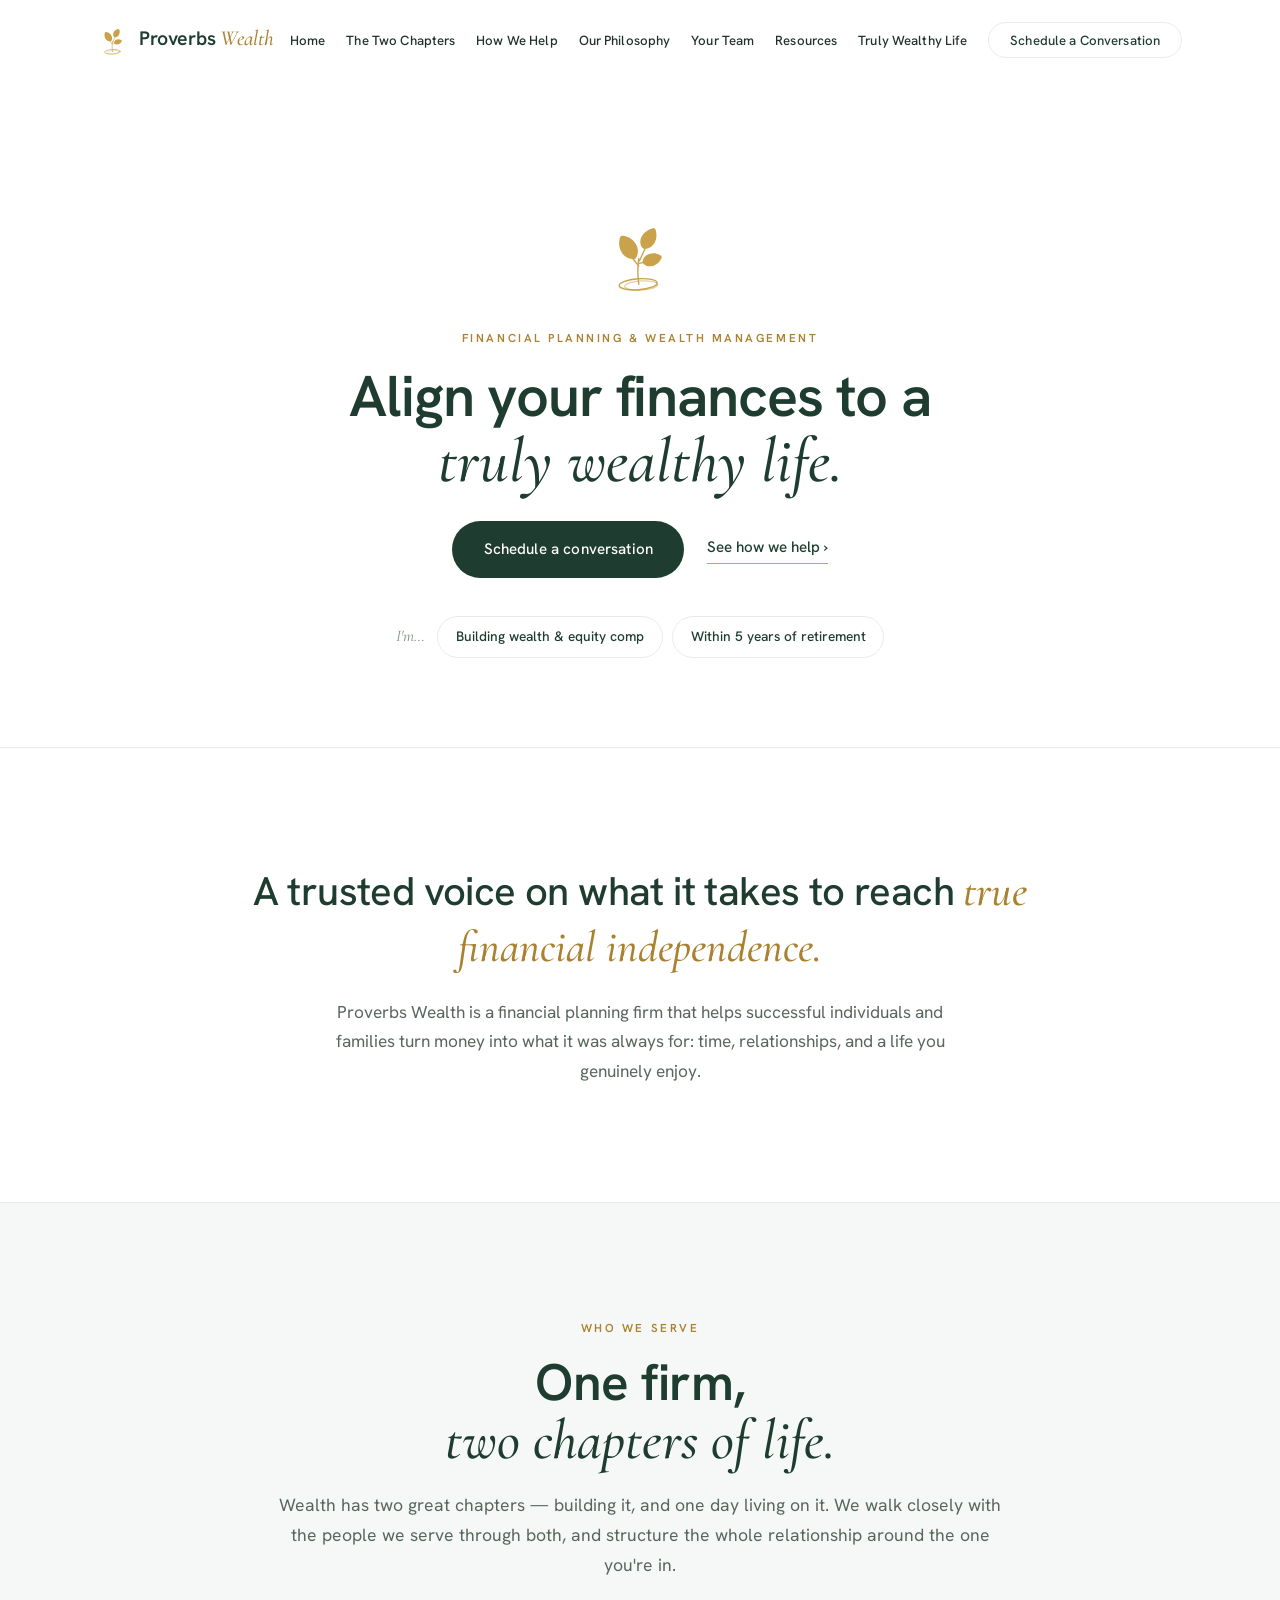
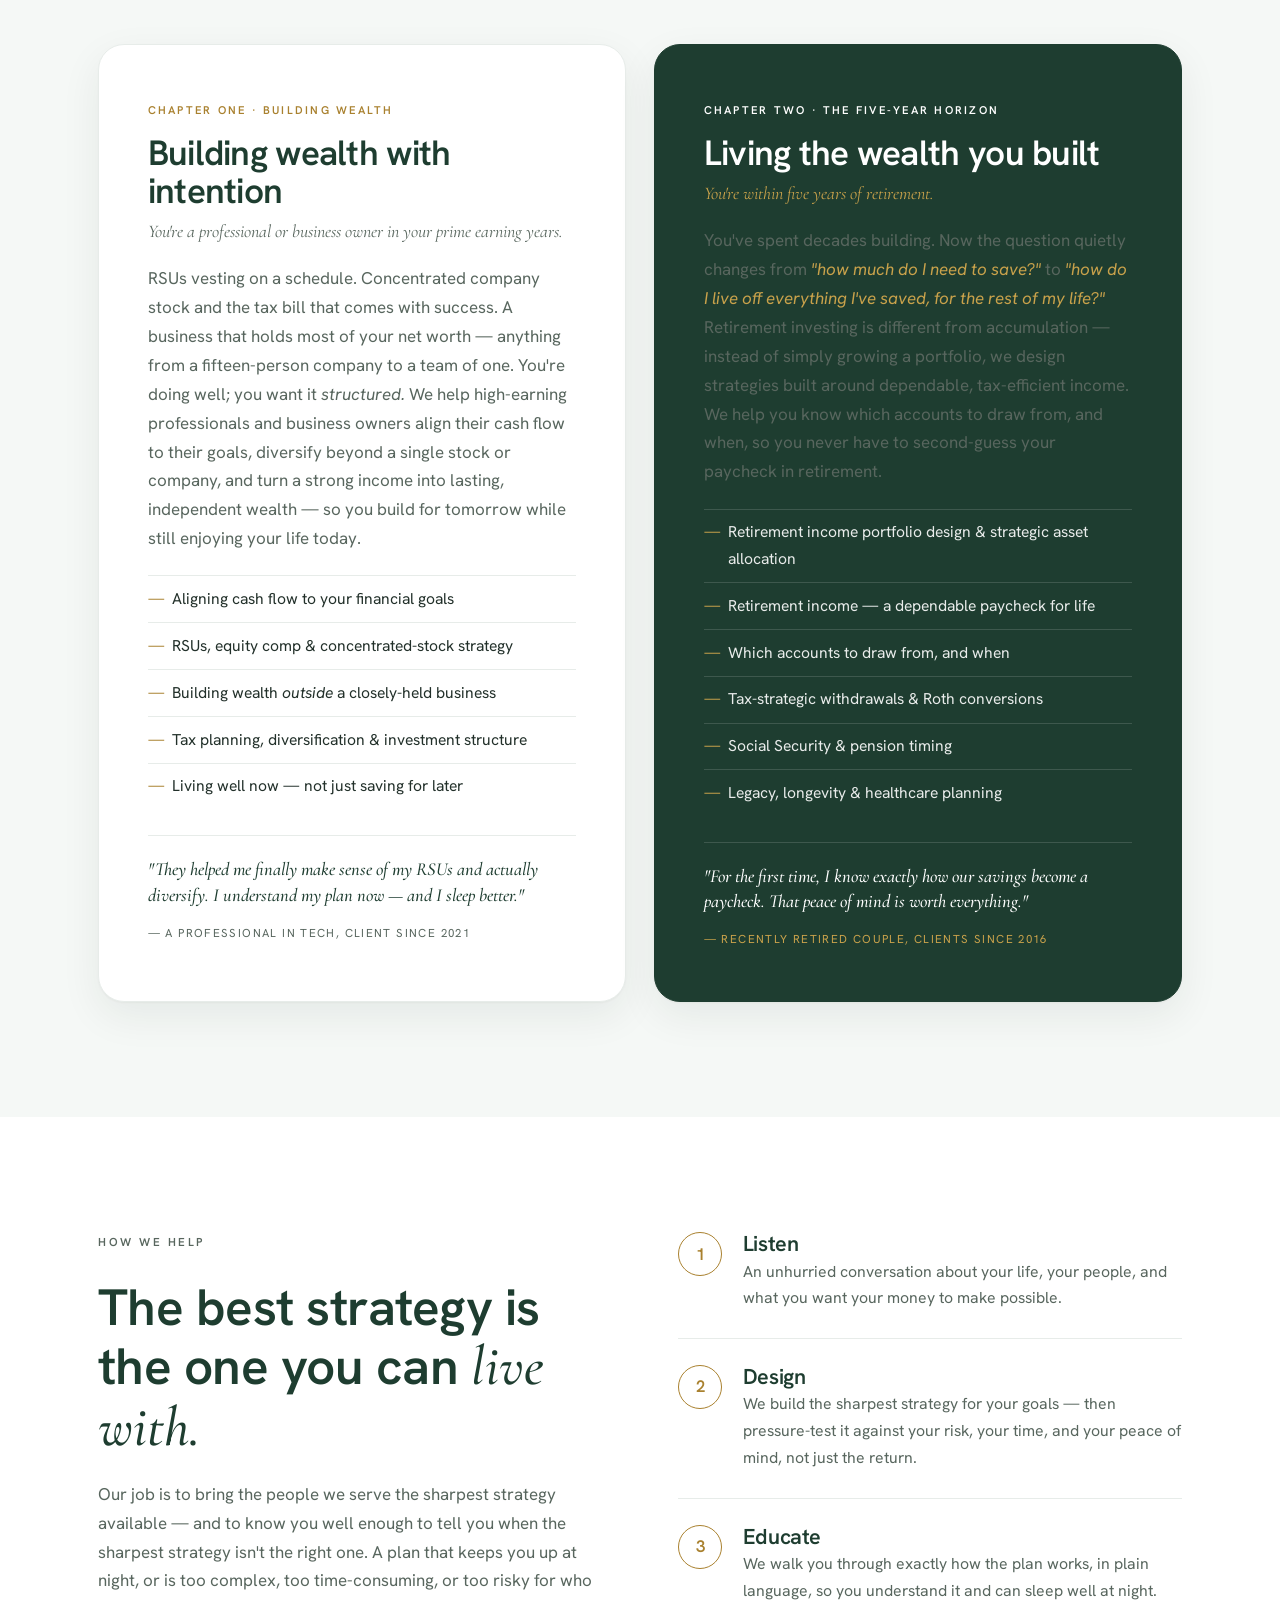
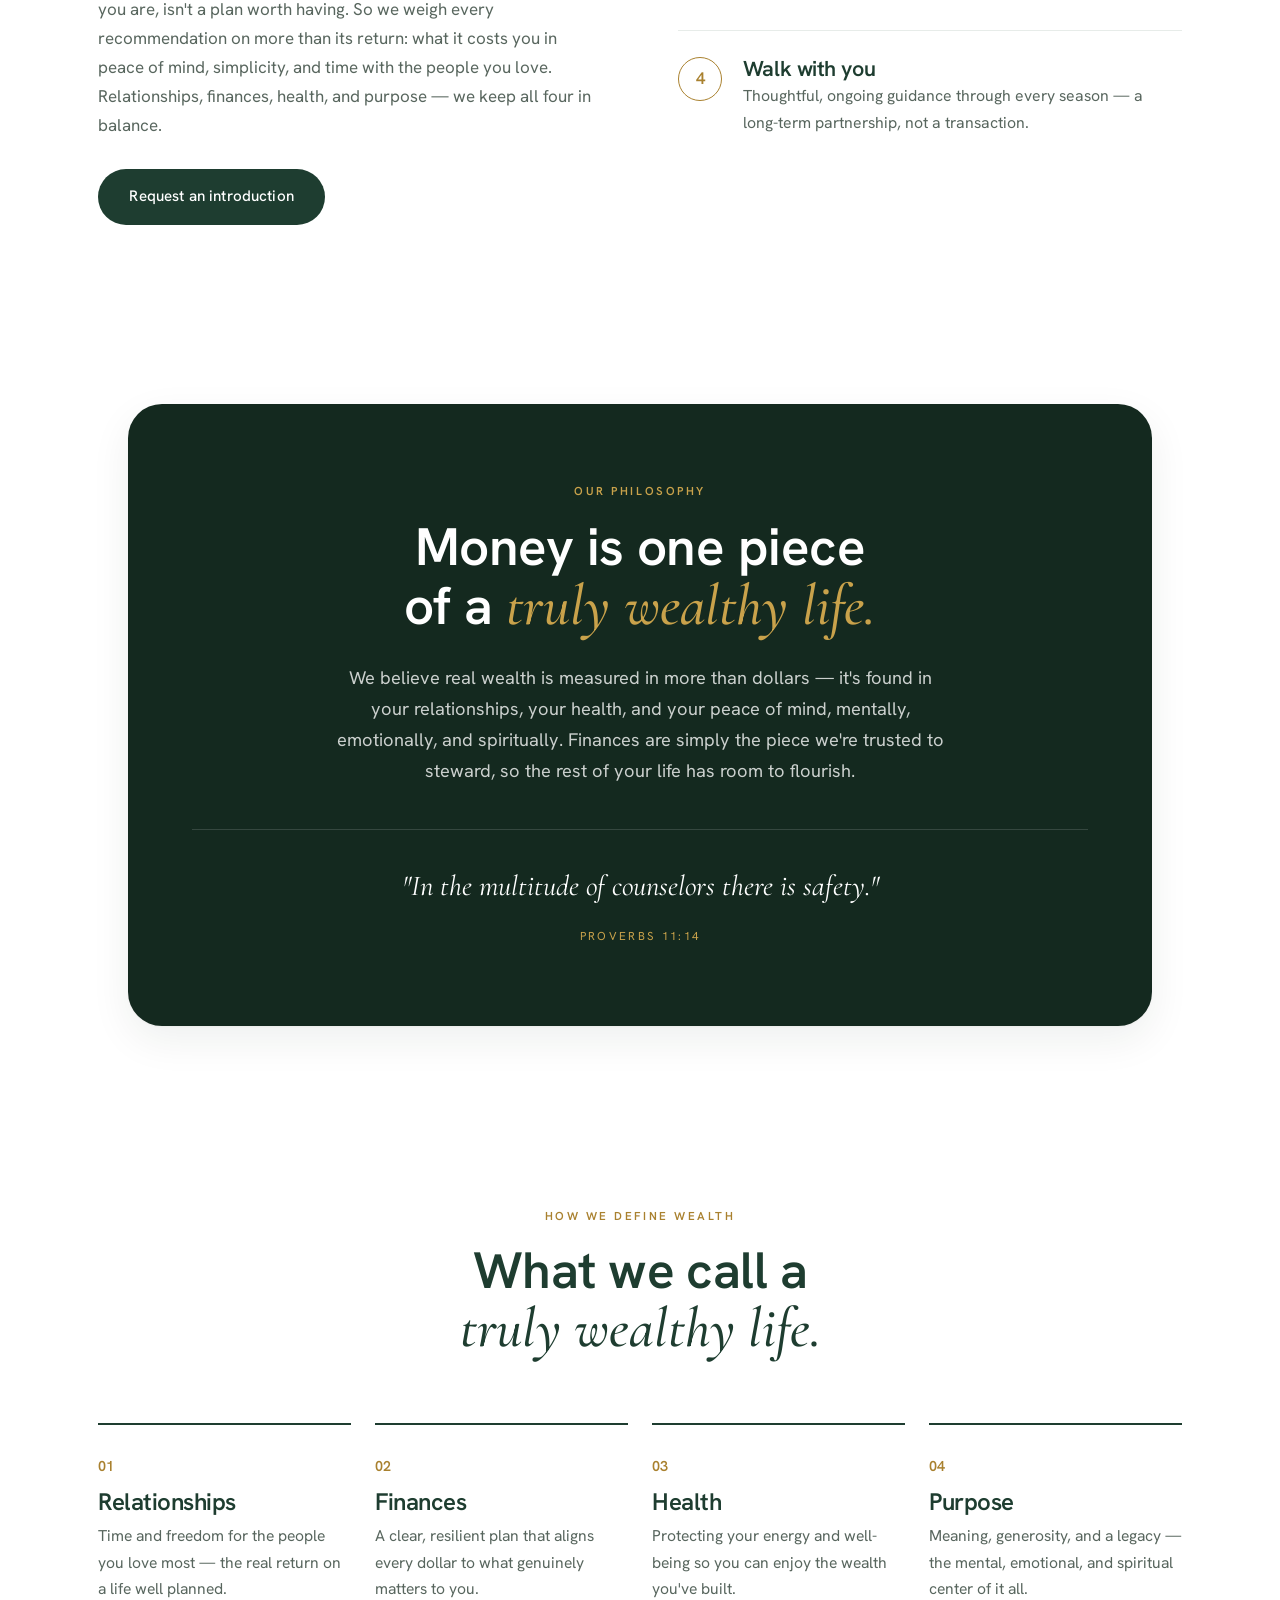
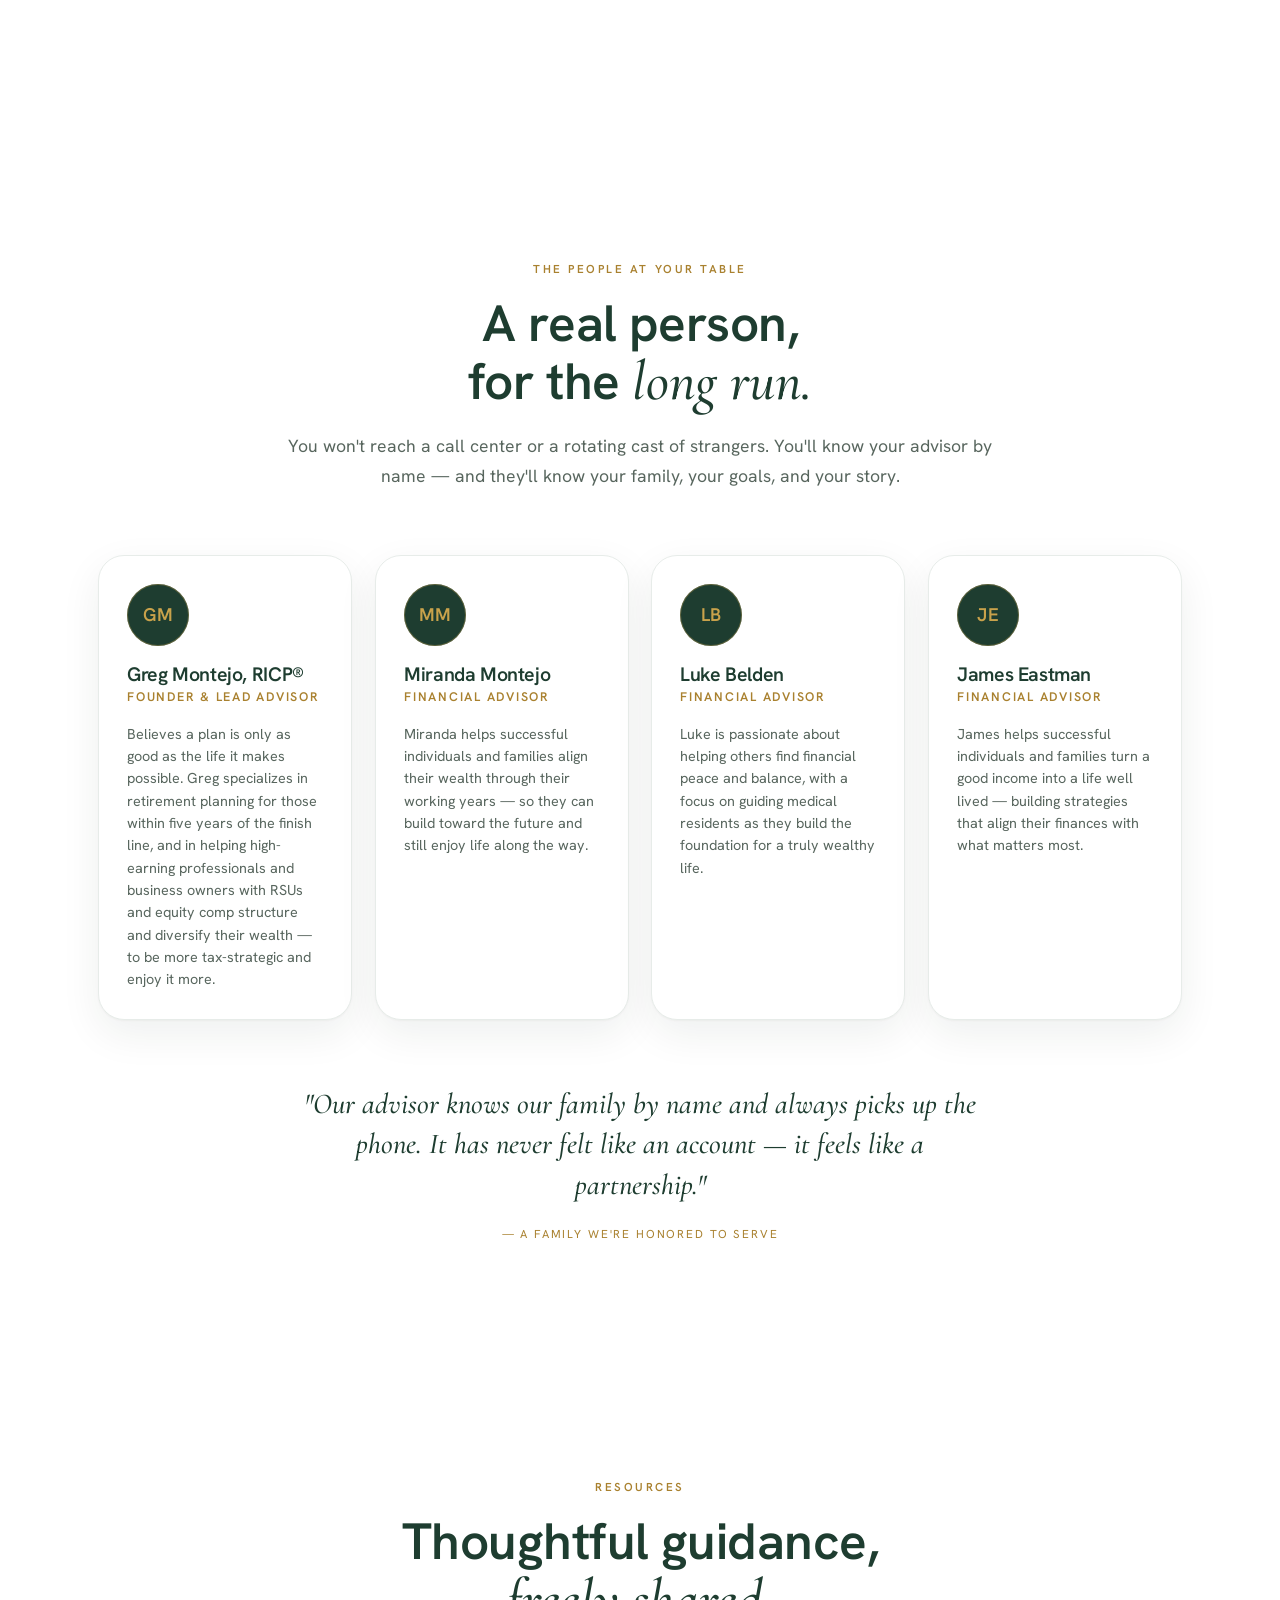
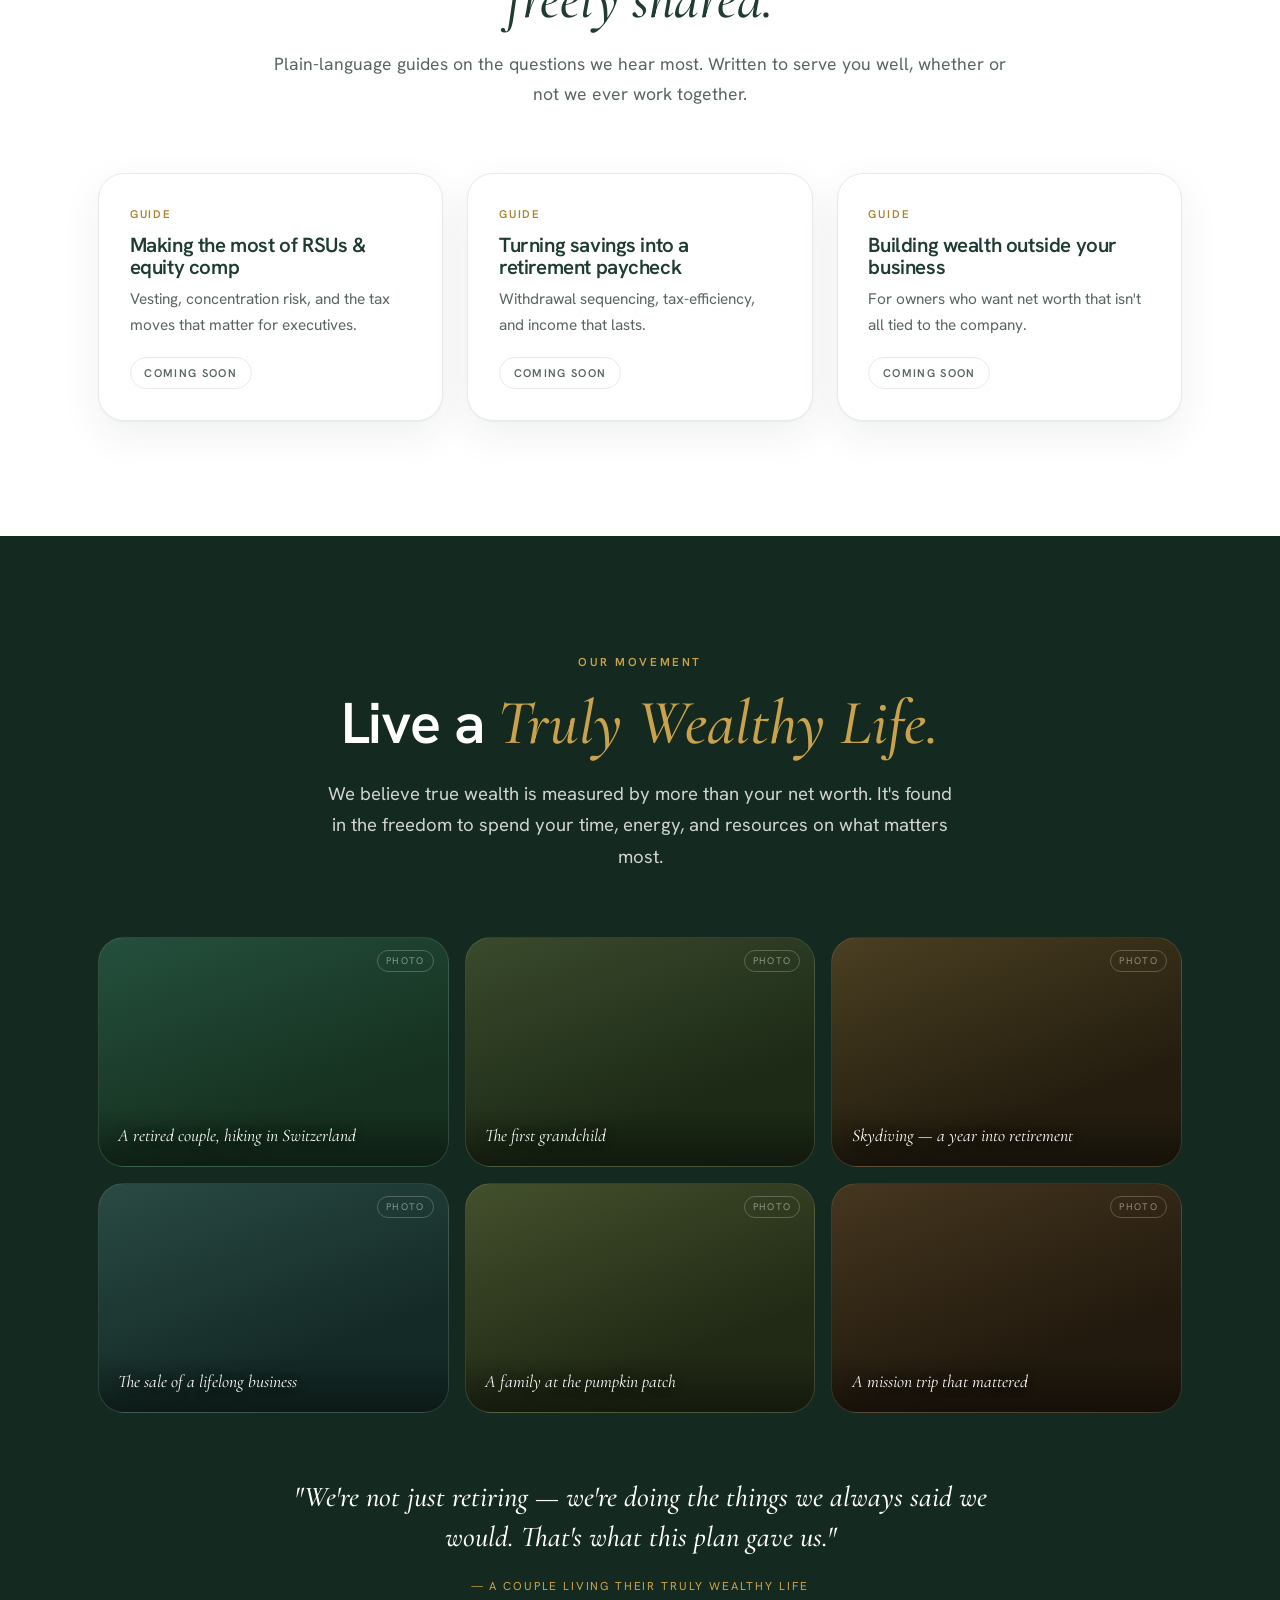
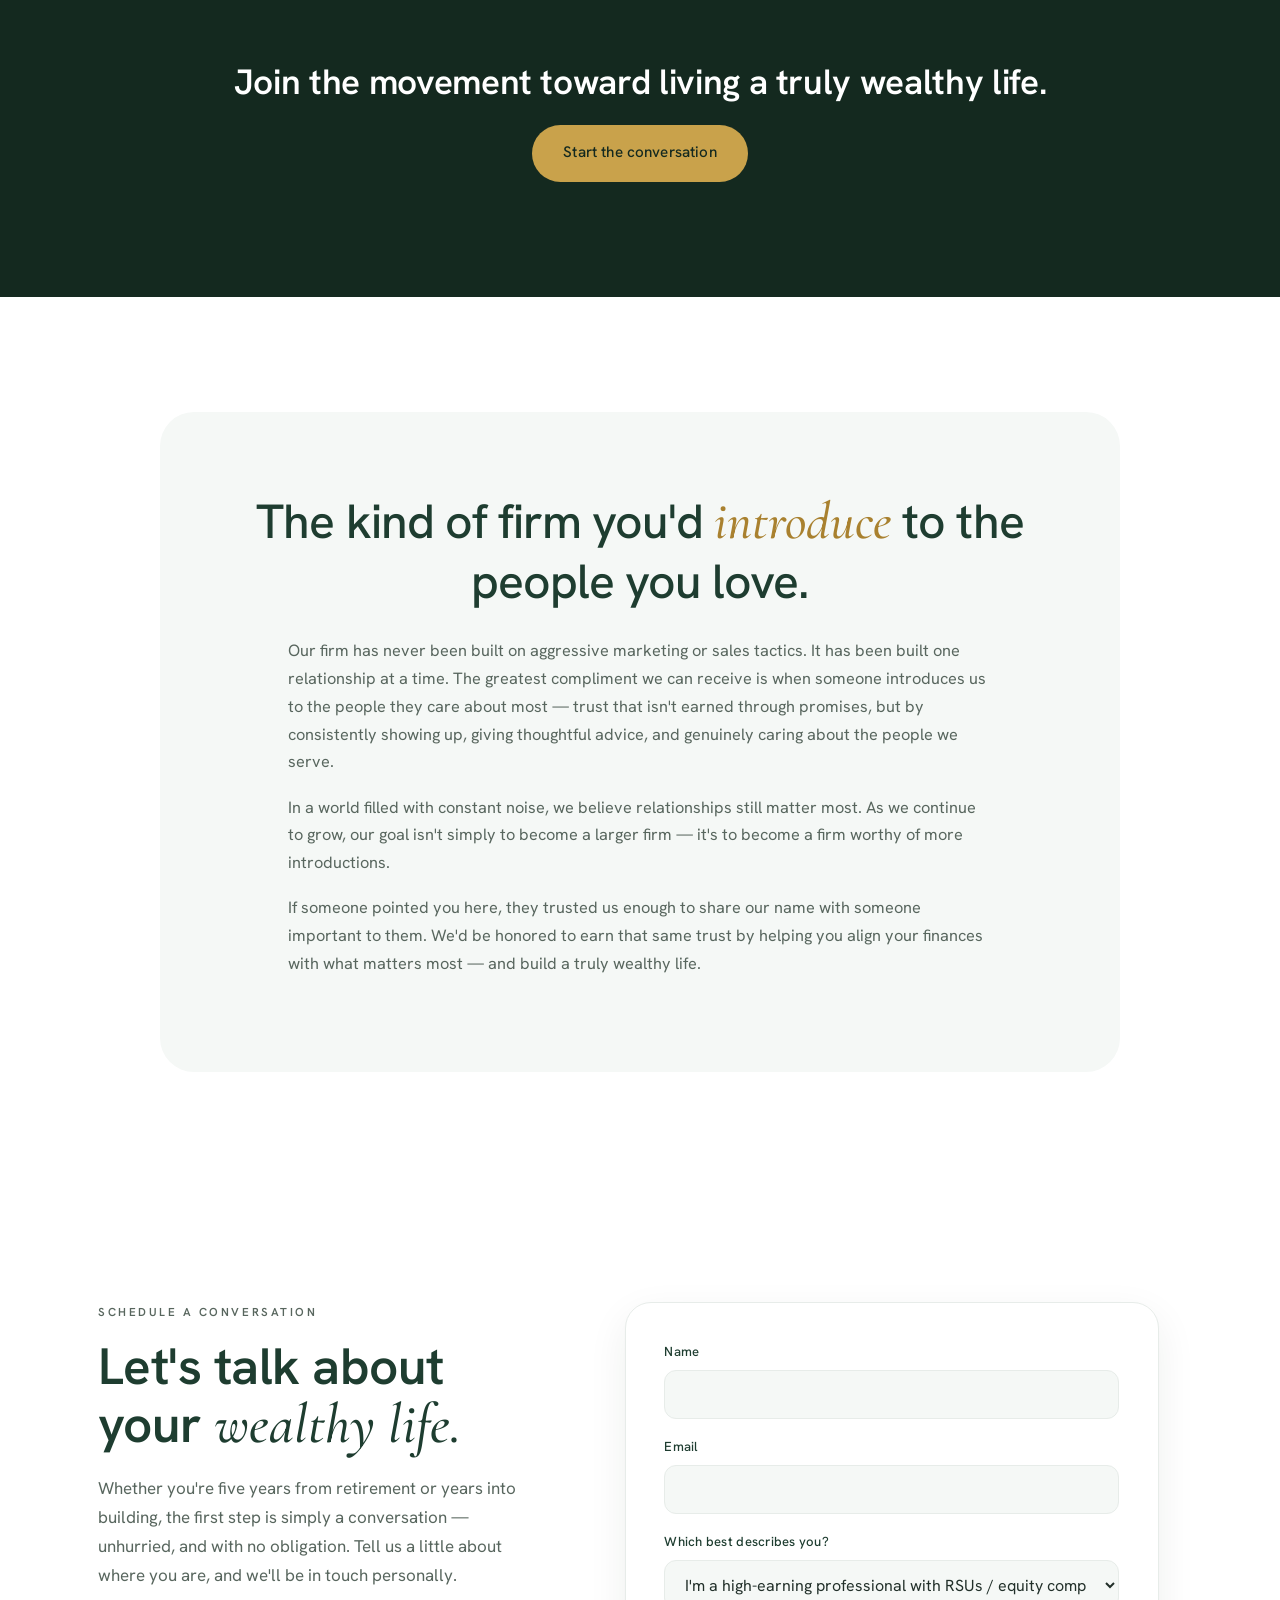
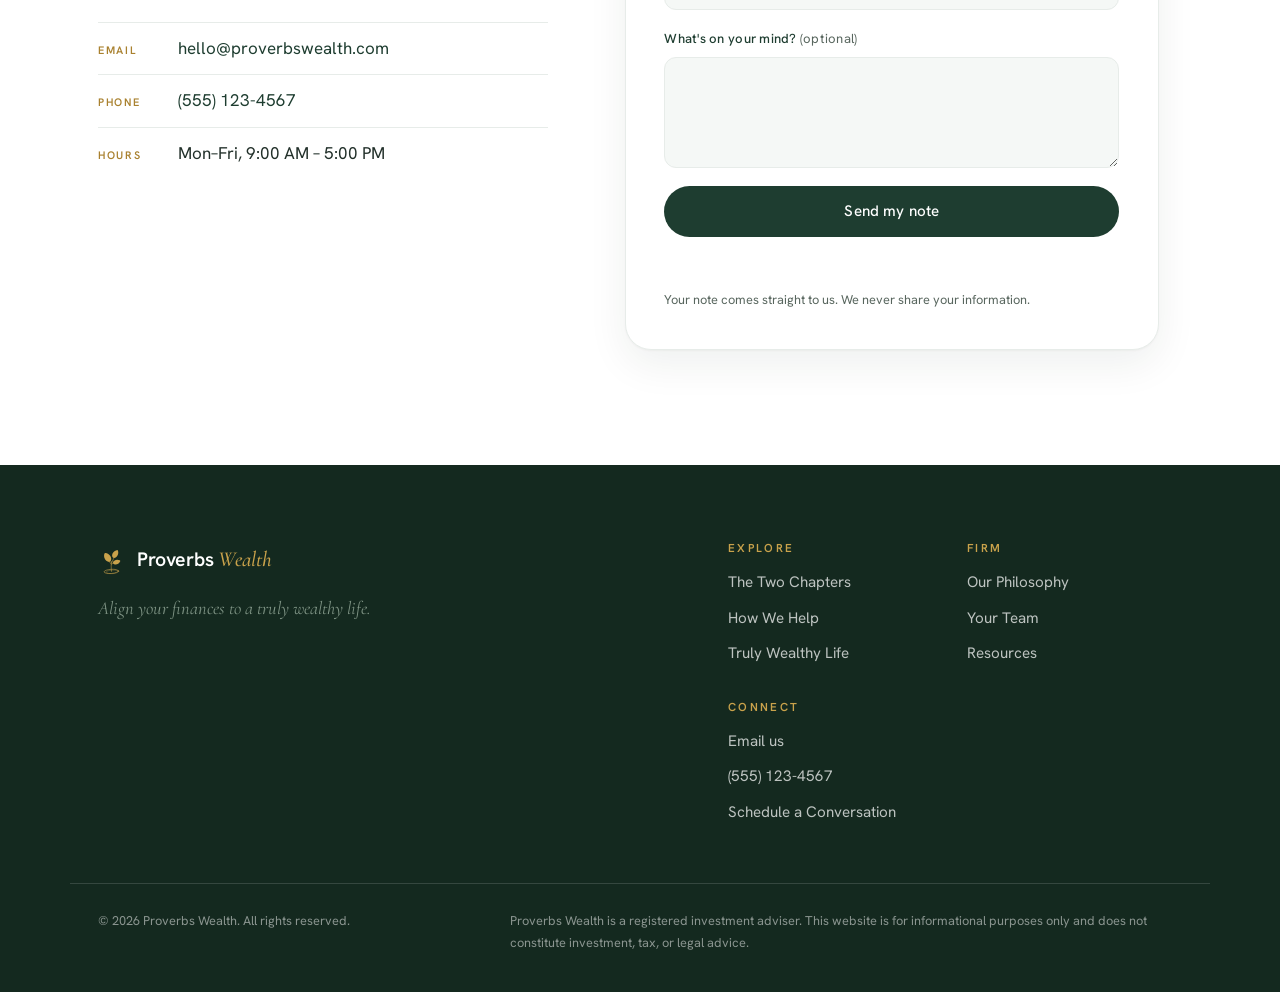
==== index.html @ 996855f3 "Broaden Chapter One audience; sharpen Chapter Two question - Chapter One: replace 'executives' with " ====
<!DOCTYPE html>
<html lang="en">
<head>
  <meta charset="UTF-8" />
  <meta name="viewport" content="width=device-width, initial-scale=1.0" />
  <title>Proverbs Wealth — Financial planning for a truly wealthy life</title>
  <meta name="description" content="Proverbs Wealth is a relationship-driven financial planning firm that helps successful individuals and families align their finances with a truly wealthy life." />

  <meta property="og:title" content="Proverbs Wealth" />
  <meta property="og:description" content="Align your finances to a truly wealthy life." />
  <meta property="og:type" content="website" />

  <link rel="preconnect" href="https://fonts.googleapis.com" />
  <link rel="preconnect" href="https://fonts.gstatic.com" crossorigin />
  <link href="https://fonts.googleapis.com/css2?family=Cormorant+Garamond:ital,wght@0,500;0,600;1,400;1,500;1,600&family=Hanken+Grotesk:wght@400;500;600;700&display=swap" rel="stylesheet" />
  <link rel="stylesheet" href="styles.css" />
  <link rel="icon" href="data:image/svg+xml,%3Csvg%20xmlns='http://www.w3.org/2000/svg'%20viewBox='0%200%2064%2064'%3E%3Crect%20width='64'%20height='64'%20rx='14'%20fill='%2314291F'/%3E%3Cg%20fill='%23C9A24B'%3E%3Cellipse%20cx='24'%20cy='28'%20rx='8'%20ry='6'%20transform='rotate(-30%2024%2028)'/%3E%3Cellipse%20cx='40'%20cy='24'%20rx='8'%20ry='6'%20transform='rotate(26%2040%2024)'/%3E%3Cellipse%20cx='42'%20cy='38'%20rx='7'%20ry='5.5'%20transform='rotate(60%2042%2038)'/%3E%3C/g%3E%3Cg%20fill='none'%20stroke='%23C9A24B'%20stroke-width='2.2'%20stroke-linecap='round'%3E%3Cpath%20d='M32%2052%20C31%2044%2031%2036%2033%2030'/%3E%3Cellipse%20cx='32'%20cy='52'%20rx='13'%20ry='4'/%3E%3C/g%3E%3C/svg%3E" />
</head>
<body>
  <!-- ============================ Header ============================ -->
  <header class="site-header" id="top">
    <div class="wrap header-inner">
      <a href="#top" class="brand" aria-label="Proverbs Wealth — home">
        <span class="brand-mark" aria-hidden="true">
          <svg viewBox="0 0 120 150" width="30" height="38" role="img" aria-hidden="true">
            <g fill="none" stroke="currentColor" stroke-width="2.4" stroke-linecap="round">
              <ellipse cx="57" cy="126" rx="31" ry="9" transform="rotate(-4 57 126)"/>
              <ellipse cx="62" cy="128" rx="27" ry="7.5" transform="rotate(-3 62 128)" opacity=".5"/>
              <path d="M58 126 C56 110 56 96 58 84"/>
              <path d="M58 96 C51 88 46 82 43 76"/>
              <path d="M59 88 C64 78 69 66 73 57"/>
              <path d="M59 92 C66 90 72 90 77 89"/>
            </g>
            <g fill="currentColor">
              <path d="M0 20 C -15 15 -17 -7 -3 -19 C -1 -21 1 -21 3 -19 C 17 -7 15 15 0 20 Z" transform="translate(41 66) rotate(-32) scale(1.08)"/>
              <path d="M0 18 C -14 14 -16 -6 -3 -18 C -1 -20 1 -20 3 -18 C 16 -6 14 14 0 18 Z" transform="translate(74 52) rotate(30)"/>
              <path d="M0 17 C -13 13 -15 -6 -3 -17 C -1 -19 1 -19 3 -17 C 15 -6 13 13 0 17 Z" transform="translate(79 86) rotate(72) scale(0.92)"/>
            </g>
          </svg>
        </span>
        <span class="brand-word">Proverbs <em>Wealth</em></span>
      </a>

      <nav class="nav" aria-label="Primary">
        <button class="nav-toggle" aria-expanded="false" aria-controls="nav-menu" aria-label="Open menu">
          <span></span><span></span><span></span>
        </button>
        <ul class="nav-menu" id="nav-menu">
          <li><a href="#top">Home</a></li>
          <li><a href="#chapters">The Two Chapters</a></li>
          <li><a href="#help">How We Help</a></li>
          <li><a href="#philosophy">Our Philosophy</a></li>
          <li><a href="#advisors">Your Team</a></li>
          <li><a href="#resources">Resources</a></li>
          <li><a href="#truly">Truly Wealthy Life</a></li>
          <li><a href="#contact" class="nav-cta">Schedule a Conversation</a></li>
        </ul>
      </nav>
    </div>
  </header>

  <main>
    <!-- ============================ Hero ============================ -->
    <section class="hero">
      <div class="wrap hero-inner">
        <span class="sapling-lg" aria-hidden="true">
          <svg viewBox="0 0 120 150" width="74" height="92">
            <g fill="none" stroke="var(--gold-soft)" stroke-width="2.2" stroke-linecap="round">
              <ellipse cx="57" cy="126" rx="31" ry="9" transform="rotate(-4 57 126)"/>
              <ellipse cx="62" cy="128" rx="27" ry="7.5" transform="rotate(-3 62 128)" opacity=".5"/>
              <path d="M58 126 C56 110 56 96 58 84"/>
              <path d="M58 96 C51 88 46 82 43 76"/>
              <path d="M59 88 C64 78 69 66 73 57"/>
              <path d="M59 92 C66 90 72 90 77 89"/>
            </g>
            <g fill="var(--gold-soft)">
              <path d="M0 20 C -15 15 -17 -7 -3 -19 C -1 -21 1 -21 3 -19 C 17 -7 15 15 0 20 Z" transform="translate(41 66) rotate(-32) scale(1.08)"/>
              <path d="M0 18 C -14 14 -16 -6 -3 -18 C -1 -20 1 -20 3 -18 C 16 -6 14 14 0 18 Z" transform="translate(74 52) rotate(30)"/>
              <path d="M0 17 C -13 13 -15 -6 -3 -17 C -1 -19 1 -19 3 -17 C 15 -6 13 13 0 17 Z" transform="translate(79 86) rotate(72) scale(0.92)"/>
            </g>
          </svg>
        </span>
        <p class="eyebrow">Financial Planning &amp; Wealth Management</p>
        <h1 class="hero-title">
          Align your finances to a<br /><em>truly wealthy life.</em>
        </h1>
        <div class="hero-actions">
          <a href="#contact" class="btn btn-solid">Schedule a conversation</a>
          <a href="#chapters" class="btn-link">See how we help &rsaquo;</a>
        </div>
        <div class="hero-paths" role="group" aria-label="Which describes you?">
          <span class="hero-paths-label">I'm&hellip;</span>
          <a href="#chapter-build" class="path-chip">Building wealth &amp; equity comp</a>
          <a href="#chapter-retire" class="path-chip">Within 5 years of retirement</a>
        </div>
      </div>
    </section>

    <!-- ======================= Trusted voice ======================= -->
    <section class="section trust">
      <div class="wrap trust-inner">
        <p class="trust-lead">
          A trusted voice on what it takes to reach
          <em>true financial independence.</em>
        </p>
        <p class="trust-sub">
          Proverbs Wealth is a financial planning firm that helps successful
          individuals and families turn money into what it was always for: time,
          relationships, and a life you genuinely enjoy.
        </p>
      </div>
    </section>

    <!-- ===================== Two life chapters ===================== -->
    <section class="section chapters" id="chapters">
      <div class="wrap">
        <div class="section-head">
          <p class="eyebrow">Who we serve</p>
          <h2 class="section-title">One firm,<br /><em>two chapters of life.</em></h2>
          <p class="section-sub">
            Wealth has two great chapters — building it, and one day living on
            it. We walk closely with the people we serve through both, and
            structure the whole relationship around the one you're in.
          </p>
        </div>

        <div class="chapter-grid">
          <article class="chapter" id="chapter-build">
            <span class="chapter-index">Chapter One · Building Wealth</span>
            <h3>Building wealth with intention</h3>
            <p class="chapter-role">You're a professional or business owner in your prime earning years.</p>
            <p>
              RSUs vesting on a schedule. Concentrated company stock and the tax
              bill that comes with success. A business that holds most of your net
              worth — anything from a fifteen-person company to a team of one.
              You're doing well; you want it <em>structured.</em> We help
              high-earning professionals and business owners align their cash flow
              to their goals, diversify beyond a single stock or company, and turn
              a strong income into lasting, independent wealth — so you build for
              tomorrow while still enjoying your life today.
            </p>
            <ul class="chapter-list">
              <li>Aligning cash flow to your financial goals</li>
              <li>RSUs, equity comp &amp; concentrated-stock strategy</li>
              <li>Building wealth <em>outside</em> a closely-held business</li>
              <li>Tax planning, diversification &amp; investment structure</li>
              <li>Living well now — not just saving for later</li>
            </ul>
            <!-- PLACEHOLDER TESTIMONIAL -->
            <blockquote class="mini-quote">
              <p>"They helped me finally make sense of my RSUs and actually
              diversify. I understand my plan now — and I sleep better."</p>
              <cite>— A professional in tech, client since 2021</cite>
            </blockquote>
          </article>

          <article class="chapter chapter-alt" id="chapter-retire">
            <span class="chapter-index">Chapter Two · The Five-Year Horizon</span>
            <h3>Living the wealth you built</h3>
            <p class="chapter-role">You're within five years of retirement.</p>
            <p>
              You've spent decades building. Now the question quietly changes
              from <em>"how much do I need to save?"</em> to <em>"how do I live
              off everything I've saved, for the rest of my life?"</em>
              Retirement investing is different from accumulation — instead of
              simply growing a portfolio, we design strategies built around
              dependable, tax-efficient income. We help you know which accounts
              to draw from, and when, so you never have to second-guess your
              paycheck in retirement.
            </p>
            <ul class="chapter-list">
              <li>Retirement income portfolio design &amp; strategic asset allocation</li>
              <li>Retirement income — a dependable paycheck for life</li>
              <li>Which accounts to draw from, and when</li>
              <li>Tax-strategic withdrawals &amp; Roth conversions</li>
              <li>Social Security &amp; pension timing</li>
              <li>Legacy, longevity &amp; healthcare planning</li>
            </ul>
            <!-- PLACEHOLDER TESTIMONIAL -->
            <blockquote class="mini-quote on-dark">
              <p>"For the first time, I know exactly how our savings become a
              paycheck. That peace of mind is worth everything."</p>
              <cite>— Recently retired couple, clients since 2016</cite>
            </blockquote>
          </article>
        </div>
      </div>
    </section>

    <!-- ======================== How we help ======================== -->
    <section class="section approach" id="help">
      <div class="wrap approach-inner">
        <div class="approach-copy">
          <p class="eyebrow">How we help</p>
          <h2 class="section-title">The best strategy is<br />the one you can <em>live with.</em></h2>
          <p>
            Our job is to bring the people we serve the sharpest strategy
            available — and to know you well enough to tell you when the sharpest
            strategy isn't the right one. A plan that keeps you up at night, or is
            too complex, too time-consuming, or too risky for who you are, isn't a
            plan worth having. So we weigh every recommendation on more than its
            return: what it costs you in peace of mind, simplicity, and time with
            the people you love. Relationships, finances, health, and purpose —
            we keep all four in balance.
          </p>
          <a href="#contact" class="btn btn-solid">Request an introduction</a>
        </div>
        <ol class="steps">
          <li class="step">
            <span class="step-num">1</span>
            <div>
              <h3>Listen</h3>
              <p>An unhurried conversation about your life, your people, and what you want your money to make possible.</p>
            </div>
          </li>
          <li class="step">
            <span class="step-num">2</span>
            <div>
              <h3>Design</h3>
              <p>We build the sharpest strategy for your goals — then pressure-test it against your risk, your time, and your peace of mind, not just the return.</p>
            </div>
          </li>
          <li class="step">
            <span class="step-num">3</span>
            <div>
              <h3>Educate</h3>
              <p>We walk you through exactly how the plan works, in plain language, so you understand it and can sleep well at night.</p>
            </div>
          </li>
          <li class="step">
            <span class="step-num">4</span>
            <div>
              <h3>Walk with you</h3>
              <p>Thoughtful, ongoing guidance through every season — a long-term partnership, not a transaction.</p>
            </div>
          </li>
        </ol>
      </div>
    </section>

    <!-- ======================== Philosophy ========================= -->
    <section class="section philosophy" id="philosophy">
      <div class="wrap philosophy-inner">
        <p class="eyebrow light">Our philosophy</p>
        <h2 class="philosophy-title">
          Money is one piece<br />of a <em>truly wealthy life.</em>
        </h2>
        <p class="philosophy-body">
          We believe real wealth is measured in more than dollars — it's found
          in your relationships, your health, and your peace of mind, mentally,
          emotionally, and spiritually. Finances are simply the piece we're
          trusted to steward, so the rest of your life has room to flourish.
        </p>
        <blockquote class="scripture">
          <p>"In the multitude of counselors there is safety."</p>
          <cite>Proverbs 11:14</cite>
        </blockquote>
      </div>
    </section>

    <!-- ===================== Definition of wealth ===================== -->
    <section class="section pillars">
      <div class="wrap">
        <div class="section-head">
          <p class="eyebrow">How we define wealth</p>
          <h2 class="section-title">What we call a<br /><em>truly wealthy life.</em></h2>
        </div>
        <div class="pillar-grid">
          <div class="pillar">
            <span class="pillar-num">01</span>
            <h3>Relationships</h3>
            <p>Time and freedom for the people you love most — the real return on a life well planned.</p>
          </div>
          <div class="pillar">
            <span class="pillar-num">02</span>
            <h3>Finances</h3>
            <p>A clear, resilient plan that aligns every dollar to what genuinely matters to you.</p>
          </div>
          <div class="pillar">
            <span class="pillar-num">03</span>
            <h3>Health</h3>
            <p>Protecting your energy and well-being so you can enjoy the wealth you've built.</p>
          </div>
          <div class="pillar">
            <span class="pillar-num">04</span>
            <h3>Purpose</h3>
            <p>Meaning, generosity, and a legacy — the mental, emotional, and spiritual center of it all.</p>
          </div>
        </div>
      </div>
    </section>

    <!-- ========================== Advisors ========================= -->
    <!--
      PLACEHOLDER TEAM PHOTOS — swap the .advisor-avatar span for an <img>
      when headshots are available. Names/bios are real.
    -->
    <section class="section advisors" id="advisors">
      <div class="wrap">
        <div class="section-head">
          <p class="eyebrow">The people at your table</p>
          <h2 class="section-title">A real person,<br />for the <em>long run.</em></h2>
          <p class="section-sub">
            You won't reach a call center or a rotating cast of strangers. You'll
            know your advisor by name — and they'll know your family, your goals,
            and your story.
          </p>
        </div>

        <div class="advisor-grid">
          <article class="advisor">
            <span class="advisor-avatar" data-initials="GM" aria-hidden="true">GM</span>
            <h3>Greg Montejo, RICP&reg;</h3>
            <p class="advisor-role">Founder &amp; Lead Advisor</p>
            <p class="advisor-bio">
              Believes a plan is only as good as the life it makes possible. Greg
              specializes in retirement planning for those within five years of
              the finish line, and in helping high-earning professionals and
              business owners with RSUs and equity comp structure and diversify
              their wealth — to be more tax-strategic and enjoy it more.
            </p>
          </article>

          <article class="advisor">
            <span class="advisor-avatar" data-initials="MM" aria-hidden="true">MM</span>
            <h3>Miranda Montejo</h3>
            <p class="advisor-role">Financial Advisor</p>
            <p class="advisor-bio">
              Miranda helps successful individuals and families align their
              wealth through their working years — so they can build toward the
              future and still enjoy life along the way.
            </p>
          </article>

          <article class="advisor">
            <span class="advisor-avatar" data-initials="LB" aria-hidden="true">LB</span>
            <h3>Luke Belden</h3>
            <p class="advisor-role">Financial Advisor</p>
            <p class="advisor-bio">
              Luke is passionate about helping others find financial peace and
              balance, with a focus on guiding medical residents as they build
              the foundation for a truly wealthy life.
            </p>
          </article>

          <article class="advisor">
            <span class="advisor-avatar" data-initials="JE" aria-hidden="true">JE</span>
            <h3>James Eastman</h3>
            <p class="advisor-role">Financial Advisor</p>
            <p class="advisor-bio">
              James helps successful individuals and families turn a good income
              into a life well lived — building strategies that align their
              finances with what matters most.
            </p>
          </article>
        </div>

        <!-- PLACEHOLDER TESTIMONIAL -->
        <blockquote class="testimonial">
          <p>"Our advisor knows our family by name and always picks up the phone.
          It has never felt like an account — it feels like a partnership."</p>
          <cite>— A family we're honored to serve</cite>
        </blockquote>
      </div>
    </section>

    <!-- ========================= Resources ========================= -->
    <section class="section resources" id="resources">
      <div class="wrap">
        <div class="section-head">
          <p class="eyebrow">Resources</p>
          <h2 class="section-title">Thoughtful guidance,<br /><em>freely shared.</em></h2>
          <p class="section-sub">
            Plain-language guides on the questions we hear most. Written to serve
            you well, whether or not we ever work together.
          </p>
        </div>
        <div class="resource-grid">
          <article class="resource">
            <span class="resource-kind">Guide</span>
            <h3>Making the most of RSUs &amp; equity comp</h3>
            <p>Vesting, concentration risk, and the tax moves that matter for executives.</p>
            <span class="resource-soon">Coming soon</span>
          </article>
          <article class="resource">
            <span class="resource-kind">Guide</span>
            <h3>Turning savings into a retirement paycheck</h3>
            <p>Withdrawal sequencing, tax-efficiency, and income that lasts.</p>
            <span class="resource-soon">Coming soon</span>
          </article>
          <article class="resource">
            <span class="resource-kind">Guide</span>
            <h3>Building wealth outside your business</h3>
            <p>For owners who want net worth that isn't all tied to the company.</p>
            <span class="resource-soon">Coming soon</span>
          </article>
        </div>
      </div>
    </section>

    <!-- ===================== Truly Wealthy Life ===================== -->
    <section class="section truly" id="truly">
      <div class="wrap">
        <div class="truly-head">
          <p class="eyebrow light">Our movement</p>
          <h2 class="truly-title">Live a <em>Truly Wealthy Life.</em></h2>
          <p class="truly-lead">
            We believe true wealth is measured by more than your net worth. It's
            found in the freedom to spend your time, energy, and resources on
            what matters most.
          </p>
        </div>

        <!--
          PLACEHOLDER STORY TILES — replace each .story with real lifestyle
          photography (client & advisor stories, family moments, travel,
          milestones, giving back). The caption becomes the image alt/overlay.
        -->
        <div class="story-grid">
          <figure class="story"><span>A retired couple, hiking in Switzerland</span></figure>
          <figure class="story"><span>The first grandchild</span></figure>
          <figure class="story"><span>Skydiving — a year into retirement</span></figure>
          <figure class="story tall"><span>The sale of a lifelong business</span></figure>
          <figure class="story"><span>A family at the pumpkin patch</span></figure>
          <figure class="story"><span>A mission trip that mattered</span></figure>
        </div>

        <blockquote class="testimonial on-dark">
          <p>"We're not just retiring — we're doing the things we always said we
          would. That's what this plan gave us."</p>
          <cite>— A couple living their truly wealthy life</cite>
        </blockquote>

        <div class="truly-invite">
          <h3>Join the movement toward living a truly wealthy life.</h3>
          <a href="#contact" class="btn btn-gold">Start the conversation</a>
        </div>
      </div>
    </section>

    <!-- ================== Relationship / referral ================== -->
    <section class="section referral">
      <div class="wrap referral-inner">
        <p class="referral-quote">
          The kind of firm you'd <em>introduce</em> to the people you love.
        </p>
        <div class="referral-body">
          <p>
            Our firm has never been built on aggressive marketing or sales
            tactics. It has been built one relationship at a time. The greatest
            compliment we can receive is when someone introduces us to the people
            they care about most — trust that isn't earned through promises, but
            by consistently showing up, giving thoughtful advice, and genuinely
            caring about the people we serve.
          </p>
          <p>
            In a world filled with constant noise, we believe relationships still
            matter most. As we continue to grow, our goal isn't simply to become a
            larger firm — it's to become a firm worthy of more introductions.
          </p>
          <p>
            If someone pointed you here, they trusted us enough to share our name
            with someone important to them. We'd be honored to earn that same
            trust by helping you align your finances with what matters most — and
            build a truly wealthy life.
          </p>
        </div>
      </div>
    </section>

    <!-- ========================= Contact ========================== -->
    <section class="section contact" id="contact">
      <div class="wrap contact-inner">
        <div class="contact-copy">
          <p class="eyebrow">Schedule a conversation</p>
          <h2 class="section-title">Let's talk about<br />your <em>wealthy life.</em></h2>
          <p>
            Whether you're five years from retirement or years into building, the
            first step is simply a conversation — unhurried, and with no
            obligation. Tell us a little about where you are, and we'll be in
            touch personally.
          </p>
          <ul class="contact-details">
            <li><span class="cd-label">Email</span> <a href="mailto:hello@proverbswealth.com">hello@proverbswealth.com</a></li>
            <li><span class="cd-label">Phone</span> <a href="tel:+15551234567">(555) 123-4567</a></li>
            <li><span class="cd-label">Hours</span> Mon–Fri, 9:00 AM – 5:00 PM</li>
          </ul>
        </div>

        <form class="contact-form" id="contact-form" novalidate>
          <div class="field">
            <label for="name">Name</label>
            <input type="text" id="name" name="name" autocomplete="name" required />
          </div>
          <div class="field">
            <label for="email">Email</label>
            <input type="email" id="email" name="email" autocomplete="email" required />
          </div>
          <div class="field">
            <label for="chapter">Which best describes you?</label>
            <select id="chapter" name="chapter">
              <option>I'm a high-earning professional with RSUs / equity comp</option>
              <option>I'm a business owner building wealth</option>
              <option>I'm within five years of retirement</option>
              <option>I'm accumulating wealth and want structure</option>
              <option>Something else — I'll explain below</option>
            </select>
          </div>
          <div class="field">
            <label for="message">What's on your mind? <span class="optional">(optional)</span></label>
            <textarea id="message" name="message" rows="4"></textarea>
          </div>
          <button type="submit" class="btn btn-solid btn-block">Send my note</button>
          <p class="form-note" id="form-note" role="status" aria-live="polite"></p>
          <p class="form-fine">Your note comes straight to us. We never share your information.</p>
        </form>
      </div>
    </section>
  </main>

  <!-- ============================ Footer =========================== -->
  <footer class="site-footer">
    <div class="wrap footer-top">
      <div class="footer-brand">
        <a href="#top" class="brand brand-light">
          <span class="brand-mark" aria-hidden="true">
            <svg viewBox="0 0 120 150" width="28" height="35" aria-hidden="true">
              <g fill="none" stroke="currentColor" stroke-width="2.4" stroke-linecap="round">
                <ellipse cx="57" cy="126" rx="31" ry="9" transform="rotate(-4 57 126)"/>
                <ellipse cx="62" cy="128" rx="27" ry="7.5" transform="rotate(-3 62 128)" opacity=".5"/>
                <path d="M58 126 C56 110 56 96 58 84"/>
                <path d="M58 96 C51 88 46 82 43 76"/>
                <path d="M59 88 C64 78 69 66 73 57"/>
                <path d="M59 92 C66 90 72 90 77 89"/>
              </g>
              <g fill="currentColor">
                <path d="M0 20 C -15 15 -17 -7 -3 -19 C -1 -21 1 -21 3 -19 C 17 -7 15 15 0 20 Z" transform="translate(41 66) rotate(-32) scale(1.08)"/>
                <path d="M0 18 C -14 14 -16 -6 -3 -18 C -1 -20 1 -20 3 -18 C 16 -6 14 14 0 18 Z" transform="translate(74 52) rotate(30)"/>
                <path d="M0 17 C -13 13 -15 -6 -3 -17 C -1 -19 1 -19 3 -17 C 15 -6 13 13 0 17 Z" transform="translate(79 86) rotate(72) scale(0.92)"/>
              </g>
            </svg>
          </span>
          <span class="brand-word">Proverbs <em>Wealth</em></span>
        </a>
        <p class="footer-tag">Align your finances to a truly wealthy life.</p>
      </div>
      <nav class="footer-nav" aria-label="Footer">
        <div>
          <h4>Explore</h4>
          <a href="#chapters">The Two Chapters</a>
          <a href="#help">How We Help</a>
          <a href="#truly">Truly Wealthy Life</a>
        </div>
        <div>
          <h4>Firm</h4>
          <a href="#philosophy">Our Philosophy</a>
          <a href="#advisors">Your Team</a>
          <a href="#resources">Resources</a>
        </div>
        <div>
          <h4>Connect</h4>
          <a href="mailto:hello@proverbswealth.com">Email us</a>
          <a href="tel:+15551234567">(555) 123-4567</a>
          <a href="#contact">Schedule a Conversation</a>
        </div>
      </nav>
    </div>
    <div class="wrap footer-bottom">
      <p>&copy; <span id="year">2026</span> Proverbs Wealth. All rights reserved.</p>
      <p class="footer-legal">
        Proverbs Wealth is a registered investment adviser. This website is for
        informational purposes only and does not constitute investment, tax, or
        legal advice.
      </p>
    </div>
  </footer>

  <script src="script.js"></script>
</body>
</html>
---- styles.css ----
/* ==========================================================================
   Proverbs Financial
   Editorial, mostly-white. Palette: forest green · antique gold · warm cream.
   Type: Fraunces (display + italics) · Inter (body / labels) — "two voices".
   ========================================================================== */

:root {
  /* Neutrals (the canvas) — pure white with a whisper of cool green-grey */
  --paper:      #FFFFFF;   /* main background — pure white */
  --paper-2:    #F5F8F6;   /* barely-there cool neutral for alternate blocks */
  --paper-3:    #EDF2EF;   /* slightly deeper neutral */

  /* Greens */
  --forest:     #1E3D30;   /* primary deep green */
  --forest-900: #14291F;   /* darkest — feature/footer bands */
  --forest-600: #315845;   /* mid green — hover / accents */
  --sage:       #7E9384;   /* muted green — quiet text on dark */

  /* Gold */
  --gold:       #A9812F;   /* antique gold accent */
  --gold-soft:  #C9A24B;   /* softer gold — the leaf, ornaments */

  /* Ink */
  --ink:        #22302A;   /* body text on light */
  --ink-soft:   #58665E;   /* muted body text */
  --line:       #E7ECE9;   /* cool hairline */
  --line-dark:  rgba(255,255,255,0.14);

  --maxw: 1140px;
  /* Two voices: a modern grotesque for everything roman, Cormorant Garamond for italics */
  --sans:    "Hanken Grotesk", -apple-system, BlinkMacSystemFont, "Segoe UI", Roboto, Helvetica, Arial, sans-serif;
  --display: "Hanken Grotesk", -apple-system, BlinkMacSystemFont, "Segoe UI", Roboto, Helvetica, Arial, sans-serif;
  --serif:   "Cormorant Garamond", Georgia, "Times New Roman", serif;

  /* Modern shape + depth */
  --radius:      16px;
  --radius-lg:   26px;
  --radius-xl:   34px;
  --radius-pill: 999px;
  --shadow-soft:  0 1px 2px rgba(20,41,31,0.04), 0 14px 40px rgba(20,41,31,0.07);
  --shadow-hover: 0 4px 10px rgba(20,41,31,0.06), 0 22px 50px rgba(20,41,31,0.12);
  --ease: cubic-bezier(0.22, 0.61, 0.36, 1);
}

*, *::before, *::after { box-sizing: border-box; }
html { scroll-behavior: smooth; -webkit-text-size-adjust: 100%; }

body {
  margin: 0;
  font-family: var(--sans);
  color: var(--ink);
  background: var(--paper);
  line-height: 1.7;
  font-size: 17px;
  -webkit-font-smoothing: antialiased;
  text-rendering: optimizeLegibility;
}

svg { display: block; }

/* ------- Type primitives -------
   Roman text is set in the modern grotesque; only emphasized words fall to
   Fraunces italic — the "two voices" that carry the brand. */
h1, h2, h3, h4 { font-family: var(--display); color: var(--forest); font-weight: 600; margin: 0; line-height: 1.08; letter-spacing: -0.02em; }
h1 em, h2 em, h3 em, h4 em,
.hero-title em, .trust-lead em, .referral-quote em, .brand-word em {
  font-family: var(--serif);
  font-style: italic;
  font-weight: 500;
  /* Cormorant Garamond runs small/delicate — nudge up to sit with the sans */
  font-size: 1.1em;
  letter-spacing: 0;
}

p { margin: 0 0 1.1rem; }
a { color: var(--forest); text-decoration: none; transition: color .18s ease; }
a:hover { color: var(--gold); }
em { font-style: italic; }

.wrap { width: 100%; max-width: var(--maxw); margin: 0 auto; padding: 0 1.75rem; }

.eyebrow {
  font-family: var(--sans);
  text-transform: uppercase;
  letter-spacing: 0.22em;
  font-size: 0.72rem;
  font-weight: 600;
  color: var(--gold);
  margin: 0 0 1.1rem;
}
.eyebrow.light { color: var(--gold-soft); }

.leaf-gold { fill: var(--gold-soft); }

/* ------- Buttons ------- */
.btn {
  display: inline-block;
  font-family: var(--sans);
  font-weight: 500;
  font-size: 0.95rem;
  letter-spacing: 0.01em;
  padding: 0.9rem 1.9rem;
  border-radius: var(--radius-pill);
  border: 1px solid transparent;
  cursor: pointer;
  transition: background .25s var(--ease), color .25s var(--ease), border-color .25s var(--ease), transform .25s var(--ease), box-shadow .25s var(--ease);
}
.btn-solid { background: var(--forest); color: var(--paper); }
.btn-solid:hover { background: var(--forest-600); color: var(--paper); transform: translateY(-2px); box-shadow: 0 12px 26px rgba(20,41,31,0.18); }
.btn-block { width: 100%; text-align: center; }
.btn-link {
  font-family: var(--sans);
  font-weight: 500;
  font-size: 0.95rem;
  color: var(--forest);
  border-bottom: 1px solid var(--gold-soft);
  padding-bottom: 2px;
}
.btn-link:hover { color: var(--gold); }

/* ============================ Header ============================ */
.site-header {
  position: sticky; top: 0; z-index: 60;
  background: rgba(255, 255, 255, 0.80);
  backdrop-filter: saturate(180%) blur(14px);
  border-bottom: 1px solid transparent;
  transition: border-color .3s var(--ease), box-shadow .3s var(--ease), background .3s var(--ease);
}
.site-header.scrolled {
  border-bottom-color: var(--line);
  box-shadow: 0 10px 30px rgba(20,41,31,0.05);
  background: rgba(255, 255, 255, 0.94);
}
.header-inner { display: flex; align-items: center; justify-content: space-between; height: 78px; }

.brand { display: flex; align-items: center; gap: 0.7rem; color: var(--forest); }
.brand-mark { color: var(--gold-soft); display: inline-flex; }
.brand-word {
  font-family: var(--display);
  font-size: 1.22rem;
  font-weight: 600;
  letter-spacing: -0.01em;
  color: var(--forest);
  line-height: 1;
}
.brand-word em { color: var(--gold); font-style: italic; }
.brand-light, .brand-light .brand-word { color: var(--paper); }
.brand-light .brand-mark { color: var(--gold-soft); }
.brand-light .brand-word em { color: var(--gold-soft); }

.nav { display: flex; align-items: center; }
.nav-menu { display: flex; align-items: center; gap: 1.3rem; list-style: none; margin: 0; padding: 0; }
.nav-menu a {
  font-family: var(--sans);
  font-size: 0.83rem;
  font-weight: 500;
  letter-spacing: 0.01em;
  color: var(--ink);
  white-space: nowrap;
}
.nav-menu a:hover { color: var(--gold); }
.nav-cta {
  color: var(--forest) !important;
  border: 1px solid var(--line);
  padding: 0.55rem 1.3rem;
  border-radius: var(--radius-pill);
  transition: border-color .25s var(--ease), background .25s var(--ease), color .25s var(--ease);
}
.nav-cta:hover { border-color: var(--forest); background: var(--forest); color: var(--paper) !important; }

.nav-toggle { display: none; flex-direction: column; gap: 5px; background: none; border: 0; cursor: pointer; padding: 8px; }
.nav-toggle span { width: 24px; height: 1.6px; background: var(--forest); transition: transform .25s, opacity .2s; }

/* ============================ Hero ============================ */
.hero { padding: clamp(4rem, 10vw, 8rem) 0 clamp(3.5rem, 7vw, 6rem); text-align: center; }
.hero-inner { max-width: 860px; margin: 0 auto; }
.sapling-lg { display: inline-flex; margin-bottom: 1.8rem; }
.hero-title {
  font-size: clamp(2.2rem, 5vw, 3.6rem);
  letter-spacing: -0.02em;
  margin-bottom: 1.6rem;
  text-wrap: balance;
}
.hero-title em { color: var(--forest); }
.hero-lead {
  font-size: clamp(1.08rem, 1.6vw, 1.28rem);
  color: var(--ink-soft);
  max-width: 40rem;
  margin: 0 auto 2rem;
}
.hero-actions { display: flex; flex-wrap: wrap; align-items: center; justify-content: center; gap: 1.4rem; }
.hero-note {
  margin: 2.6rem 0 0;
  font-family: var(--serif);
  font-style: italic;
  font-size: 1.05rem;
  color: var(--sage);
}
.hero-paths {
  display: flex; flex-wrap: wrap; align-items: center; justify-content: center;
  gap: 0.6rem;
  margin-top: 2.4rem;
}
.hero-paths-label {
  font-family: var(--serif); font-style: italic;
  color: var(--sage); font-size: 1.02rem; margin-right: 0.2rem;
}
.path-chip {
  font-family: var(--sans); font-size: 0.86rem; font-weight: 500;
  color: var(--forest);
  padding: 0.5rem 1.1rem;
  border: 1px solid var(--line);
  border-radius: var(--radius-pill);
  background: var(--paper);
  transition: border-color .25s var(--ease), background .25s var(--ease), color .25s var(--ease), transform .25s var(--ease);
}
.path-chip:hover { border-color: var(--gold-soft); background: var(--paper-2); color: var(--forest); transform: translateY(-1px); }

/* ============================ Sections ============================ */
.section { padding: clamp(4.5rem, 9vw, 8.5rem) 0; }
:where(section[id], article[id]) { scroll-margin-top: 96px; }
.section-head { max-width: 46rem; margin: 0 auto clamp(2.8rem, 5vw, 4.5rem); text-align: center; }
.section-title { font-size: clamp(2rem, 4.4vw, 3.2rem); letter-spacing: -0.01em; }
.section-title em { color: var(--forest); }
.section-sub { margin-top: 1.2rem; color: var(--ink-soft); font-size: 1.1rem; }

/* ------- Trusted voice ------- */
.trust { border-top: 1px solid var(--line); border-bottom: 1px solid var(--line); }
.trust-inner { max-width: 52rem; margin: 0 auto; text-align: center; }
.trust-lead {
  font-family: var(--display);
  font-weight: 500;
  letter-spacing: -0.015em;
  font-size: clamp(1.6rem, 3.4vw, 2.5rem);
  line-height: 1.28;
  color: var(--forest);
  margin-bottom: 1.4rem;
}
.trust-lead em { color: var(--gold); }
.trust-sub { color: var(--ink-soft); font-size: 1.08rem; max-width: 40rem; margin: 0 auto; }

/* ------- Two chapters ------- */
.chapters { background: var(--paper-2); }
.chapter-grid { display: grid; grid-template-columns: 1fr 1fr; gap: 1.8rem; }
.chapter {
  background: var(--paper);
  border: 1px solid var(--line);
  border-radius: var(--radius-lg);
  padding: clamp(2.2rem, 3.8vw, 3.4rem);
  position: relative;
  box-shadow: var(--shadow-soft);
  transition: transform .35s var(--ease), box-shadow .35s var(--ease);
}
.chapter:hover { transform: translateY(-4px); box-shadow: var(--shadow-hover); }
.chapter-alt { background: var(--forest); border-color: var(--forest); }
.chapter-alt h3, .chapter-alt .chapter-index { color: var(--paper); }
.chapter-alt .chapter-role { color: var(--gold-soft); }
.chapter-alt p { color: rgba(255,255,255,0.82); }
.chapter-alt .chapter-list li { color: rgba(255,255,255,0.9); border-color: var(--line-dark); }
.chapter-alt .chapter-list li::before { color: var(--gold-soft); }
.chapter-alt em { color: var(--gold-soft); }

.chapter-index {
  font-family: var(--sans);
  text-transform: uppercase;
  letter-spacing: 0.2em;
  font-size: 0.7rem;
  font-weight: 600;
  color: var(--gold);
}
.chapter h3 { font-size: clamp(1.7rem, 2.8vw, 2.2rem); margin: 0.7rem 0 0.4rem; }
.chapter-role { font-family: var(--serif); font-style: italic; font-size: 1.12rem; color: var(--forest-600); margin-bottom: 1.1rem; }
.chapter p { color: var(--ink-soft); }
.chapter-list { list-style: none; margin: 1.4rem 0 0; padding: 0; }
.chapter-list li { position: relative; padding: 0.6rem 0 0.6rem 1.5rem; border-top: 1px solid var(--line); font-size: 0.98rem; }
.chapter-list li::before { content: "\2014"; position: absolute; left: 0; color: var(--gold); }

/* ------- Philosophy (rounded dark card) ------- */
.philosophy { padding: clamp(2rem, 5vw, 4rem) 0; }
.philosophy-inner {
  max-width: 64rem;
  margin: 0 auto;
  background: var(--forest-900);
  color: var(--paper);
  text-align: center;
  border-radius: var(--radius-xl);
  padding: clamp(3rem, 6vw, 5.5rem) clamp(1.6rem, 5vw, 5rem);
  box-shadow: var(--shadow-soft);
}
.philosophy-title { color: var(--paper); font-size: clamp(2rem, 4.6vw, 3.3rem); letter-spacing: -0.01em; }
.philosophy-title em { color: var(--gold-soft); }
.philosophy-body { color: rgba(255,255,255,0.78); font-size: 1.14rem; margin: 1.6rem auto 2.6rem; max-width: 38rem; }
.scripture { margin: 0; padding-top: 2rem; border-top: 1px solid var(--line-dark); }
.scripture p { font-family: var(--serif); font-style: italic; font-size: clamp(1.3rem, 2.6vw, 1.8rem); color: var(--paper); margin: 0 0 0.6rem; }
.scripture cite { font-family: var(--sans); font-style: normal; text-transform: uppercase; letter-spacing: 0.2em; font-size: 0.72rem; color: var(--gold-soft); }

/* ------- Pillars ------- */
.pillar-grid { display: grid; grid-template-columns: repeat(4, 1fr); gap: 1.5rem; }
.pillar { padding: 1.6rem 0; border-top: 2px solid var(--forest); }
.pillar-num { font-family: var(--display); font-weight: 600; font-size: 0.9rem; color: var(--gold); letter-spacing: 0.02em; }
.pillar h3 { font-size: 1.5rem; margin: 0.6rem 0 0.5rem; }
.pillar p { color: var(--ink-soft); font-size: 0.98rem; margin: 0; }

/* ------- Approach ------- */
.approach-inner { display: grid; grid-template-columns: 1fr 1fr; gap: clamp(2.5rem, 6vw, 5rem); align-items: start; }
.approach-copy { position: sticky; top: 110px; }
.approach-copy p { color: var(--ink-soft); margin-bottom: 1.8rem; }
.approach-copy .section-title { margin-bottom: 1.4rem; }
.steps { list-style: none; margin: 0; padding: 0; }
.step { display: flex; gap: 1.3rem; padding: 1.6rem 0; border-top: 1px solid var(--line); }
.step:first-child { border-top: 0; padding-top: 0; }
.step-num {
  flex: none;
  width: 44px; height: 44px;
  display: grid; place-items: center;
  border: 1px solid var(--gold);
  color: var(--gold);
  border-radius: 50%;
  font-family: var(--display);
  font-weight: 600;
  font-size: 1.05rem;
}
.step h3 { font-size: 1.35rem; margin-bottom: 0.2rem; }
.step p { color: var(--ink-soft); margin: 0; font-size: 0.99rem; }

/* ------- Advisors ------- */
.advisor-grid { display: grid; grid-template-columns: repeat(4, 1fr); gap: 1.4rem; }
.advisor {
  background: var(--paper);
  border: 1px solid var(--line);
  border-radius: var(--radius-lg);
  padding: clamp(1.5rem, 2.2vw, 2rem);
  box-shadow: var(--shadow-soft);
  transition: transform .35s var(--ease), box-shadow .35s var(--ease);
}
.advisor:hover { transform: translateY(-4px); box-shadow: var(--shadow-hover); }
.advisor-avatar {
  display: grid; place-items: center;
  width: 62px; height: 62px;
  border-radius: 50%;
  background: var(--forest);
  color: var(--gold-soft);
  font-family: var(--display);
  font-weight: 600;
  font-size: 1.15rem;
  letter-spacing: 0.02em;
  margin-bottom: 1.1rem;
  box-shadow: inset 0 0 0 1px rgba(201,162,75,0.35);
}
.advisor h3 { font-size: 1.22rem; margin-bottom: 0.15rem; }
.advisor-role {
  font-family: var(--sans); font-size: 0.78rem; font-weight: 600;
  text-transform: uppercase; letter-spacing: 0.14em;
  color: var(--gold); margin-bottom: 0.9rem;
}
.advisor-bio { color: var(--ink-soft); font-size: 0.9rem; line-height: 1.55; margin: 0; }

/* ------- Referral ------- */
.referral { text-align: center; }
.referral-inner {
  max-width: 60rem;
  margin: 0 auto;
  background: var(--paper-2);
  border-radius: var(--radius-xl);
  padding: clamp(3rem, 6vw, 5rem) clamp(1.6rem, 5vw, 4rem);
}
.referral-quote {
  font-family: var(--display);
  font-weight: 500;
  letter-spacing: -0.02em;
  font-size: clamp(1.8rem, 4vw, 3rem);
  line-height: 1.22;
  color: var(--forest);
  margin-bottom: 1.2rem;
}
.referral-quote em { color: var(--gold); }
.referral-sub { color: var(--ink-soft); font-size: 1.08rem; max-width: 34rem; margin: 0 auto; }

/* ------- Contact ------- */
.contact-inner { display: grid; grid-template-columns: 0.95fr 1.05fr; gap: clamp(2.5rem, 6vw, 5rem); align-items: start; }
.contact-copy p { color: var(--ink-soft); }
.contact-copy .section-title { margin-bottom: 1.2rem; }
.contact-details { list-style: none; margin: 2rem 0 0; padding: 0; }
.contact-details li { display: flex; gap: 1rem; align-items: baseline; padding: 0.7rem 0; border-top: 1px solid var(--line); }
.cd-label { font-family: var(--sans); text-transform: uppercase; letter-spacing: 0.16em; font-size: 0.68rem; font-weight: 600; color: var(--gold); width: 4rem; flex: none; }

.contact-form {
  background: var(--paper);
  border: 1px solid var(--line);
  border-radius: var(--radius-lg);
  padding: clamp(1.9rem, 3vw, 2.8rem);
  display: grid;
  gap: 1.1rem;
  box-shadow: var(--shadow-soft);
}
.field { display: grid; gap: 0.4rem; }
.field label { font-family: var(--sans); font-weight: 500; font-size: 0.82rem; letter-spacing: 0.02em; color: var(--forest); }
.optional { color: var(--ink-soft); font-weight: 400; }
.field input, .field select, .field textarea {
  font-family: var(--sans);
  font-size: 1rem;
  padding: 0.8rem 1rem;
  border: 1px solid var(--line);
  border-radius: 12px;
  background: var(--paper-2);
  color: var(--ink);
  transition: border-color .18s ease, box-shadow .18s ease, background .18s ease;
}
.field input:hover, .field select:hover, .field textarea:hover { background: var(--paper); }
.field input:focus, .field select:focus, .field textarea:focus {
  outline: none;
  border-color: var(--gold);
  box-shadow: 0 0 0 3px rgba(169, 129, 47, 0.15);
}
.field textarea { resize: vertical; }
.form-note { margin: 0; font-weight: 500; font-size: 0.95rem; min-height: 1.1em; }
.form-note.ok { color: var(--forest-600); }
.form-note.err { color: #b23b3b; }
.form-fine { margin: 0; font-size: 0.8rem; color: var(--ink-soft); }

/* ============================ Footer ============================ */
.site-footer { background: var(--forest-900); color: rgba(255,255,255,0.72); padding-top: clamp(3rem, 6vw, 5rem); }
.footer-top { display: grid; grid-template-columns: 1.3fr 1fr; gap: 2.5rem; padding-bottom: 3rem; }
.footer-tag { font-family: var(--serif); font-style: italic; font-size: 1.15rem; color: var(--sage); margin: 1rem 0 0; }
.footer-nav { display: grid; grid-template-columns: 1fr 1fr; gap: 1.5rem; }
.footer-nav h4 { font-family: var(--sans); font-size: 0.72rem; text-transform: uppercase; letter-spacing: 0.2em; color: var(--gold-soft); margin-bottom: 1rem; font-weight: 600; }
.footer-nav a { display: block; color: rgba(255,255,255,0.72); font-size: 0.95rem; margin-bottom: 0.6rem; }
.footer-nav a:hover { color: var(--gold-soft); }
.footer-bottom {
  border-top: 1px solid var(--line-dark);
  padding-top: 1.6rem; padding-bottom: 2.4rem;
  display: flex; flex-wrap: wrap; justify-content: space-between; gap: 0.6rem;
}
.footer-bottom p { margin: 0; font-size: 0.8rem; color: rgba(255,255,255,0.5); }
.footer-legal { max-width: 42rem; }

/* ------- Gold button (on dark grounds) ------- */
.btn-gold { background: var(--gold-soft); color: var(--forest-900); }
.btn-gold:hover { background: #d8b25e; color: var(--forest-900); transform: translateY(-2px); box-shadow: 0 12px 26px rgba(0,0,0,0.25); }

/* ------- Testimonials (woven in) ------- */
.mini-quote {
  margin: 1.6rem 0 0; padding-top: 1.3rem;
  border-top: 1px solid var(--line);
}
.mini-quote p {
  font-family: var(--serif); font-style: italic; font-weight: 500;
  font-size: 1.15rem; line-height: 1.4; color: var(--forest); margin: 0 0 0.5rem;
}
.mini-quote cite {
  font-family: var(--sans); font-style: normal; font-size: 0.72rem;
  letter-spacing: 0.12em; text-transform: uppercase; color: var(--ink-soft);
}
.mini-quote.on-dark { border-top-color: var(--line-dark); }
.mini-quote.on-dark p { color: #fff; }
.mini-quote.on-dark cite { color: var(--gold-soft); }

.testimonial {
  max-width: 44rem; margin: clamp(2.5rem, 5vw, 4rem) auto 0; text-align: center;
}
.testimonial p {
  font-family: var(--serif); font-style: italic; font-weight: 500;
  font-size: clamp(1.3rem, 2.6vw, 1.8rem); line-height: 1.4;
  color: var(--forest); margin: 0 0 0.8rem;
}
.testimonial cite {
  font-family: var(--sans); font-style: normal; text-transform: uppercase;
  letter-spacing: 0.16em; font-size: 0.72rem; color: var(--gold);
}
.testimonial.on-dark p { color: #fff; }
.testimonial.on-dark cite { color: var(--gold-soft); }

/* ------- Resources ------- */
.resource-grid { display: grid; grid-template-columns: repeat(3, 1fr); gap: 1.5rem; }
.resource {
  display: flex; flex-direction: column;
  background: var(--paper); border: 1px solid var(--line);
  border-radius: var(--radius-lg); padding: clamp(1.6rem, 2.4vw, 2.2rem);
  box-shadow: var(--shadow-soft);
  transition: transform .35s var(--ease), box-shadow .35s var(--ease);
}
.resource:hover { transform: translateY(-4px); box-shadow: var(--shadow-hover); }
.resource-kind {
  font-family: var(--sans); text-transform: uppercase; letter-spacing: 0.16em;
  font-size: 0.7rem; font-weight: 600; color: var(--gold);
}
.resource h3 { font-size: 1.28rem; margin: 0.6rem 0 0.5rem; }
.resource p { color: var(--ink-soft); font-size: 0.96rem; flex: 1; margin: 0 0 1.2rem; }
.resource-soon {
  align-self: flex-start;
  font-family: var(--sans); font-size: 0.7rem; font-weight: 600;
  text-transform: uppercase; letter-spacing: 0.12em; color: var(--ink-soft);
  border: 1px solid var(--line); border-radius: var(--radius-pill);
  padding: 0.35rem 0.85rem;
}

/* ------- Truly Wealthy Life (editorial band) ------- */
.truly { background: var(--forest-900); color: var(--paper); }
.truly-head { max-width: 46rem; margin: 0 auto clamp(2.5rem, 5vw, 4rem); text-align: center; }
.truly-title { color: var(--paper); font-size: clamp(2.2rem, 5vw, 3.6rem); letter-spacing: -0.02em; }
.truly-title em { color: var(--gold-soft); }
.truly-lead { color: rgba(255,255,255,0.8); font-size: 1.16rem; max-width: 40rem; margin: 1.3rem auto 0; }
.story-grid { display: grid; grid-template-columns: repeat(3, 1fr); gap: 1rem; }
.story {
  position: relative; margin: 0; min-height: 230px;
  border-radius: var(--radius-lg); overflow: hidden;
  border: 1px solid rgba(255,255,255,0.10);
  display: flex; align-items: flex-end;
  background: linear-gradient(160deg, #24503d, #16311f 70%);
}
.story::after {
  content: "Photo"; position: absolute; top: 12px; right: 14px;
  font-family: var(--sans); font-size: 0.6rem; letter-spacing: 0.14em;
  text-transform: uppercase; color: rgba(255,255,255,0.45);
  border: 1px solid rgba(255,255,255,0.22); border-radius: 999px; padding: 2px 8px;
}
.story:nth-child(2) { background: linear-gradient(160deg, #3a4a2c, #1c2a16 70%); }
.story:nth-child(3) { background: linear-gradient(160deg, #4a3f22, #241d0f 70%); }
.story:nth-child(4) { background: linear-gradient(160deg, #2a4a44, #142a26 70%); }
.story:nth-child(5) { background: linear-gradient(160deg, #43502c, #212a15 70%); }
.story:nth-child(6) { background: linear-gradient(160deg, #45361f, #221a0e 70%); }
.story span {
  position: relative; z-index: 1; padding: 1.1rem 1.2rem;
  font-family: var(--serif); font-style: italic; font-size: 1.1rem; line-height: 1.3;
  color: #fff; text-shadow: 0 1px 10px rgba(0,0,0,0.5);
  background: linear-gradient(to top, rgba(0,0,0,0.4), transparent);
  width: 100%;
}
.truly-invite { text-align: center; margin-top: clamp(2.5rem, 5vw, 4rem); }
.truly-invite h3 {
  color: var(--paper); font-size: clamp(1.5rem, 3vw, 2.2rem);
  margin-bottom: 1.5rem; letter-spacing: -0.01em;
}

/* ------- Relationship / referral body ------- */
.referral-body { max-width: 44rem; margin: 1.6rem auto 0; text-align: left; }
.referral-body p { color: var(--ink-soft); font-size: 1.02rem; }

/* ============================ Responsive ============================ */
/* Switch to the mobile menu early so the 8-item nav never overflows */
@media (max-width: 1040px) {
  .nav-toggle { display: flex; }
  .nav-menu {
    position: absolute; top: 78px; left: 0; right: 0;
    flex-direction: column; align-items: stretch; gap: 0;
    background: var(--paper);
    border-bottom: 1px solid var(--line);
    padding: 0.5rem 1.75rem 1.4rem;
    box-shadow: 0 20px 40px rgba(20,41,31,0.12);
    display: none;
  }
  .nav-menu.open { display: flex; }
  .nav-menu li { padding: 0.55rem 0; border-bottom: 1px solid var(--line); }
  .nav-menu li:last-child { border-bottom: 0; }
  .nav-cta { text-align: center; margin-top: 0.6rem; }
}

@media (max-width: 880px) {
  .chapter-grid, .approach-inner, .contact-inner, .footer-top { grid-template-columns: 1fr; }
  .approach-copy { position: static; }
  .pillar-grid, .advisor-grid, .resource-grid, .story-grid { grid-template-columns: 1fr 1fr; }
  .footer-nav { grid-template-columns: 1fr 1fr; }
}

@media (max-width: 640px) {
  body { font-size: 16px; }
  .nav-toggle { display: flex; }
  .nav-menu {
    position: absolute; top: 78px; left: 0; right: 0;
    flex-direction: column; align-items: stretch; gap: 0;
    background: var(--paper);
    border-bottom: 1px solid var(--line);
    padding: 0.5rem 1.75rem 1.4rem;
    box-shadow: 0 20px 40px rgba(20,41,31,0.12);
    display: none;
  }
  .nav-menu.open { display: flex; }
  .nav-menu li { padding: 0.55rem 0; border-bottom: 1px solid var(--line); }
  .nav-menu li:last-child { border-bottom: 0; }
  .nav-cta { text-align: center; margin-top: 0.6rem; }
  .pillar-grid, .advisor-grid, .resource-grid, .story-grid { grid-template-columns: 1fr; }
  .hero-actions { flex-direction: column; }
}

/* ============================ Scroll reveal ============================ */
.reveal { opacity: 0; transform: translateY(22px); transition: opacity .7s var(--ease), transform .7s var(--ease); will-change: opacity, transform; }
.reveal.is-visible { opacity: 1; transform: none; }

@media (prefers-reduced-motion: reduce) {
  html { scroll-behavior: auto; }
  * { transition: none !important; }
  .reveal { opacity: 1 !important; transform: none !important; }
}
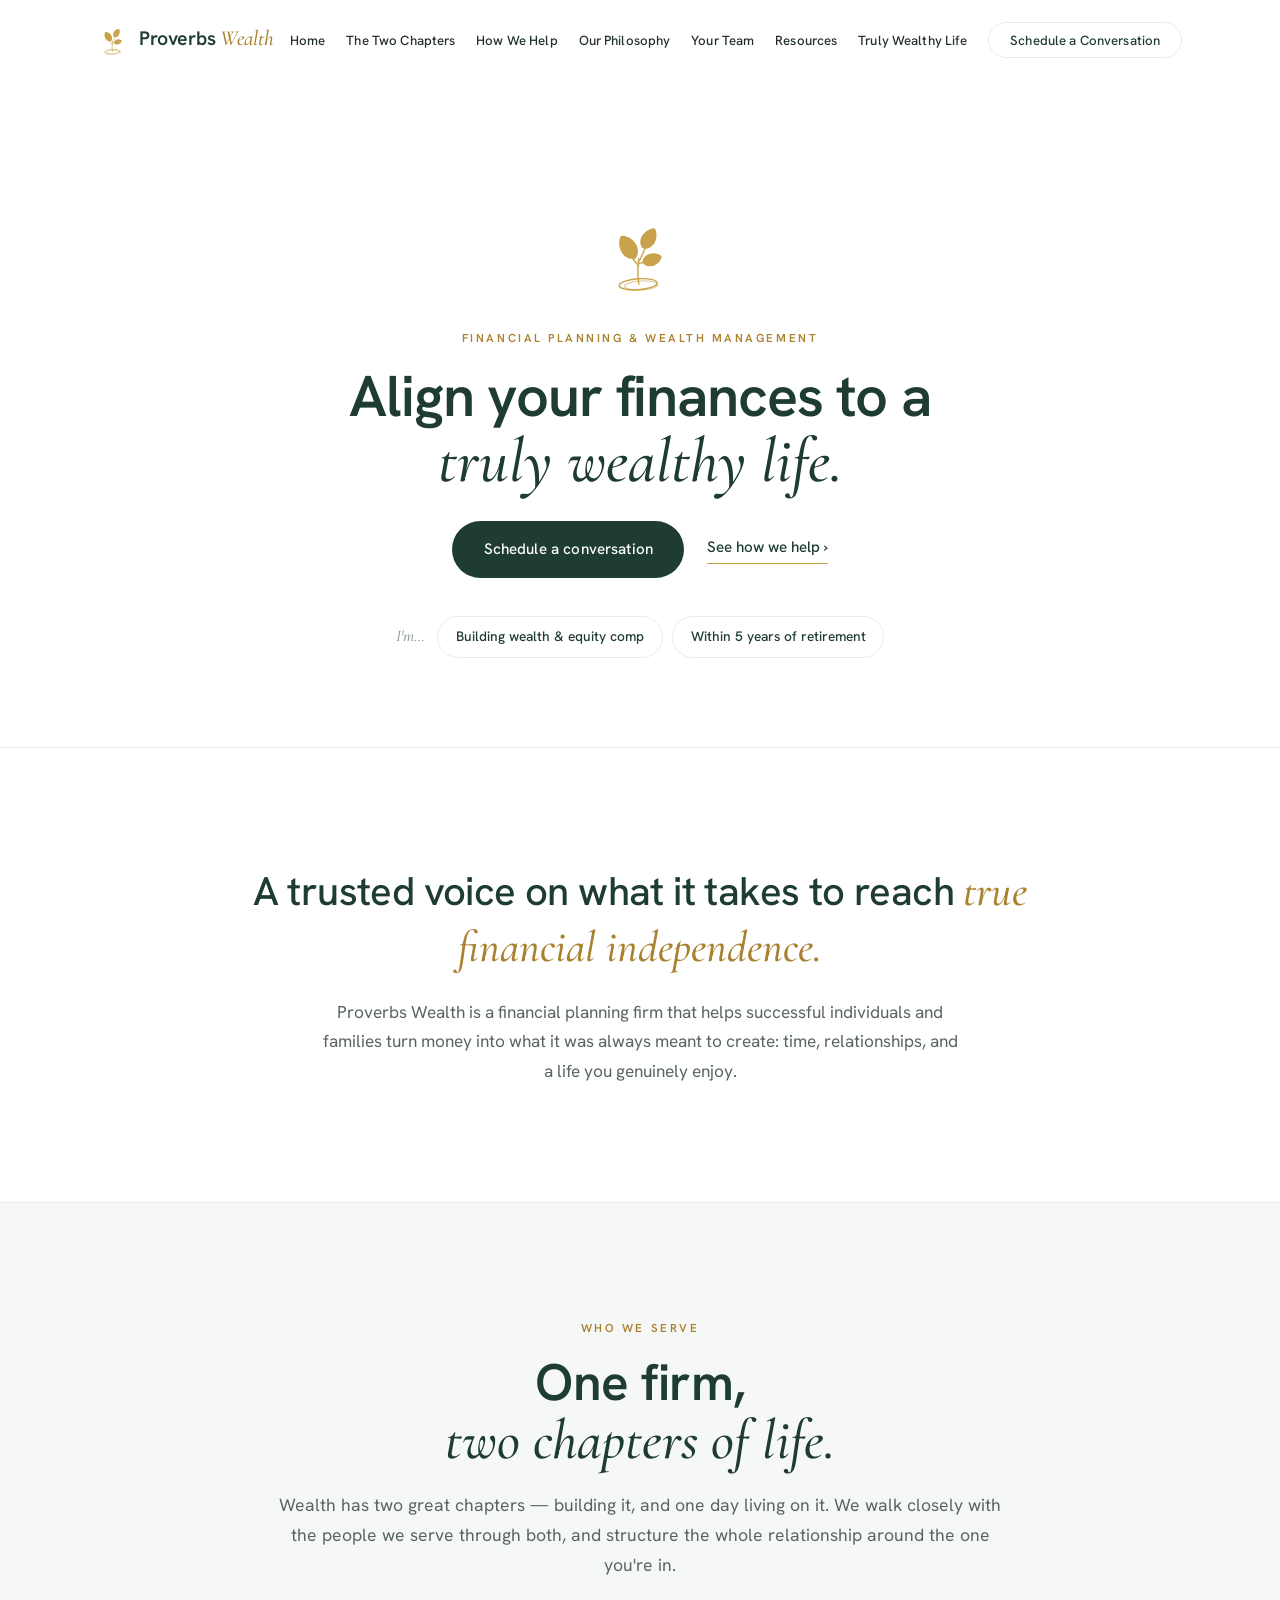
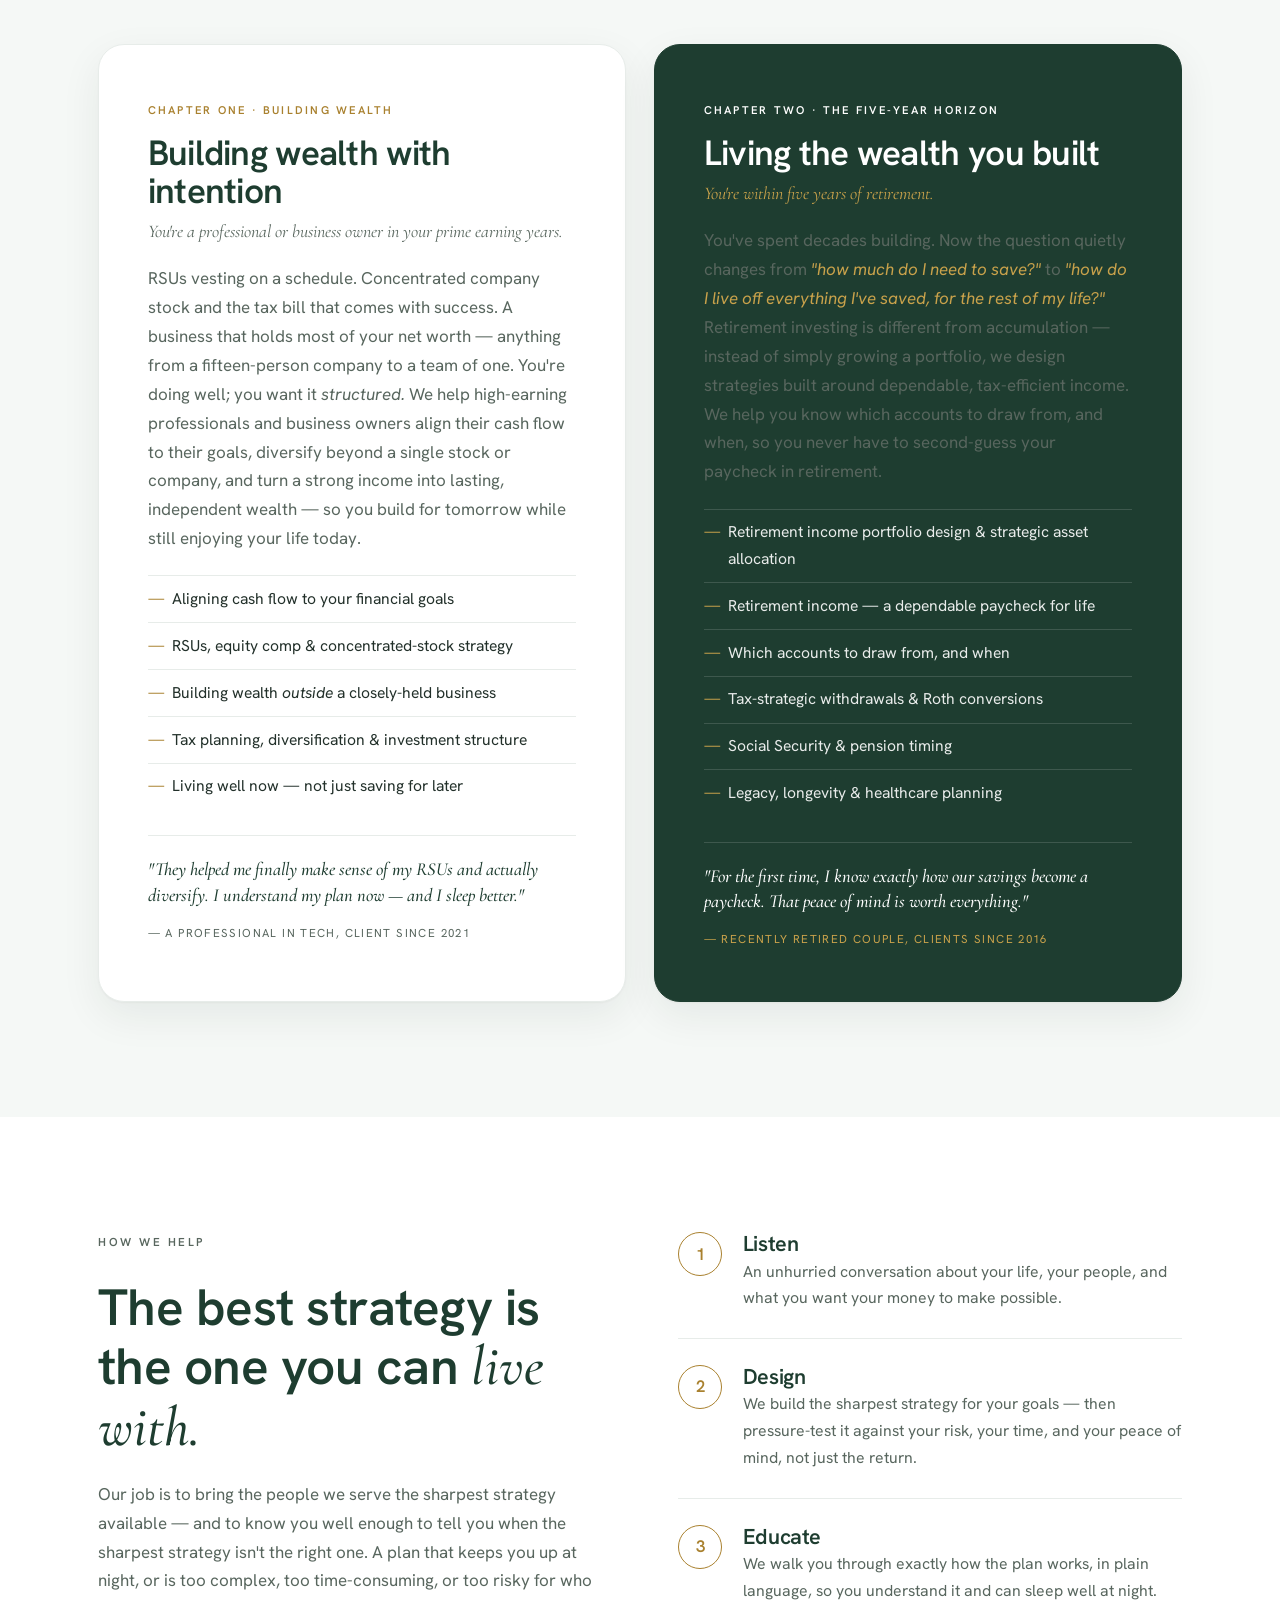
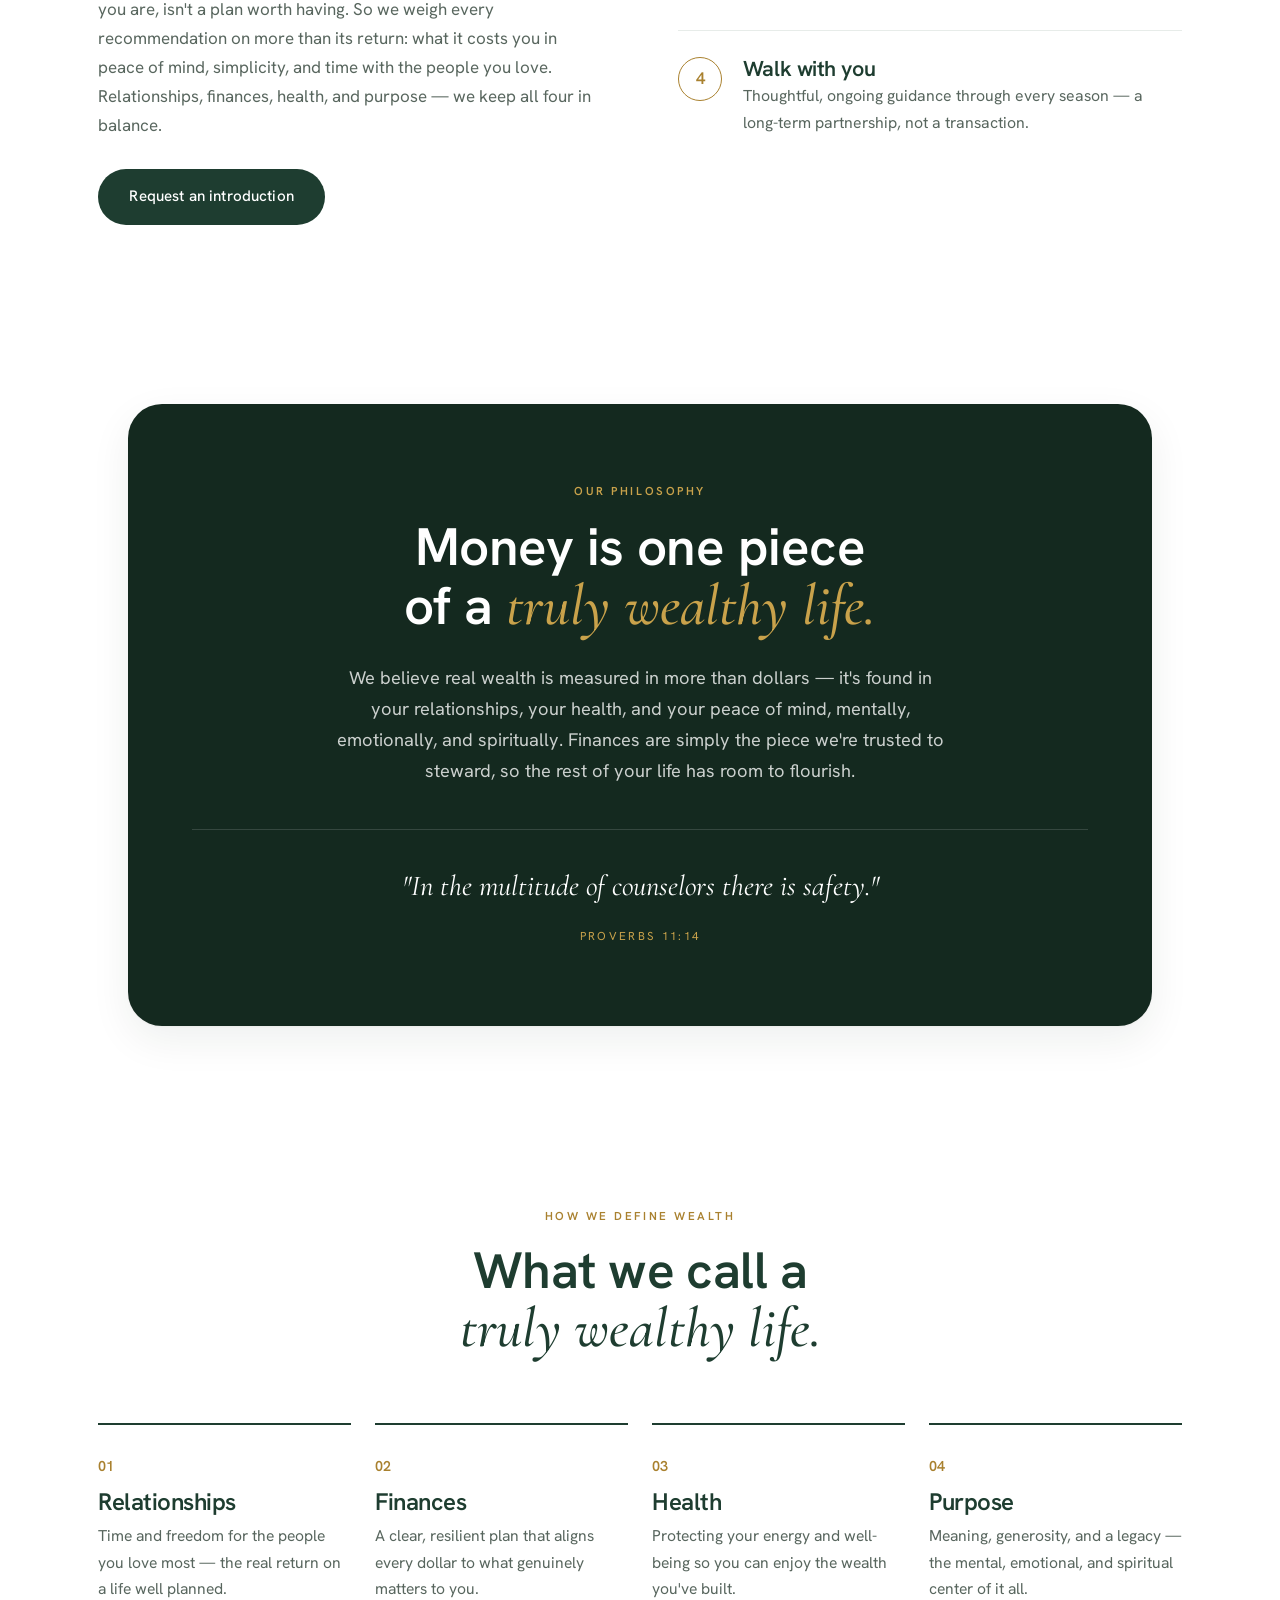
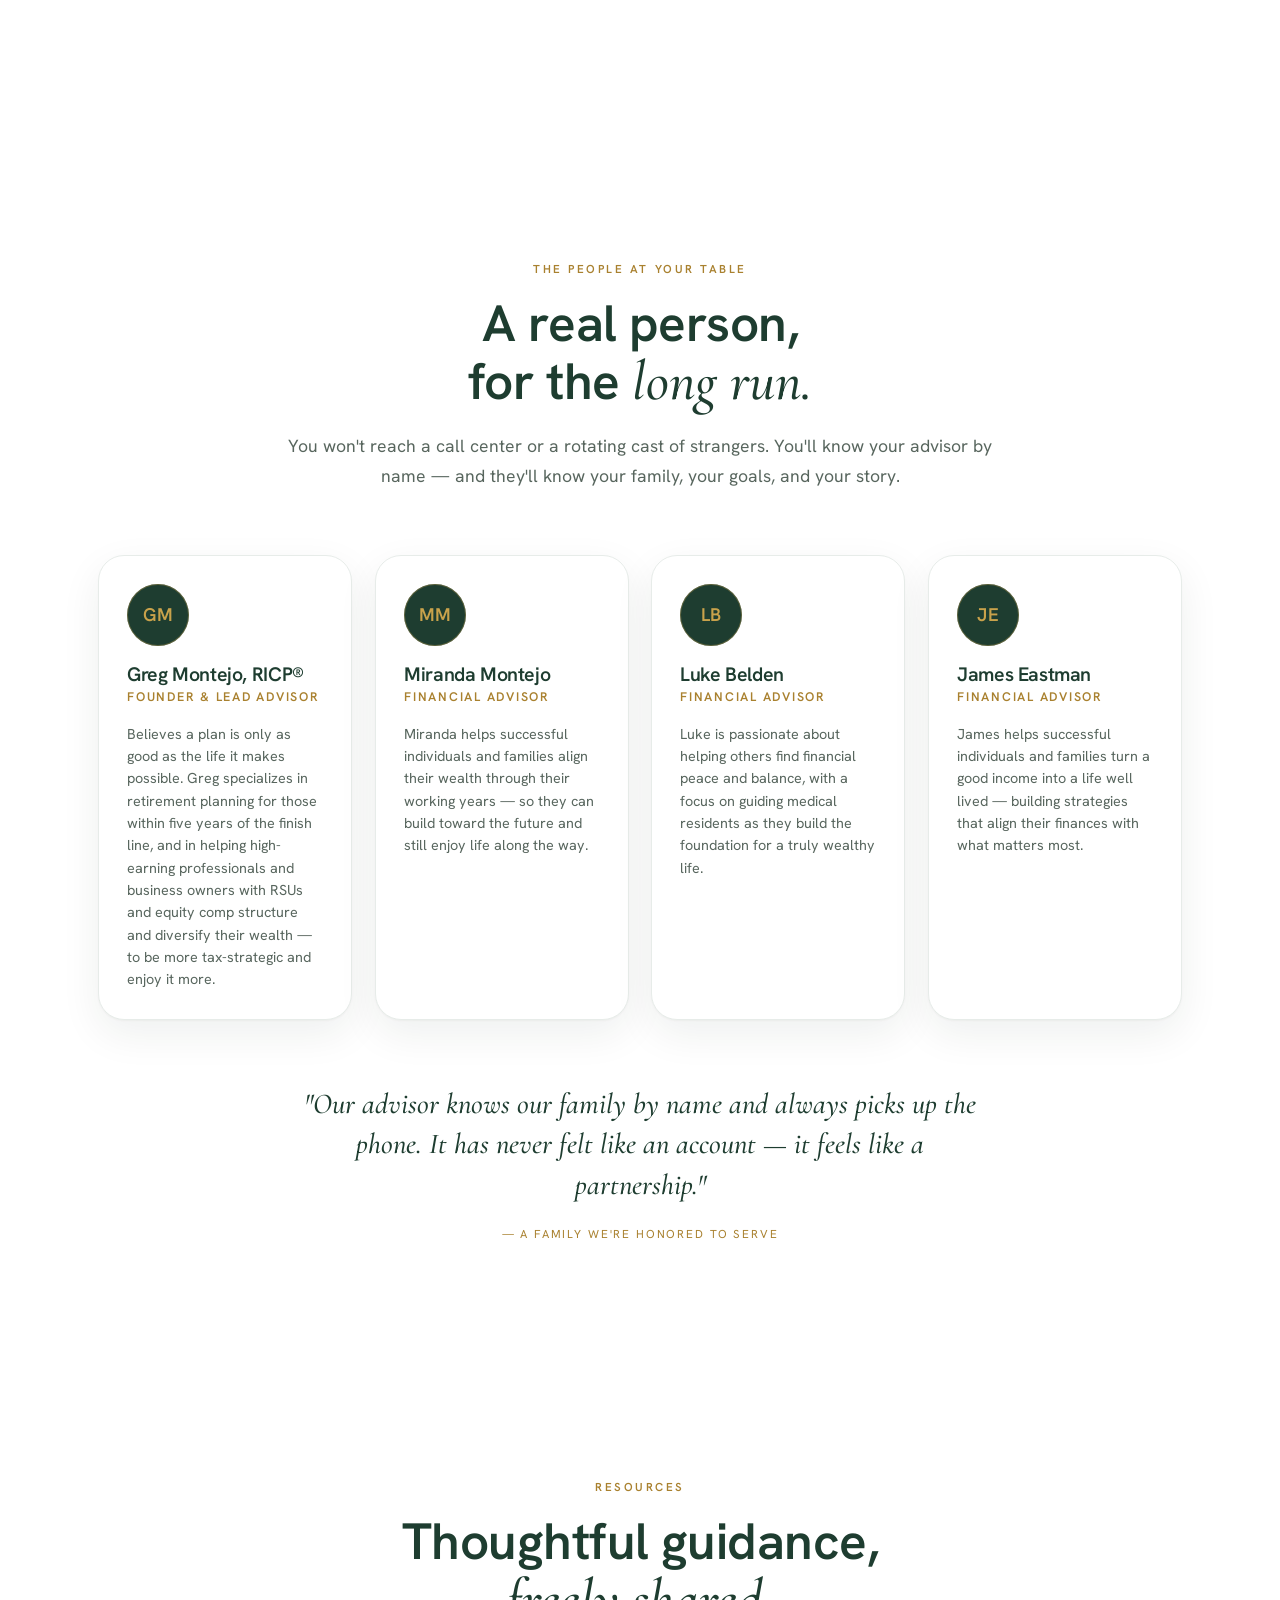
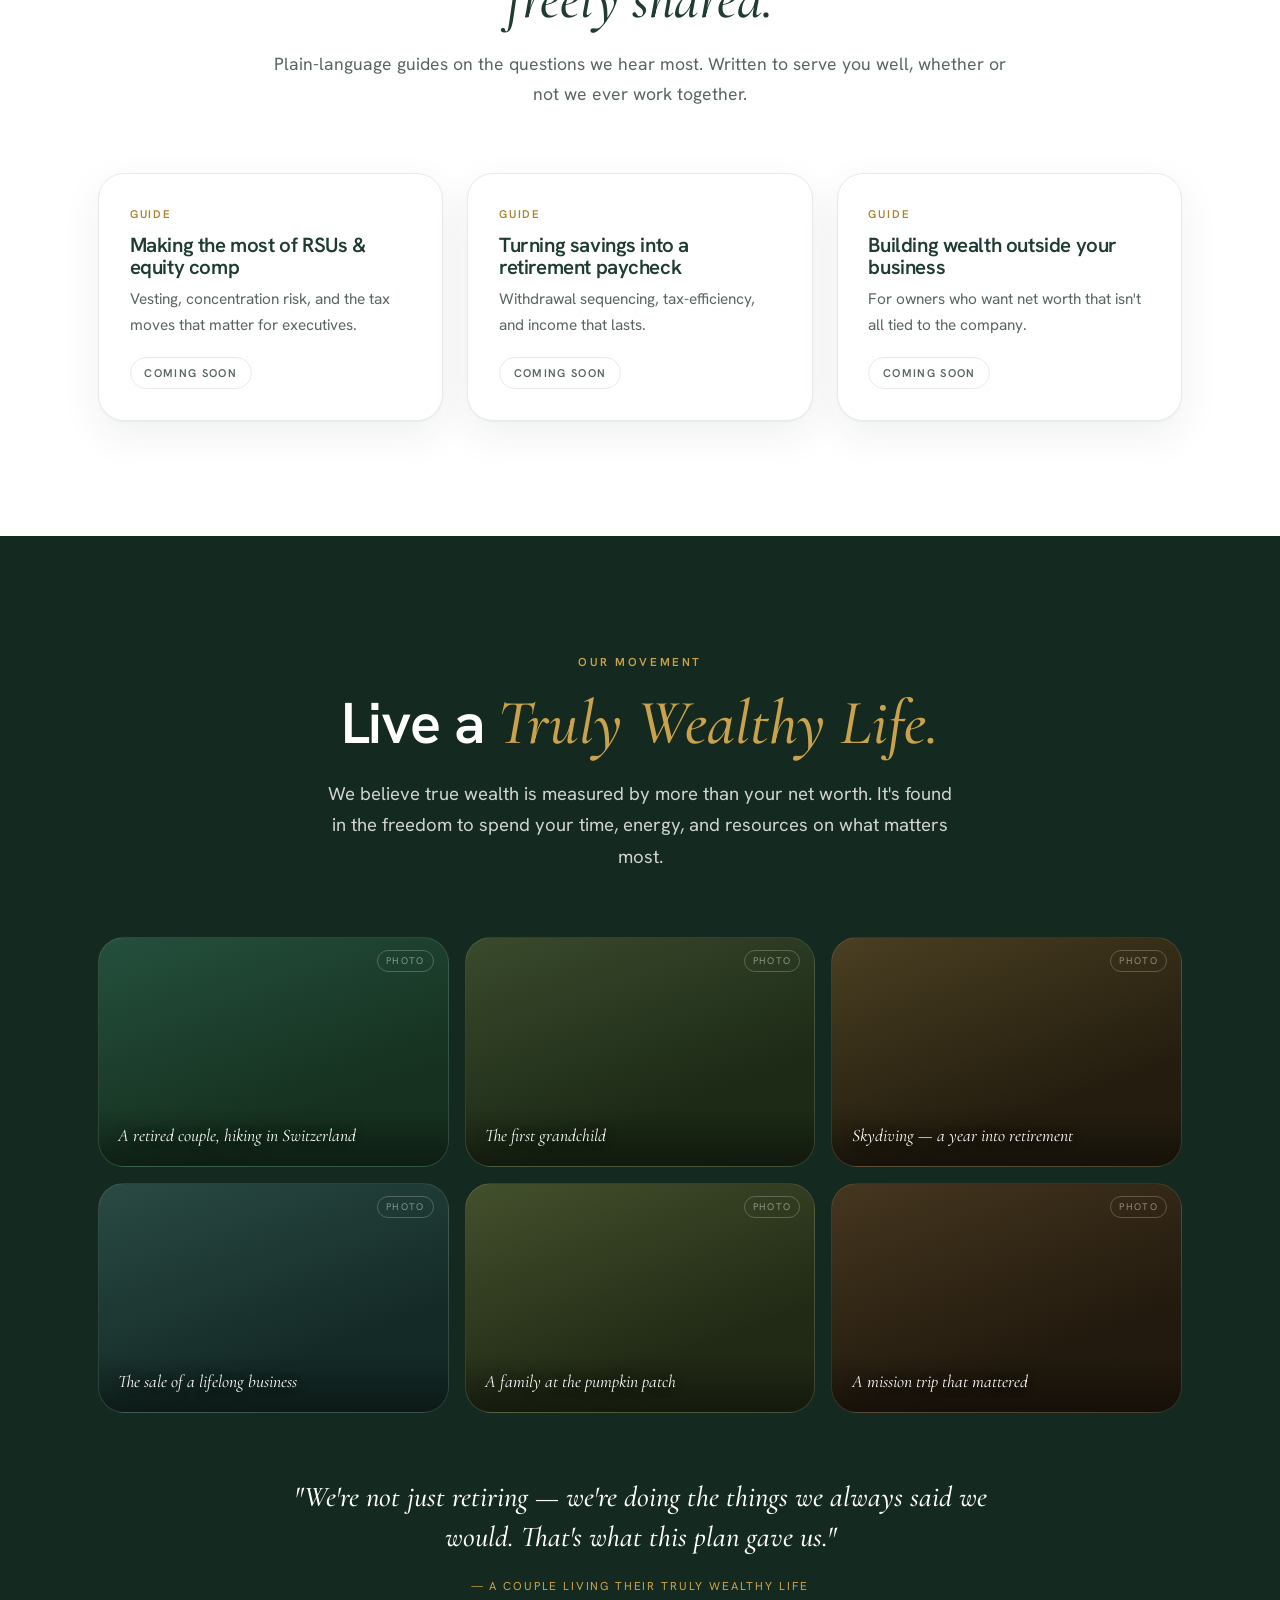
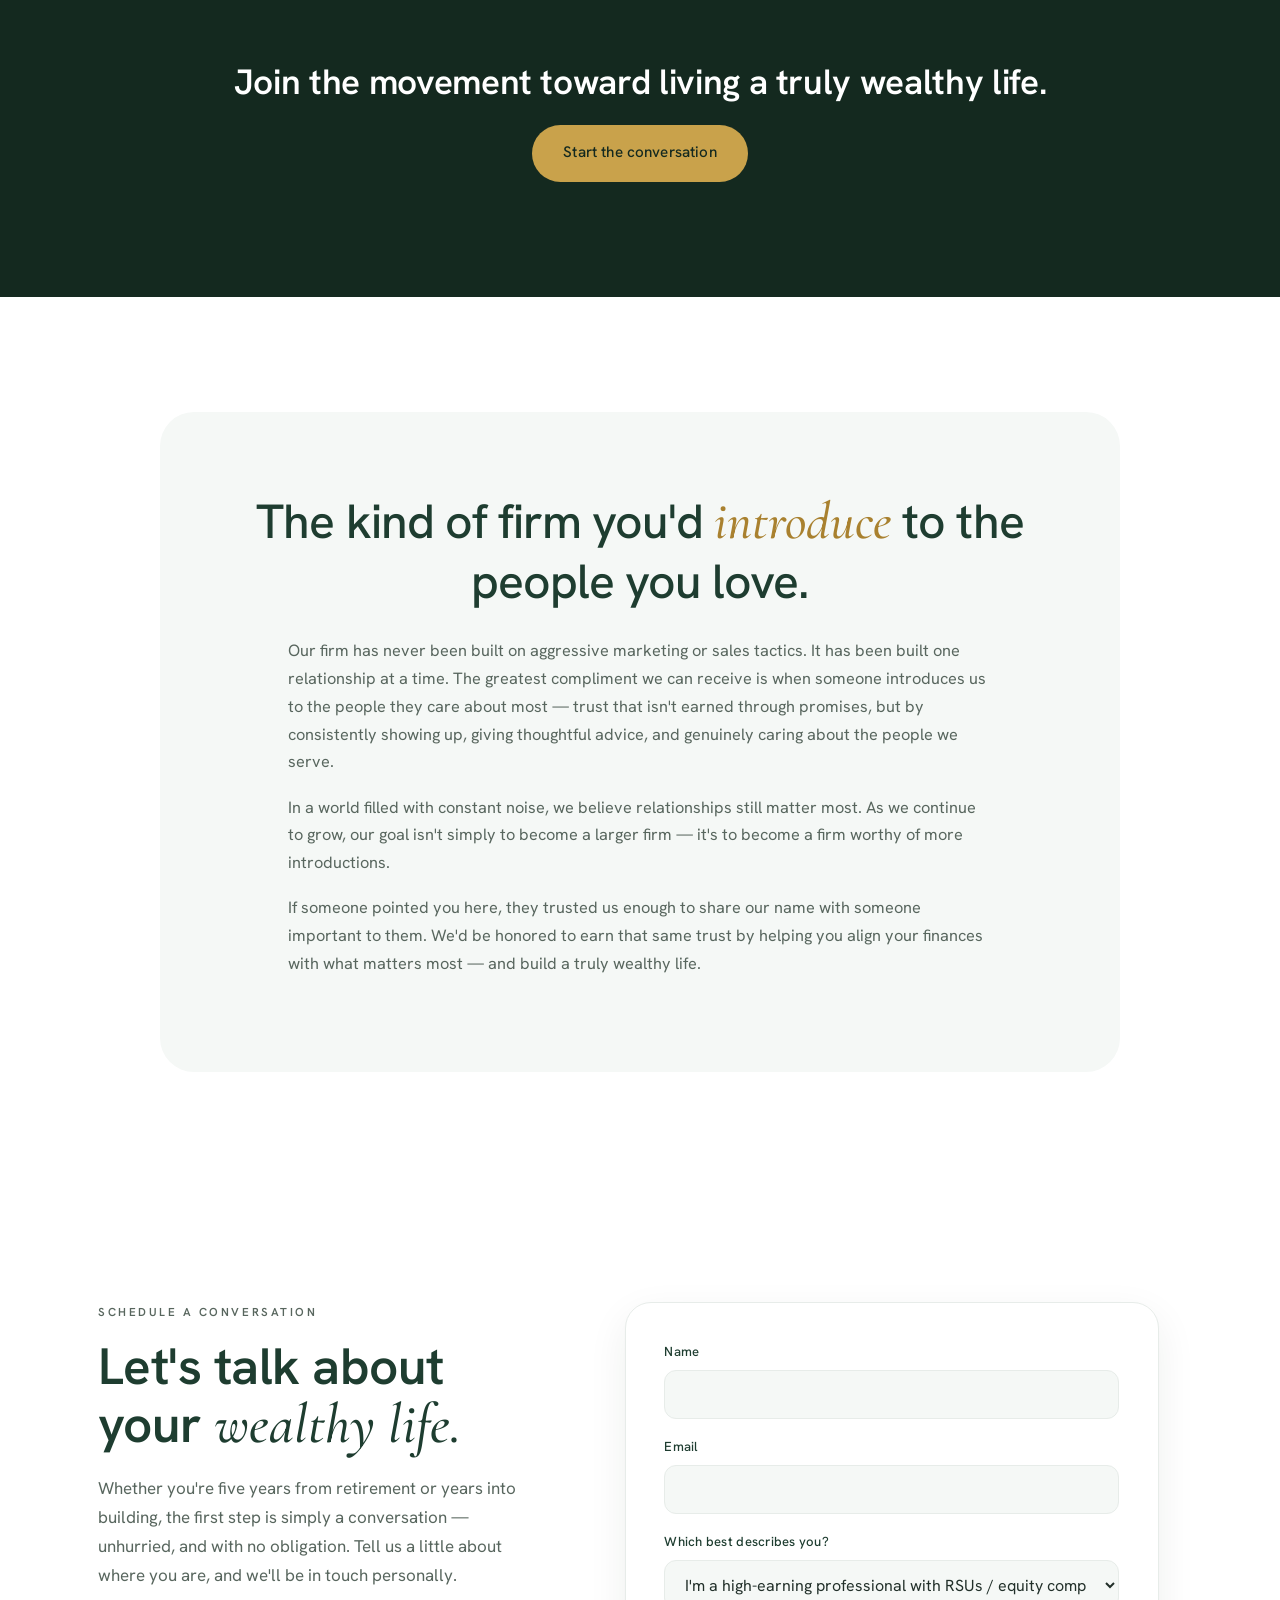
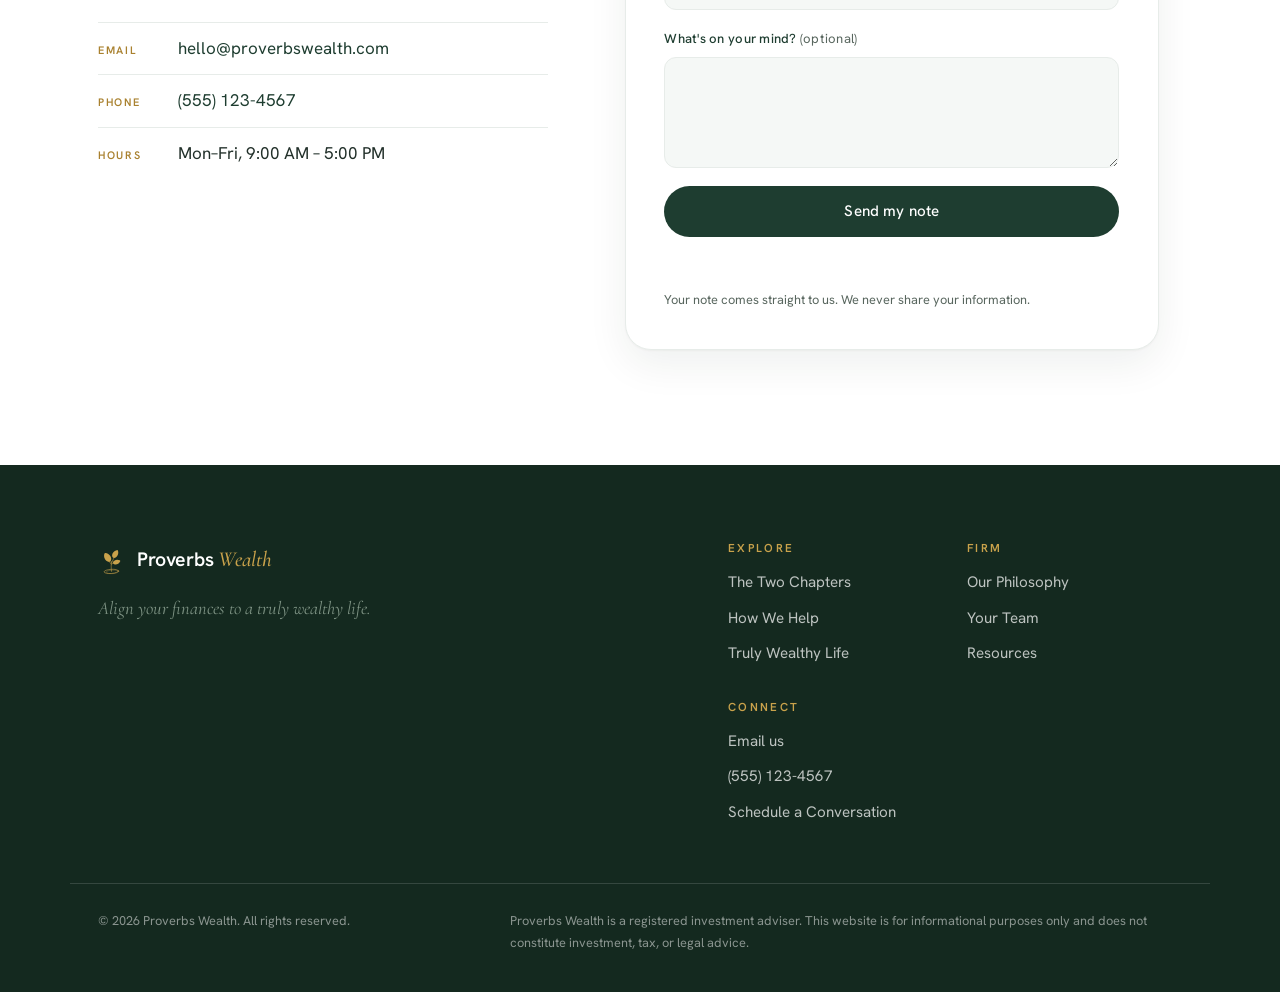
==== commit 1503af85: "Refine trust-section sentence: 'what it was always meant to create' Co-Authored-By: Claude Opus 4.8 " ====
--- a/index.html
+++ b/index.html
@@ -105,8 +105,8 @@
         </p>
         <p class="trust-sub">
           Proverbs Wealth is a financial planning firm that helps successful
-          individuals and families turn money into what it was always for: time,
-          relationships, and a life you genuinely enjoy.
+          individuals and families turn money into what it was always meant to
+          create: time, relationships, and a life you genuinely enjoy.
         </p>
       </div>
     </section>
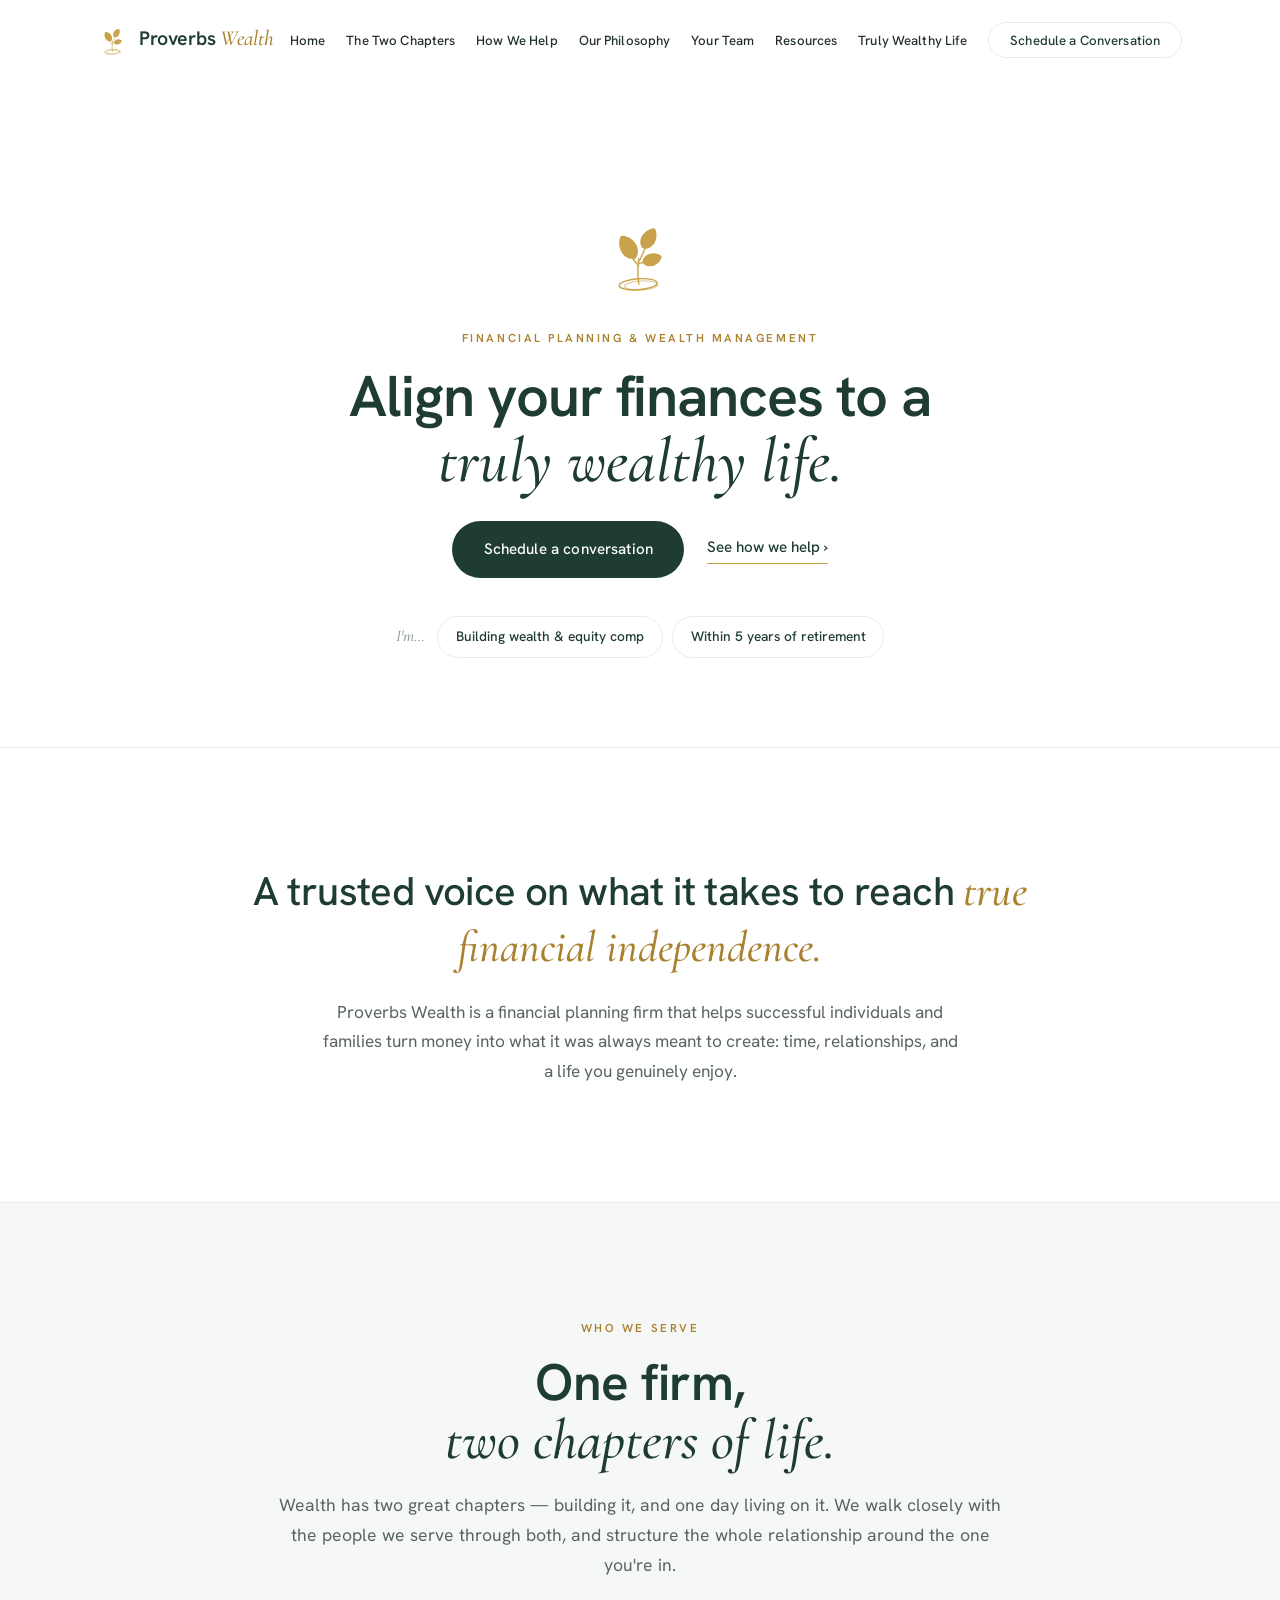
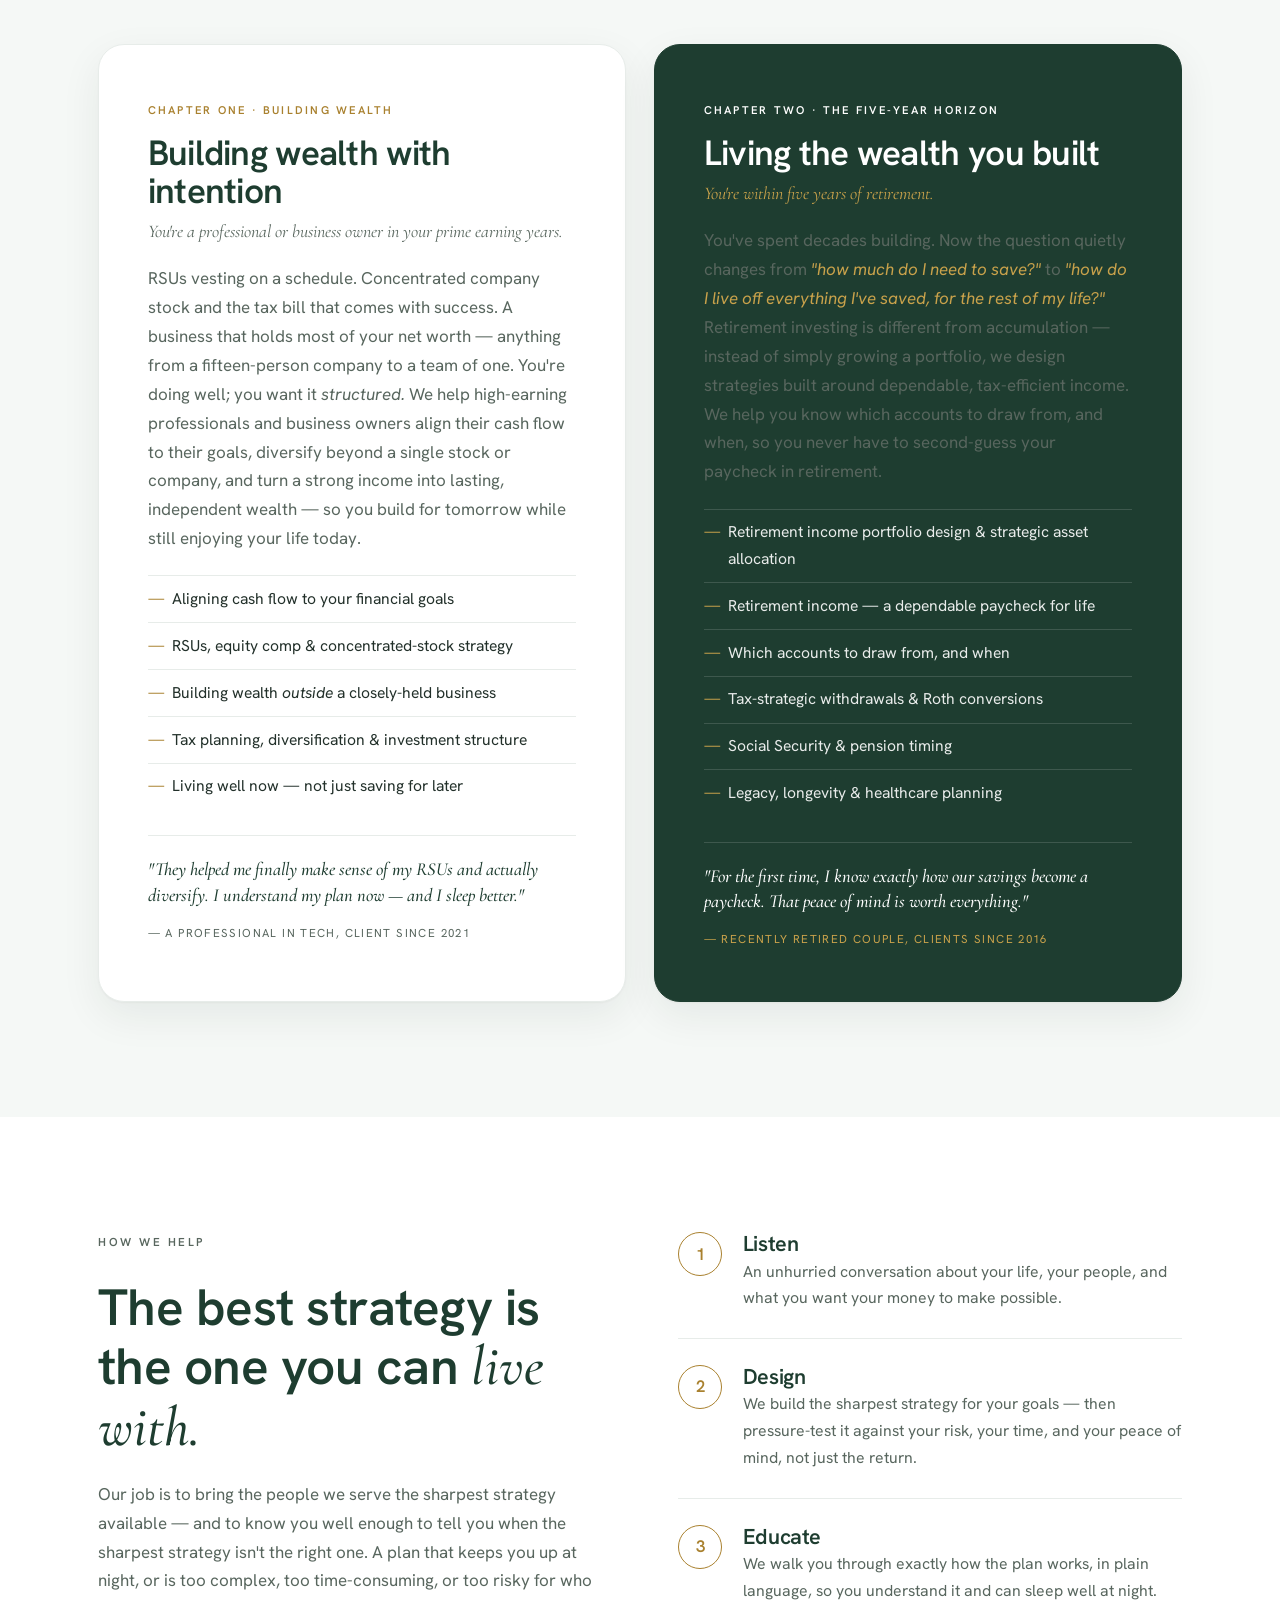
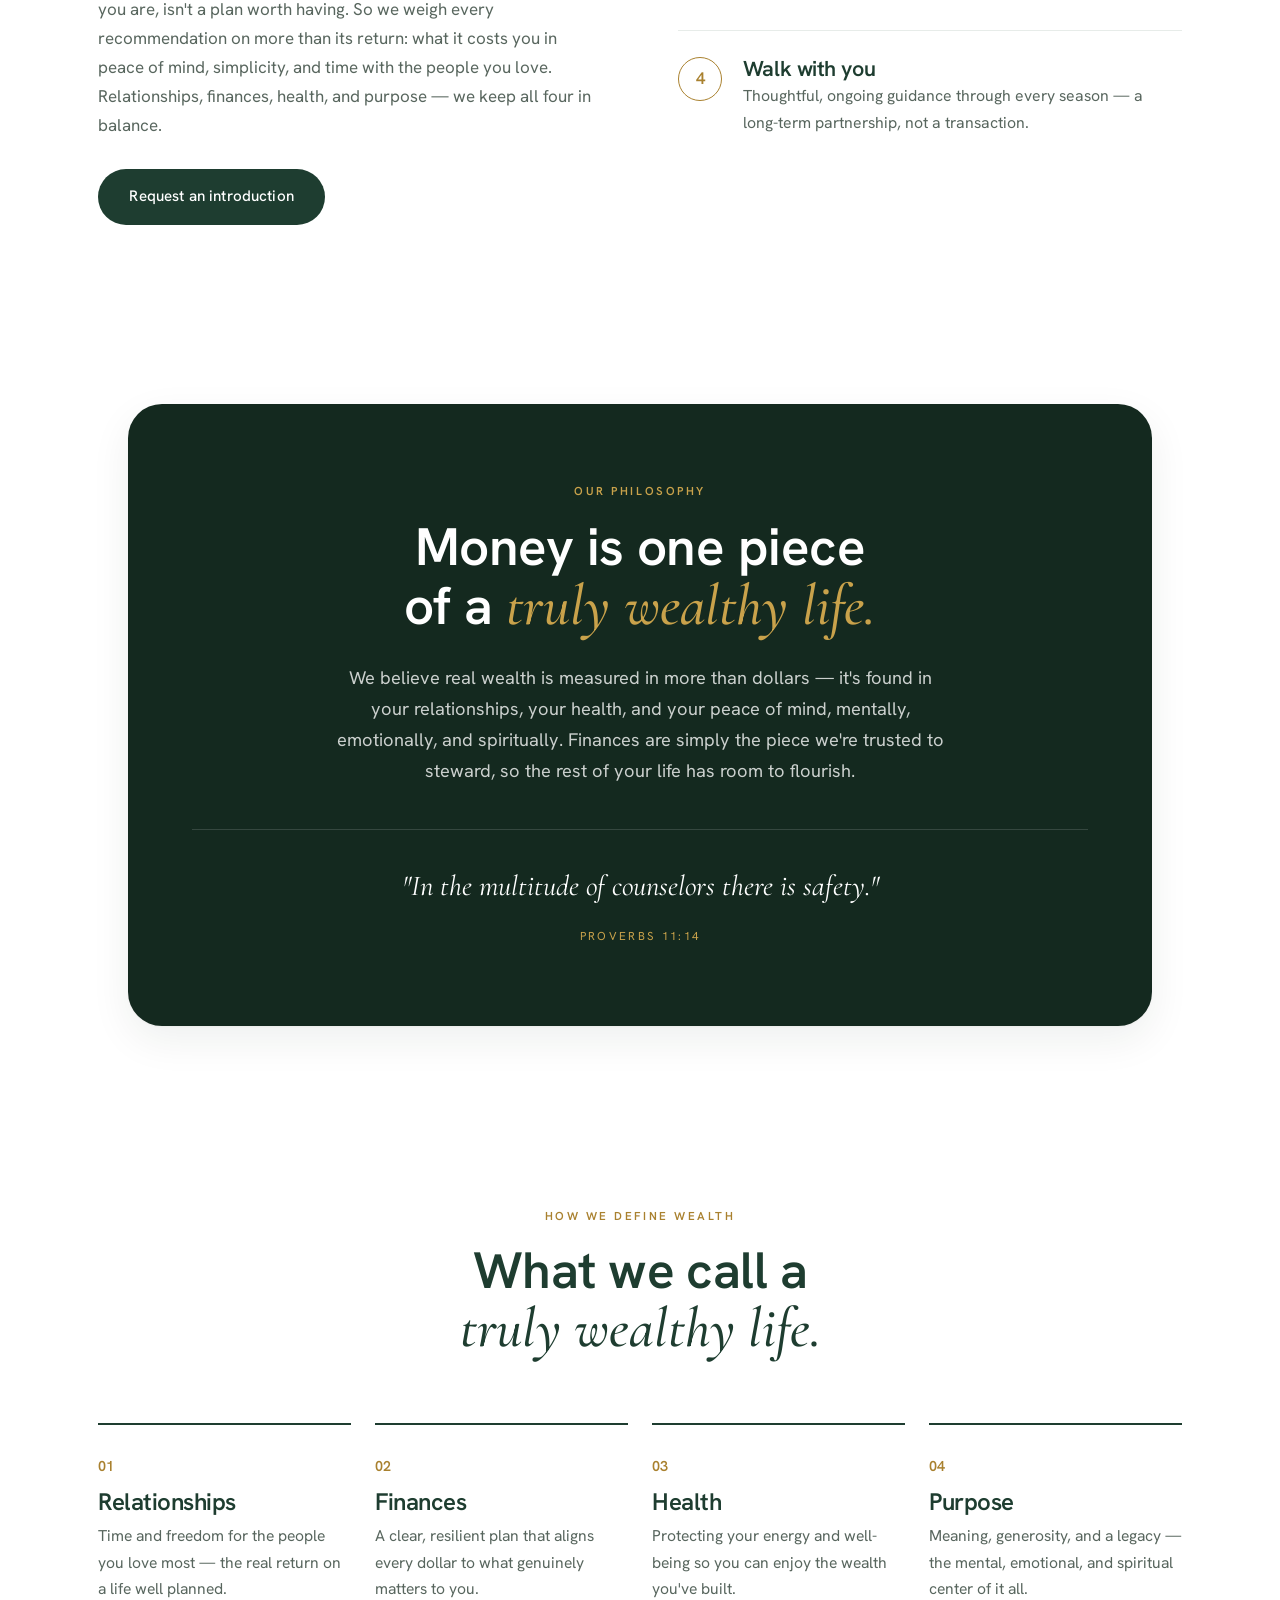
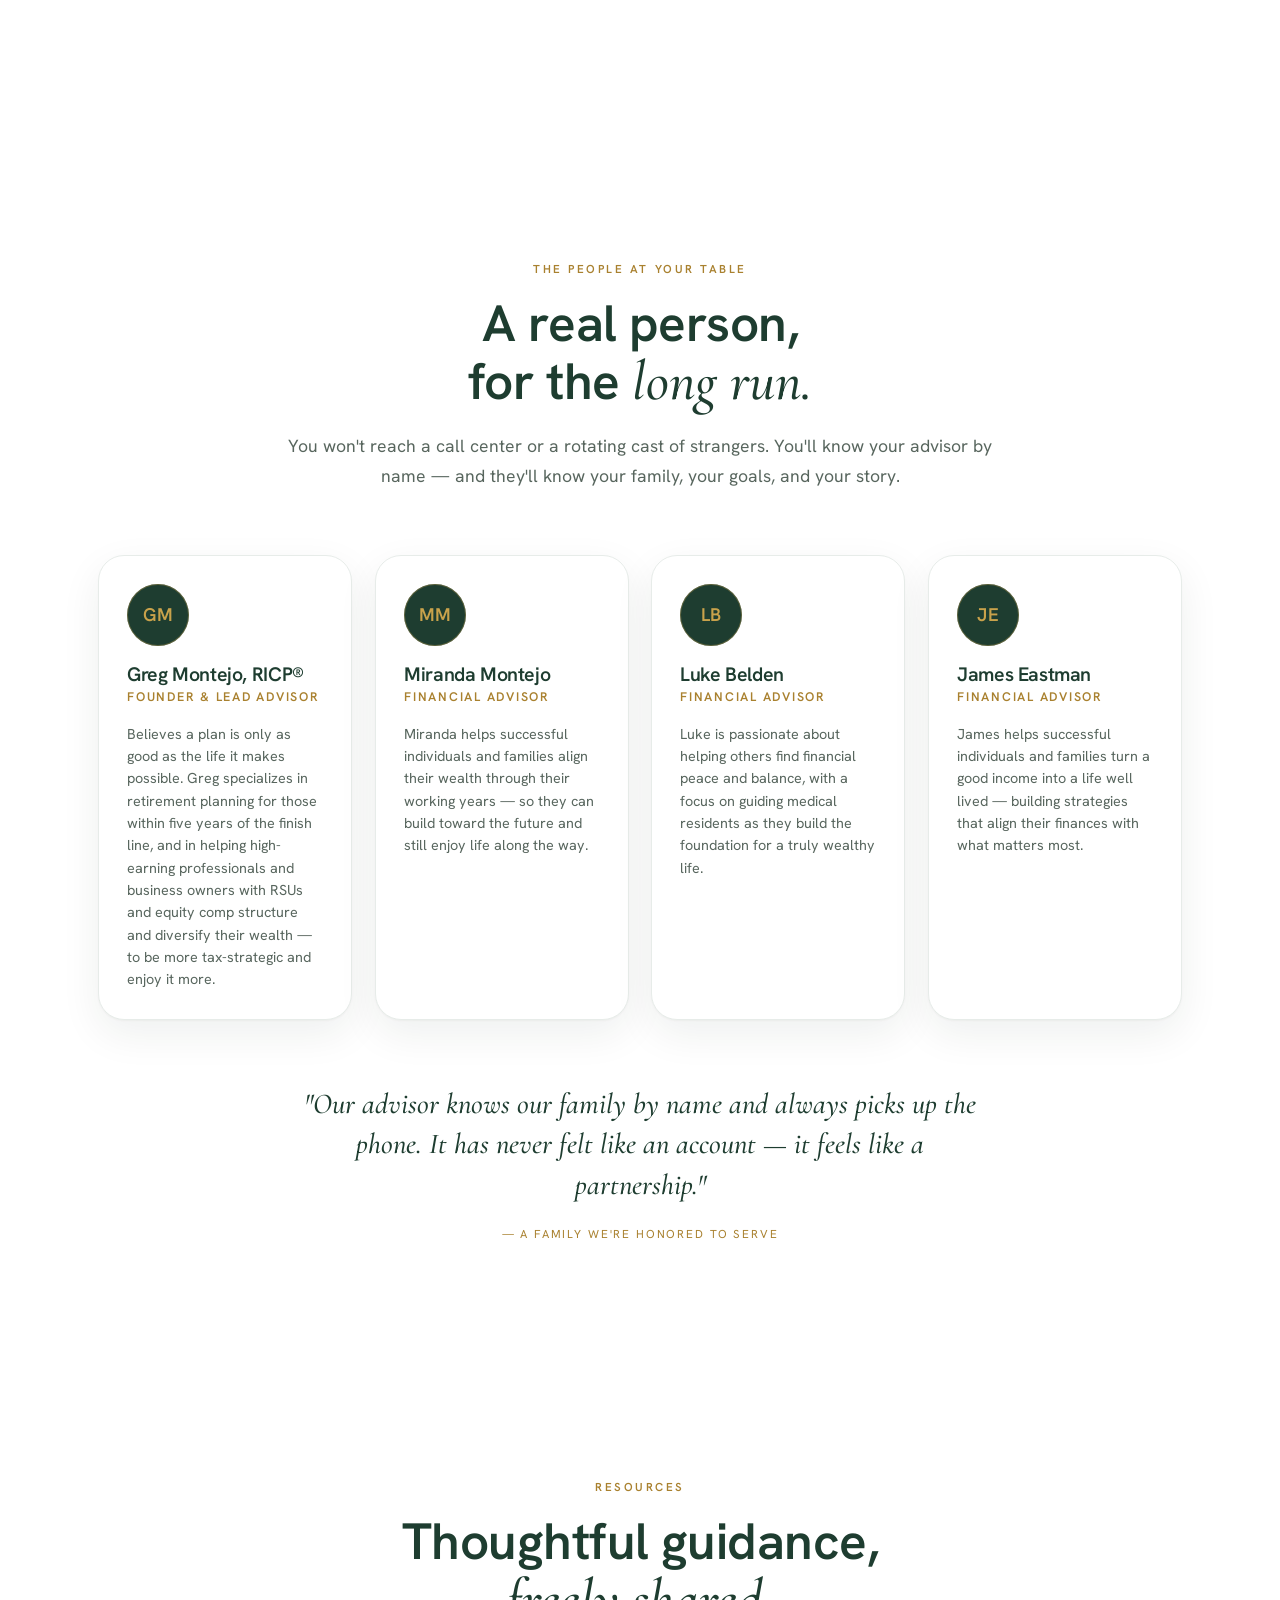
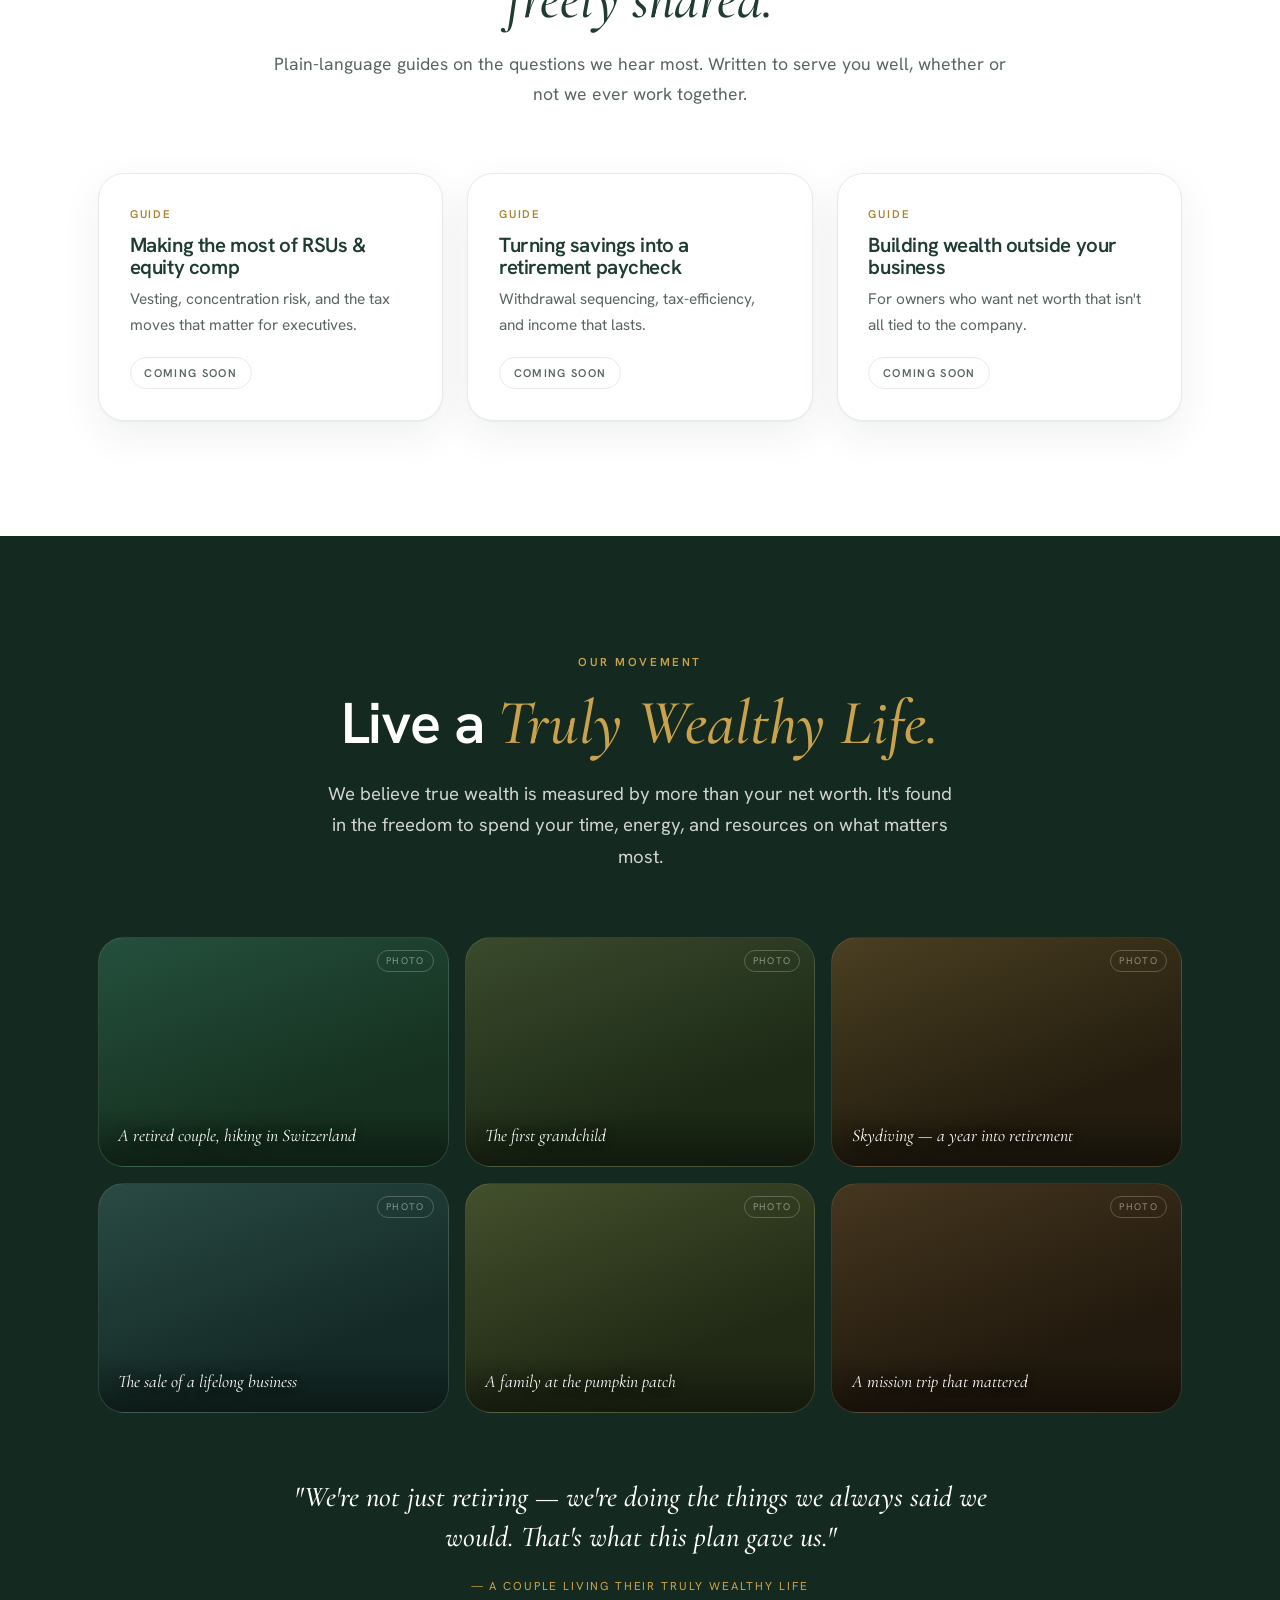
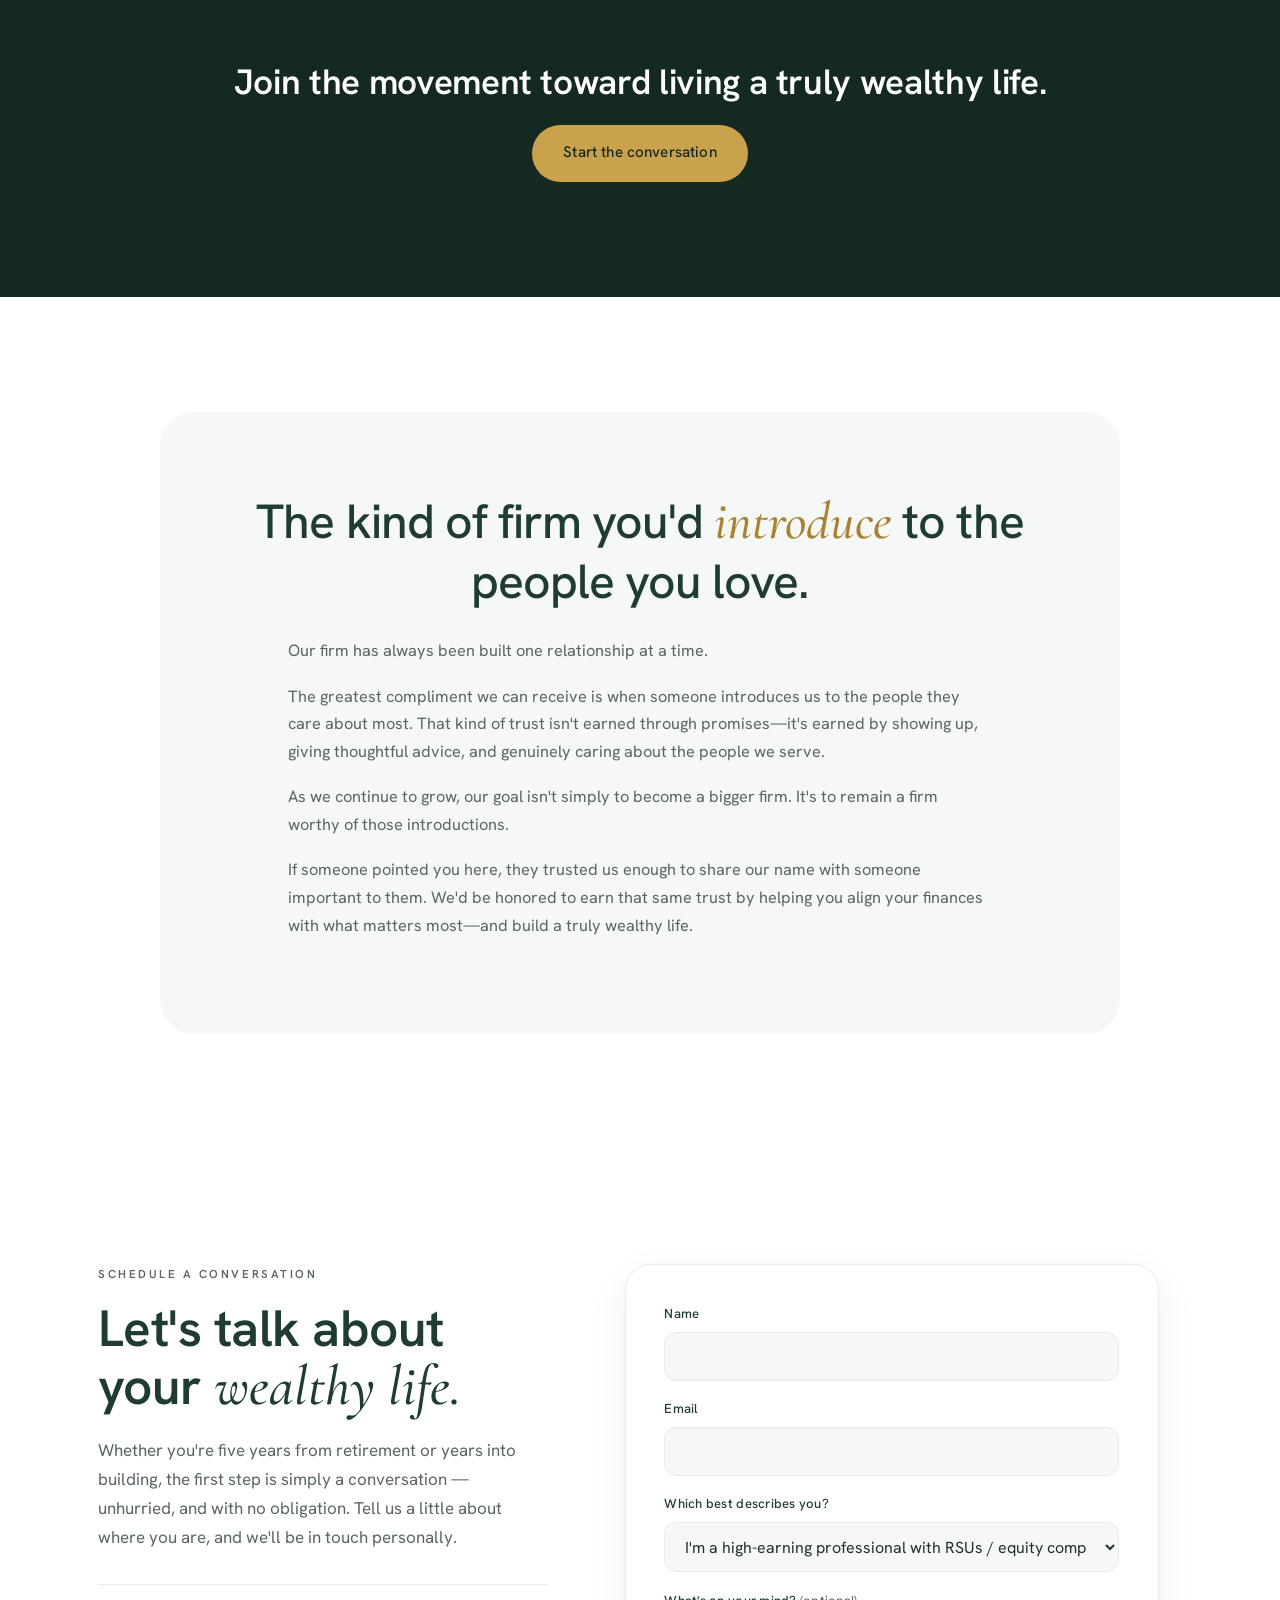
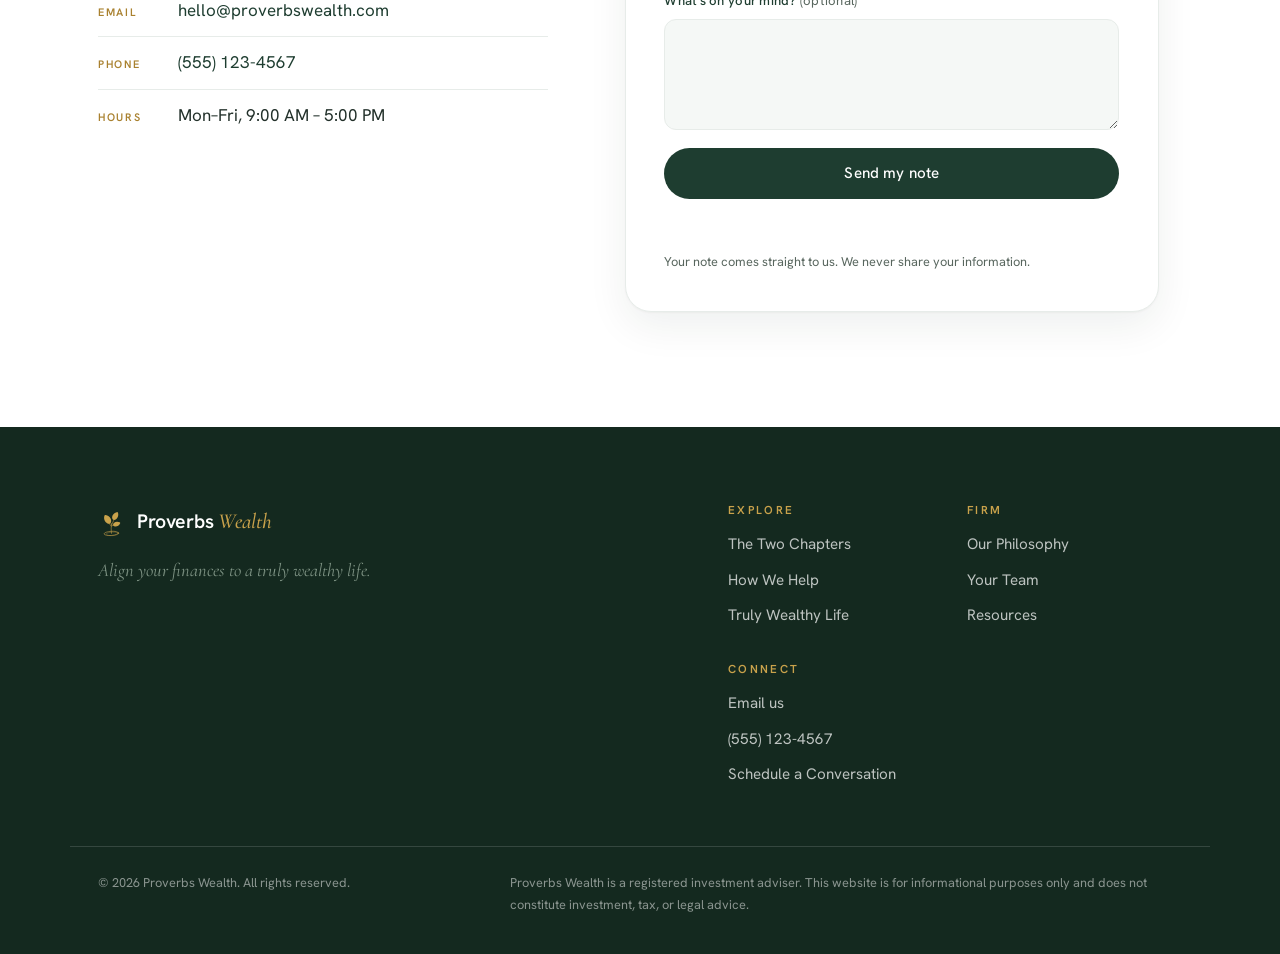
==== commit b5463101: "Update relationship section copy to final version Co-Authored-By: Claude Opus 4.8 <noreply@anthropic" ====
--- a/index.html
+++ b/index.html
@@ -445,24 +445,22 @@
           The kind of firm you'd <em>introduce</em> to the people you love.
         </p>
         <div class="referral-body">
+          <p>Our firm has always been built one relationship at a time.</p>
           <p>
-            Our firm has never been built on aggressive marketing or sales
-            tactics. It has been built one relationship at a time. The greatest
-            compliment we can receive is when someone introduces us to the people
-            they care about most — trust that isn't earned through promises, but
-            by consistently showing up, giving thoughtful advice, and genuinely
-            caring about the people we serve.
+            The greatest compliment we can receive is when someone introduces us
+            to the people they care about most. That kind of trust isn't earned
+            through promises&mdash;it's earned by showing up, giving thoughtful
+            advice, and genuinely caring about the people we serve.
           </p>
           <p>
-            In a world filled with constant noise, we believe relationships still
-            matter most. As we continue to grow, our goal isn't simply to become a
-            larger firm — it's to become a firm worthy of more introductions.
+            As we continue to grow, our goal isn't simply to become a bigger
+            firm. It's to remain a firm worthy of those introductions.
           </p>
           <p>
             If someone pointed you here, they trusted us enough to share our name
             with someone important to them. We'd be honored to earn that same
-            trust by helping you align your finances with what matters most — and
-            build a truly wealthy life.
+            trust by helping you align your finances with what matters
+            most&mdash;and build a truly wealthy life.
           </p>
         </div>
       </div>
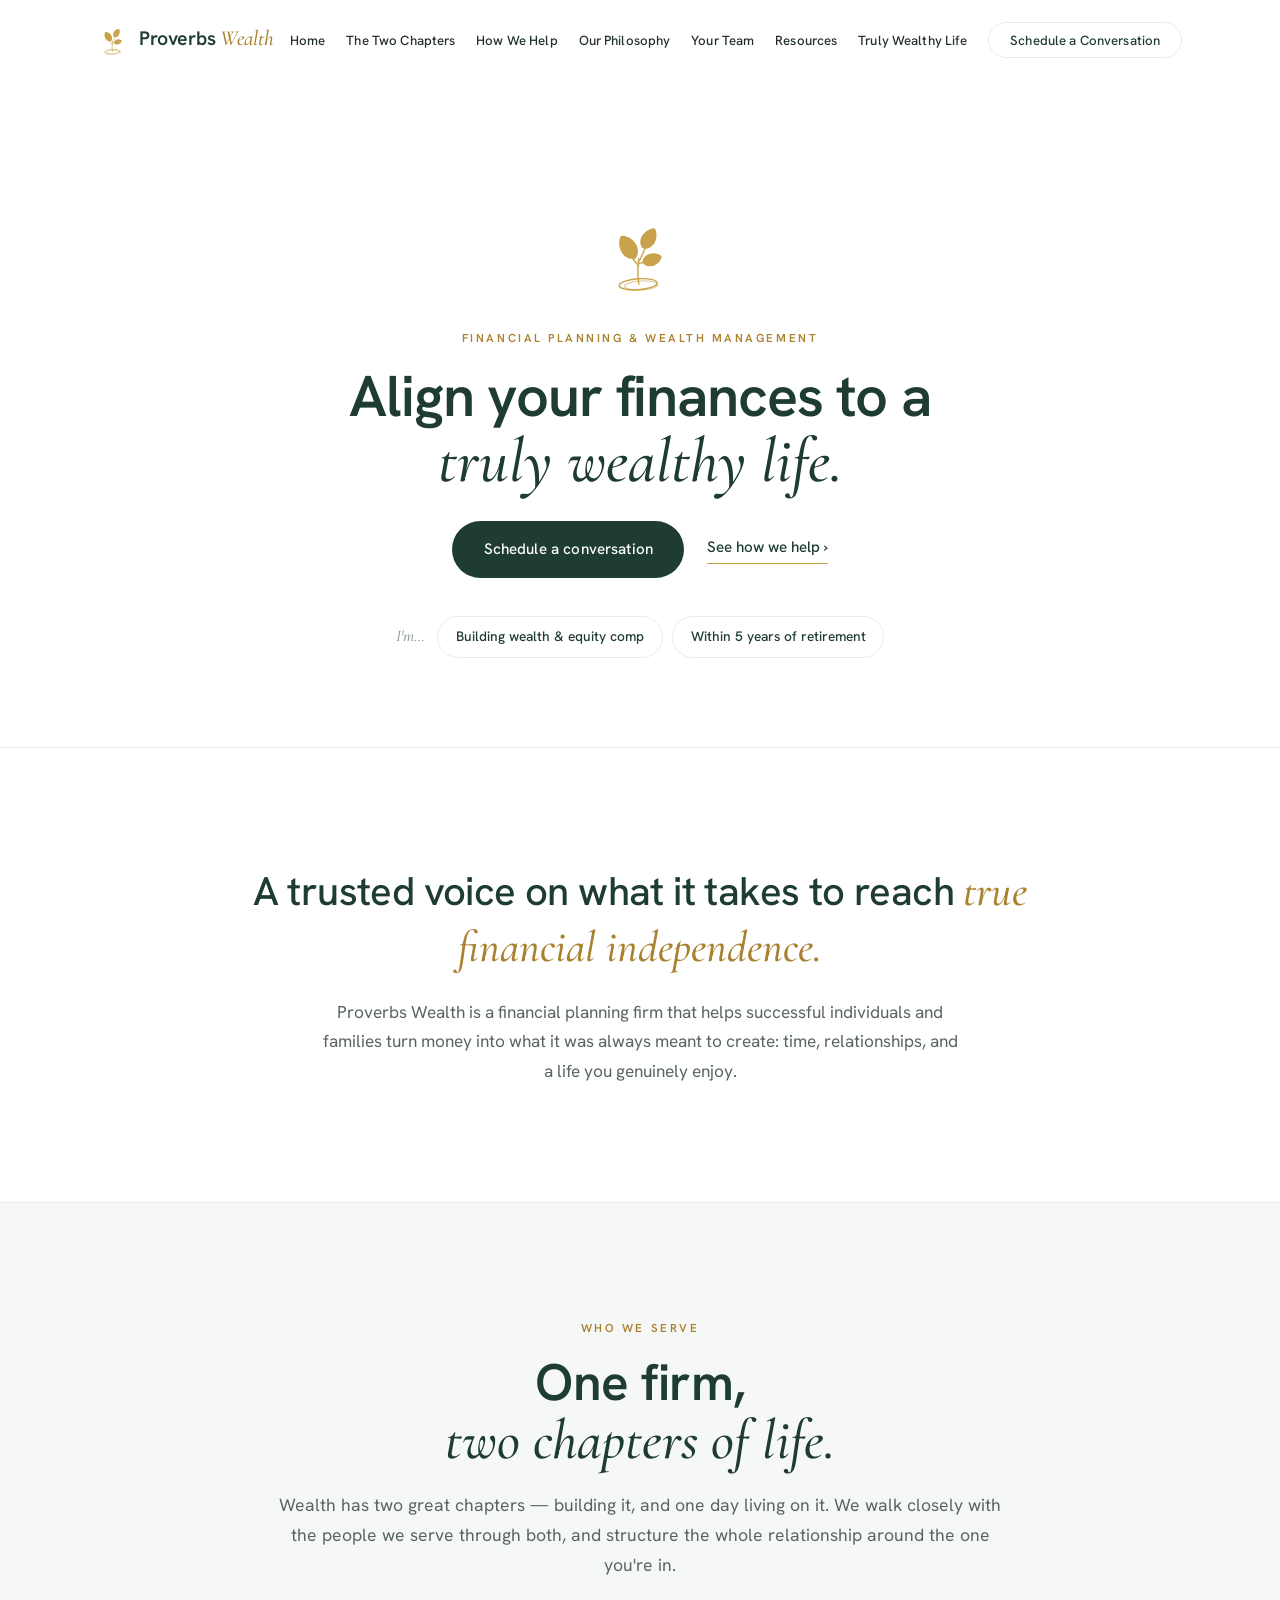
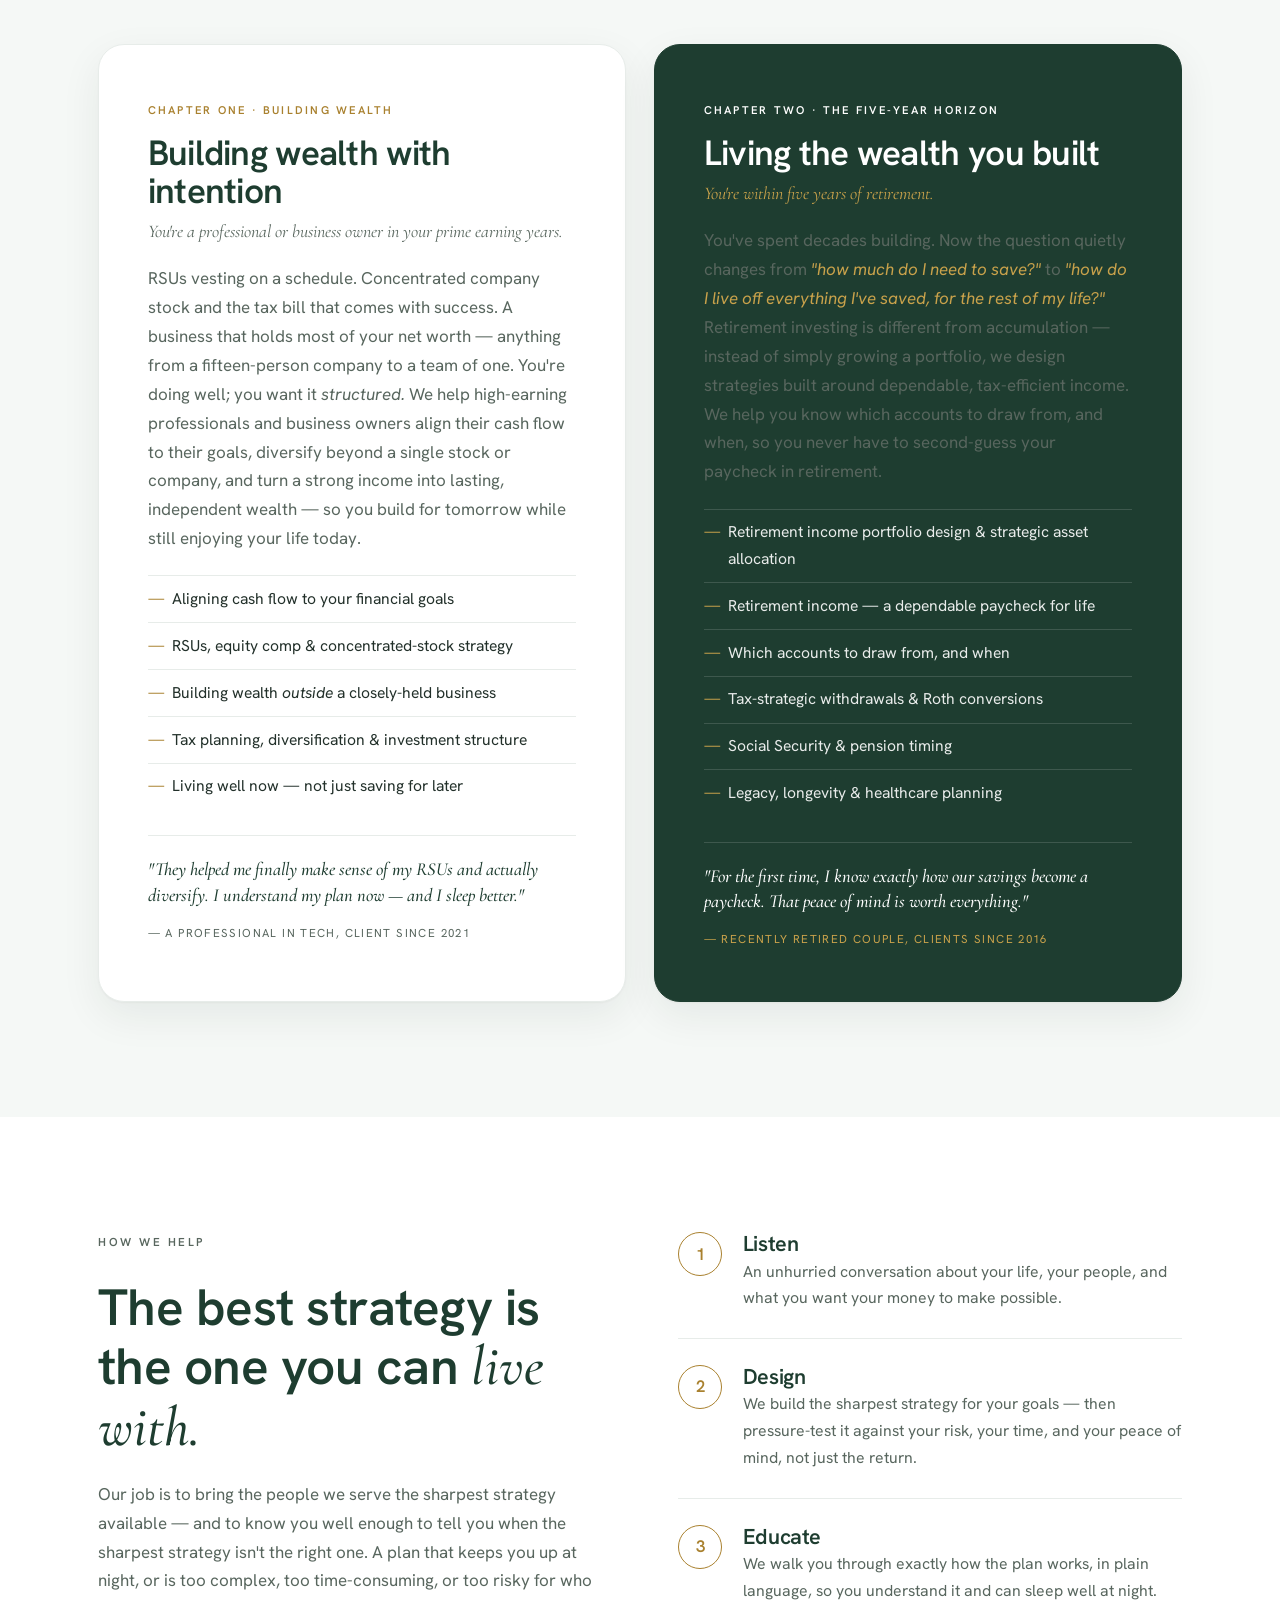
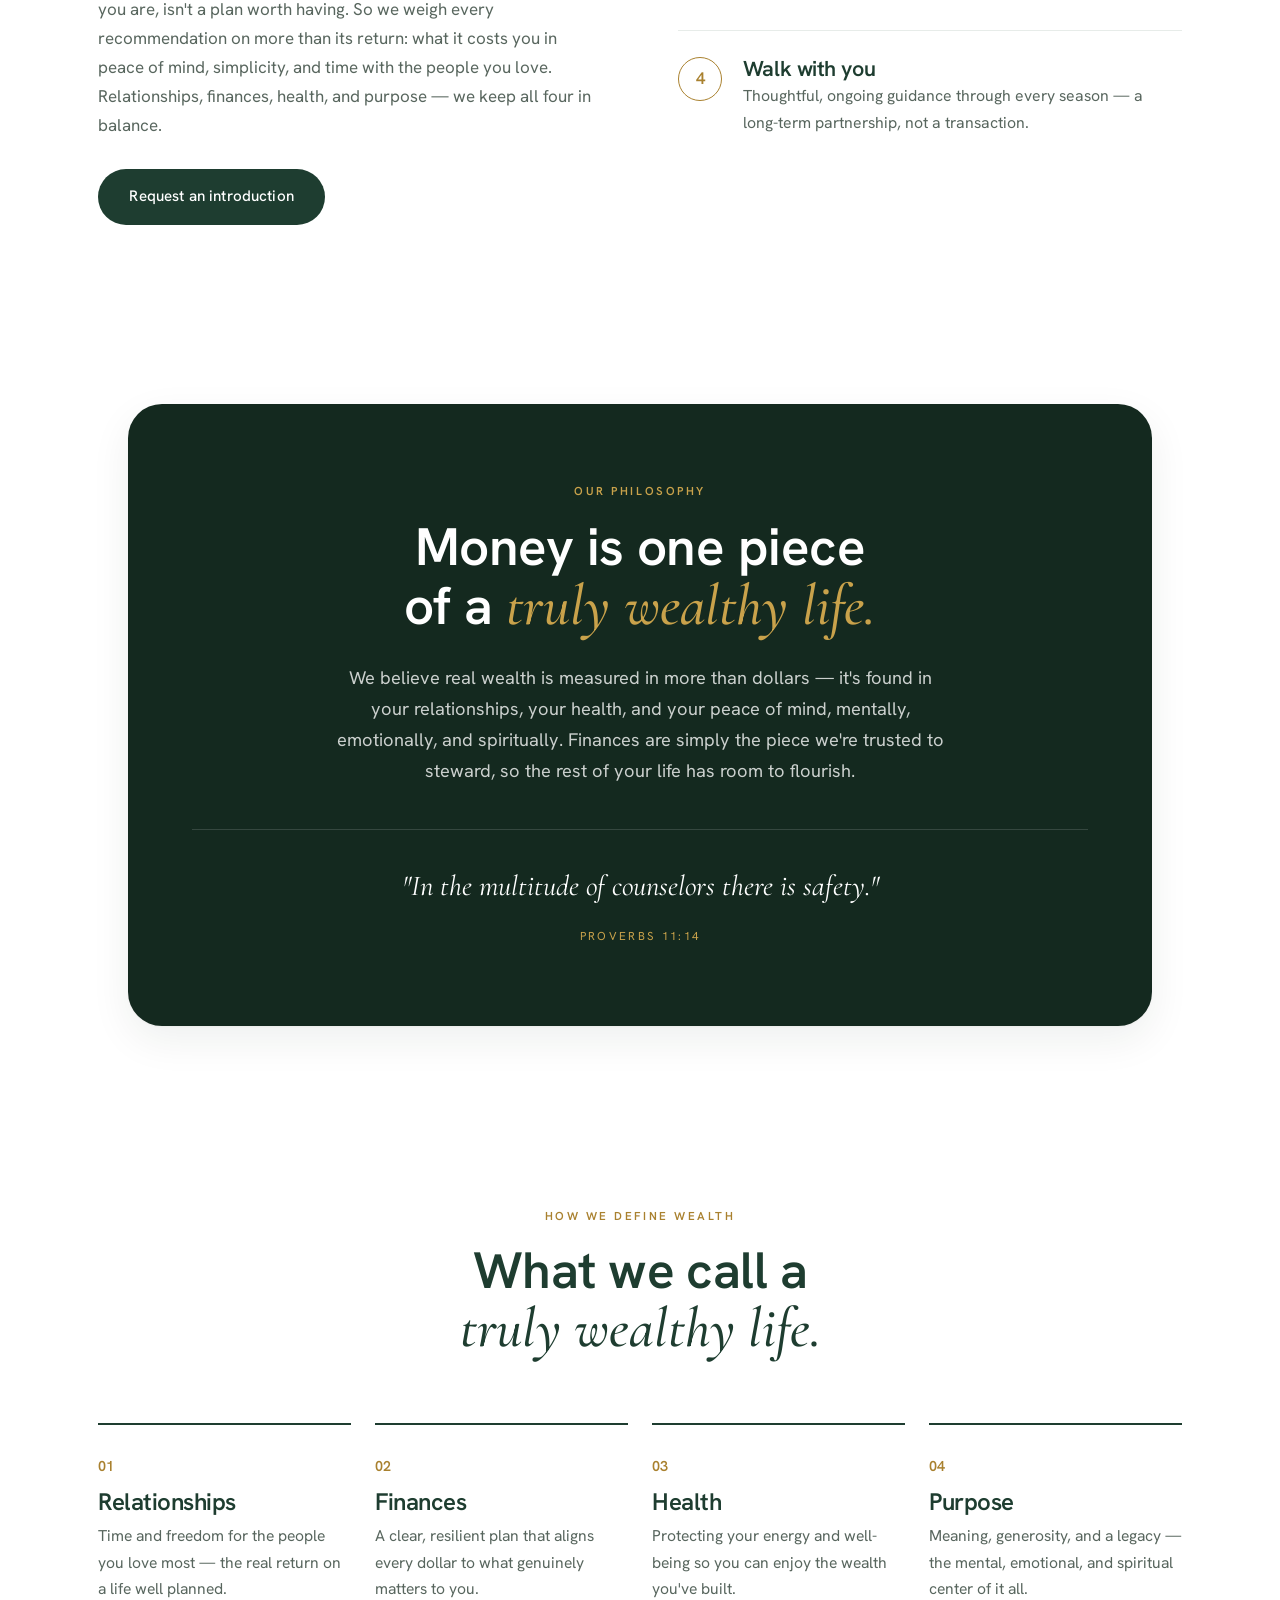
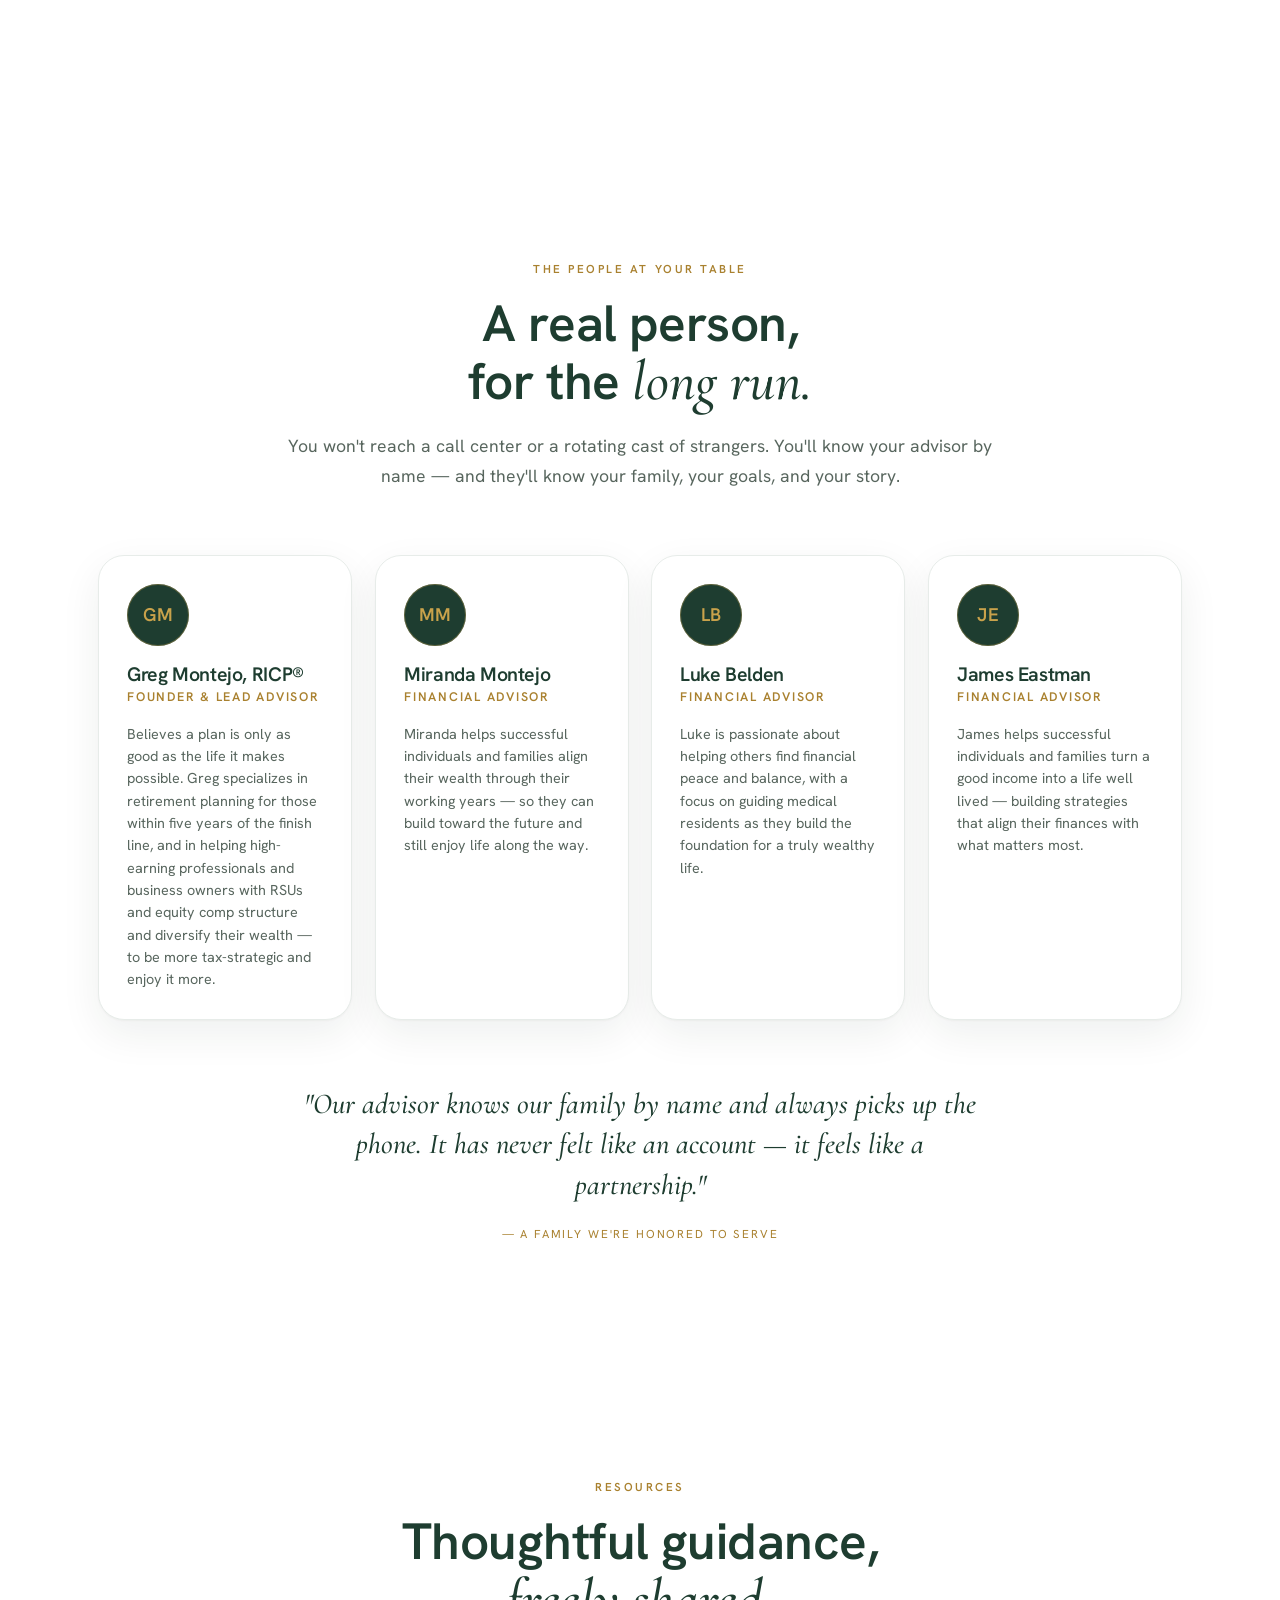
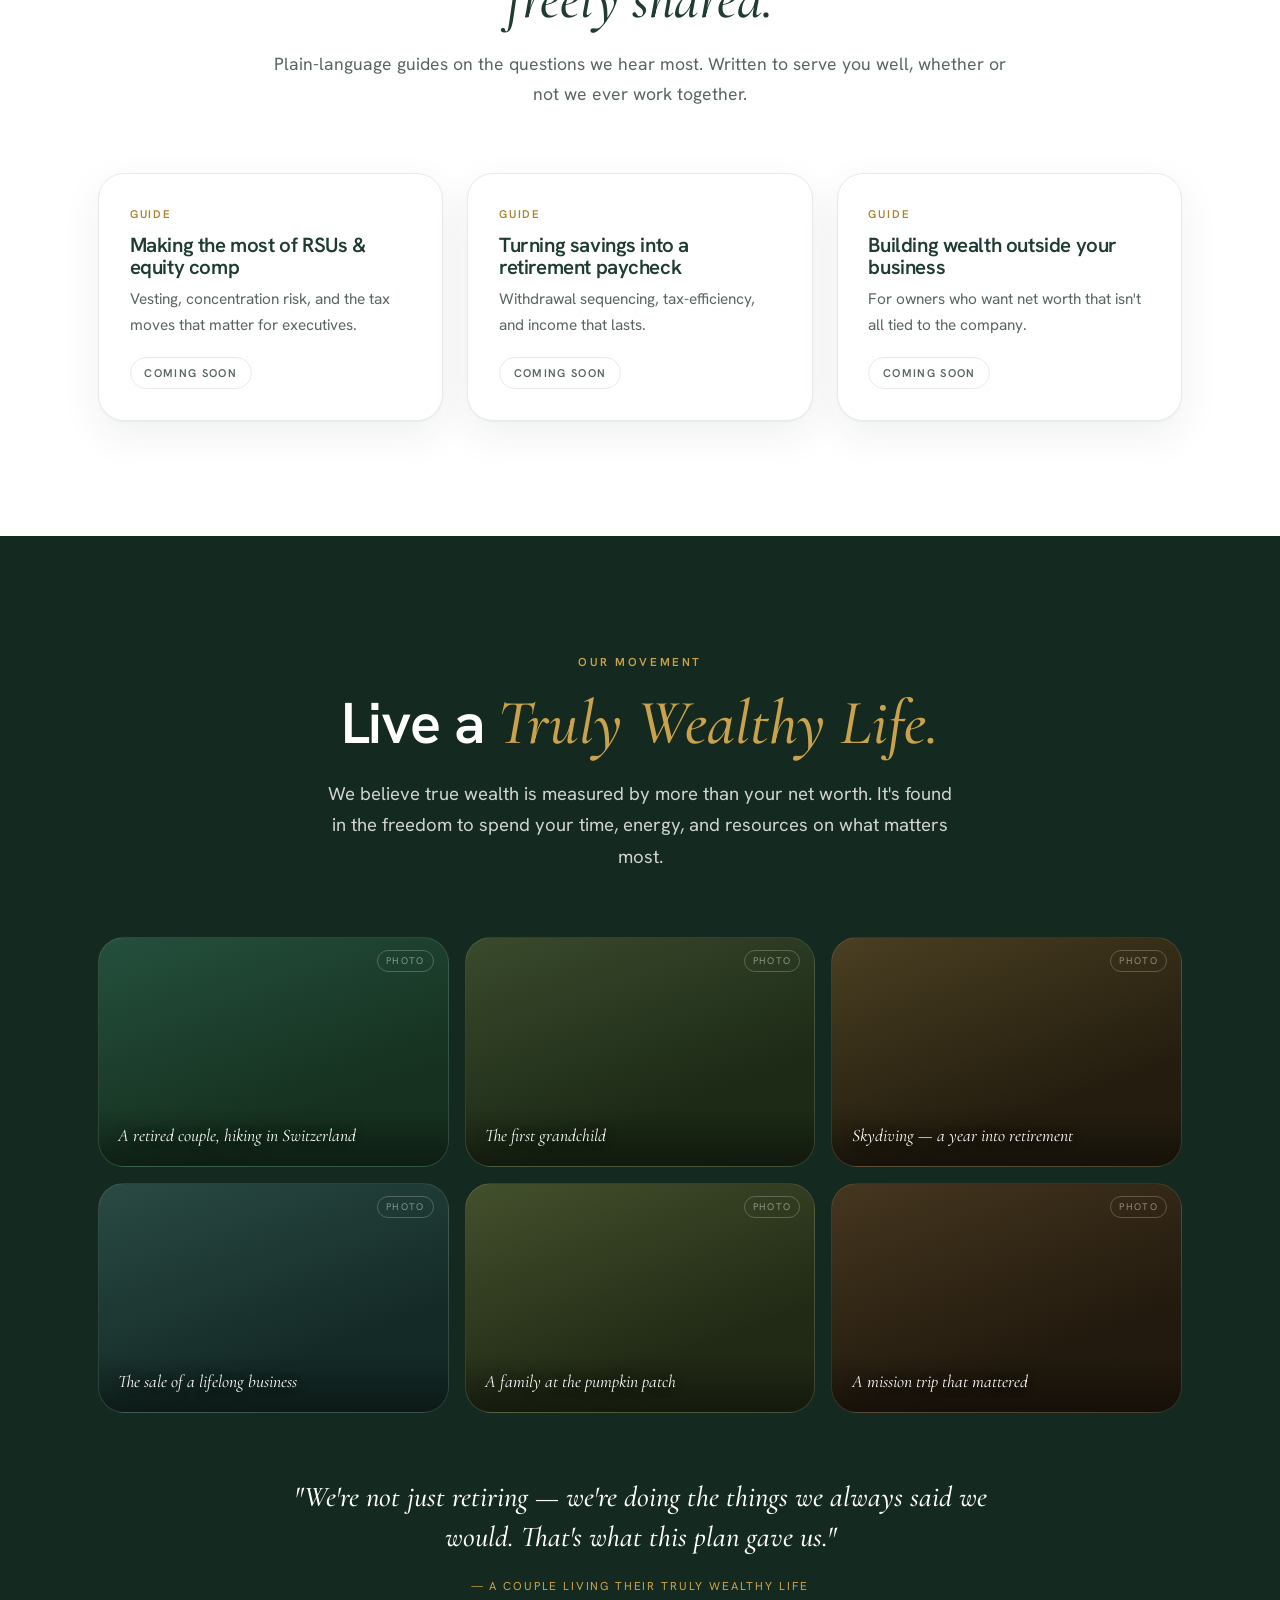
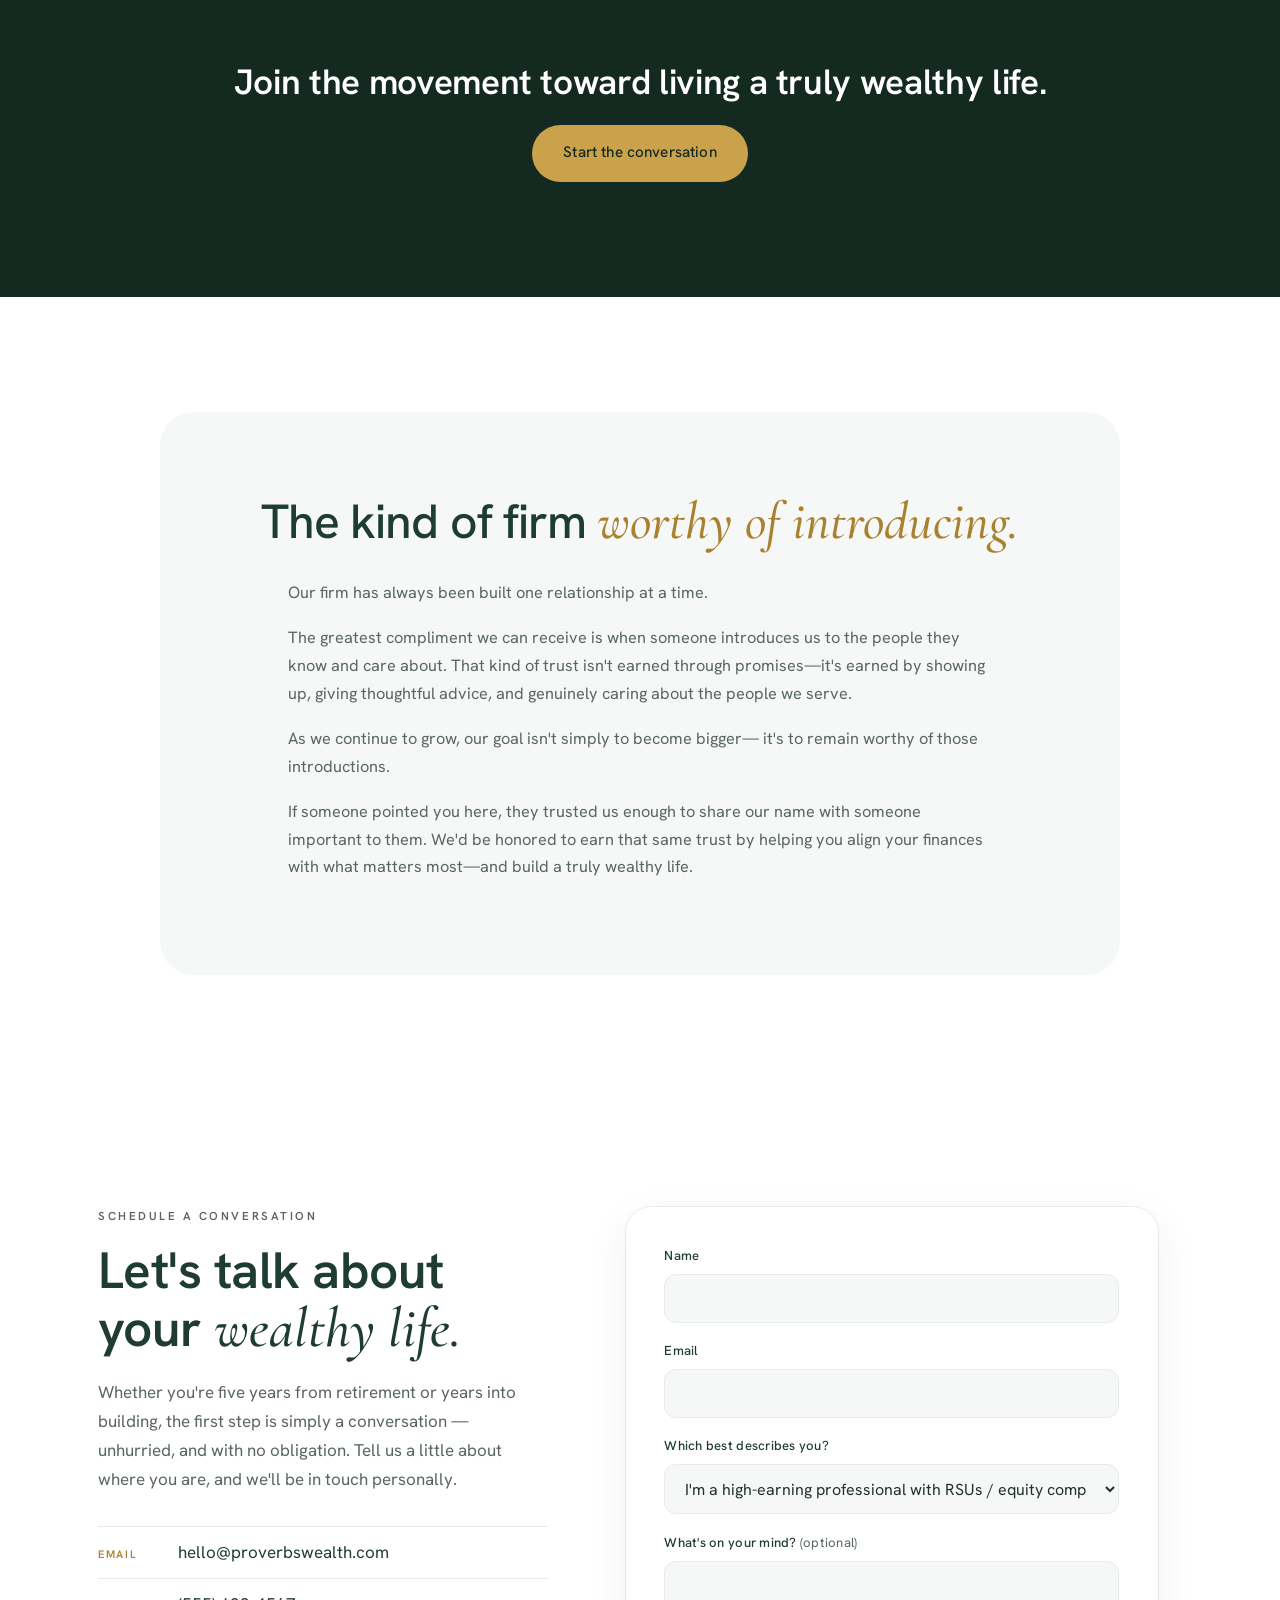
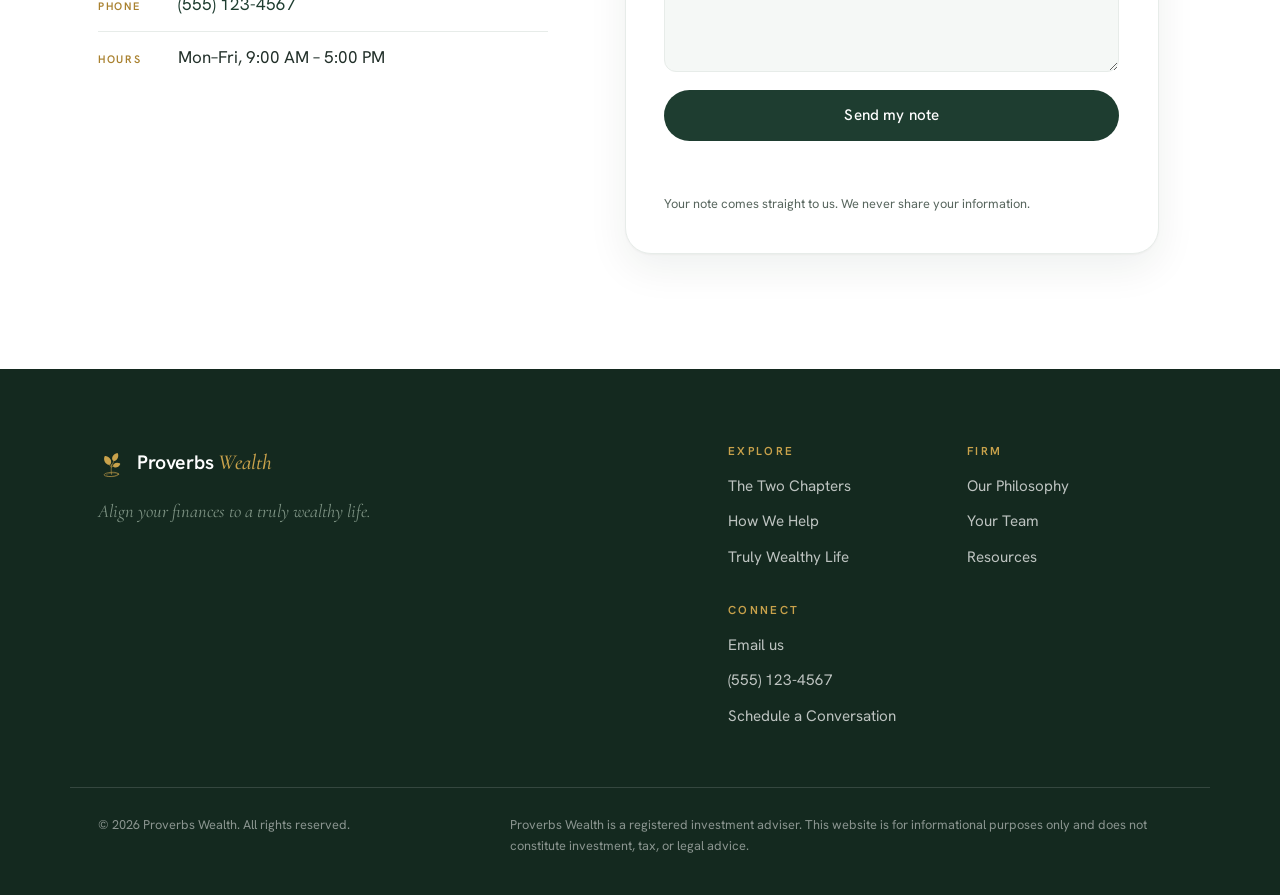
==== commit 716693c2: "Relationship section: headline 'worthy of introducing' + broaden copy beyond 'people you love' Co-Au" ====
--- a/index.html
+++ b/index.html
@@ -442,19 +442,19 @@
     <section class="section referral">
       <div class="wrap referral-inner">
         <p class="referral-quote">
-          The kind of firm you'd <em>introduce</em> to the people you love.
+          The kind of firm <em>worthy of introducing.</em>
         </p>
         <div class="referral-body">
           <p>Our firm has always been built one relationship at a time.</p>
           <p>
             The greatest compliment we can receive is when someone introduces us
-            to the people they care about most. That kind of trust isn't earned
-            through promises&mdash;it's earned by showing up, giving thoughtful
-            advice, and genuinely caring about the people we serve.
+            to the people they know and care about. That kind of trust isn't
+            earned through promises&mdash;it's earned by showing up, giving
+            thoughtful advice, and genuinely caring about the people we serve.
           </p>
           <p>
-            As we continue to grow, our goal isn't simply to become a bigger
-            firm. It's to remain a firm worthy of those introductions.
+            As we continue to grow, our goal isn't simply to become bigger&mdash;
+            it's to remain worthy of those introductions.
           </p>
           <p>
             If someone pointed you here, they trusted us enough to share our name
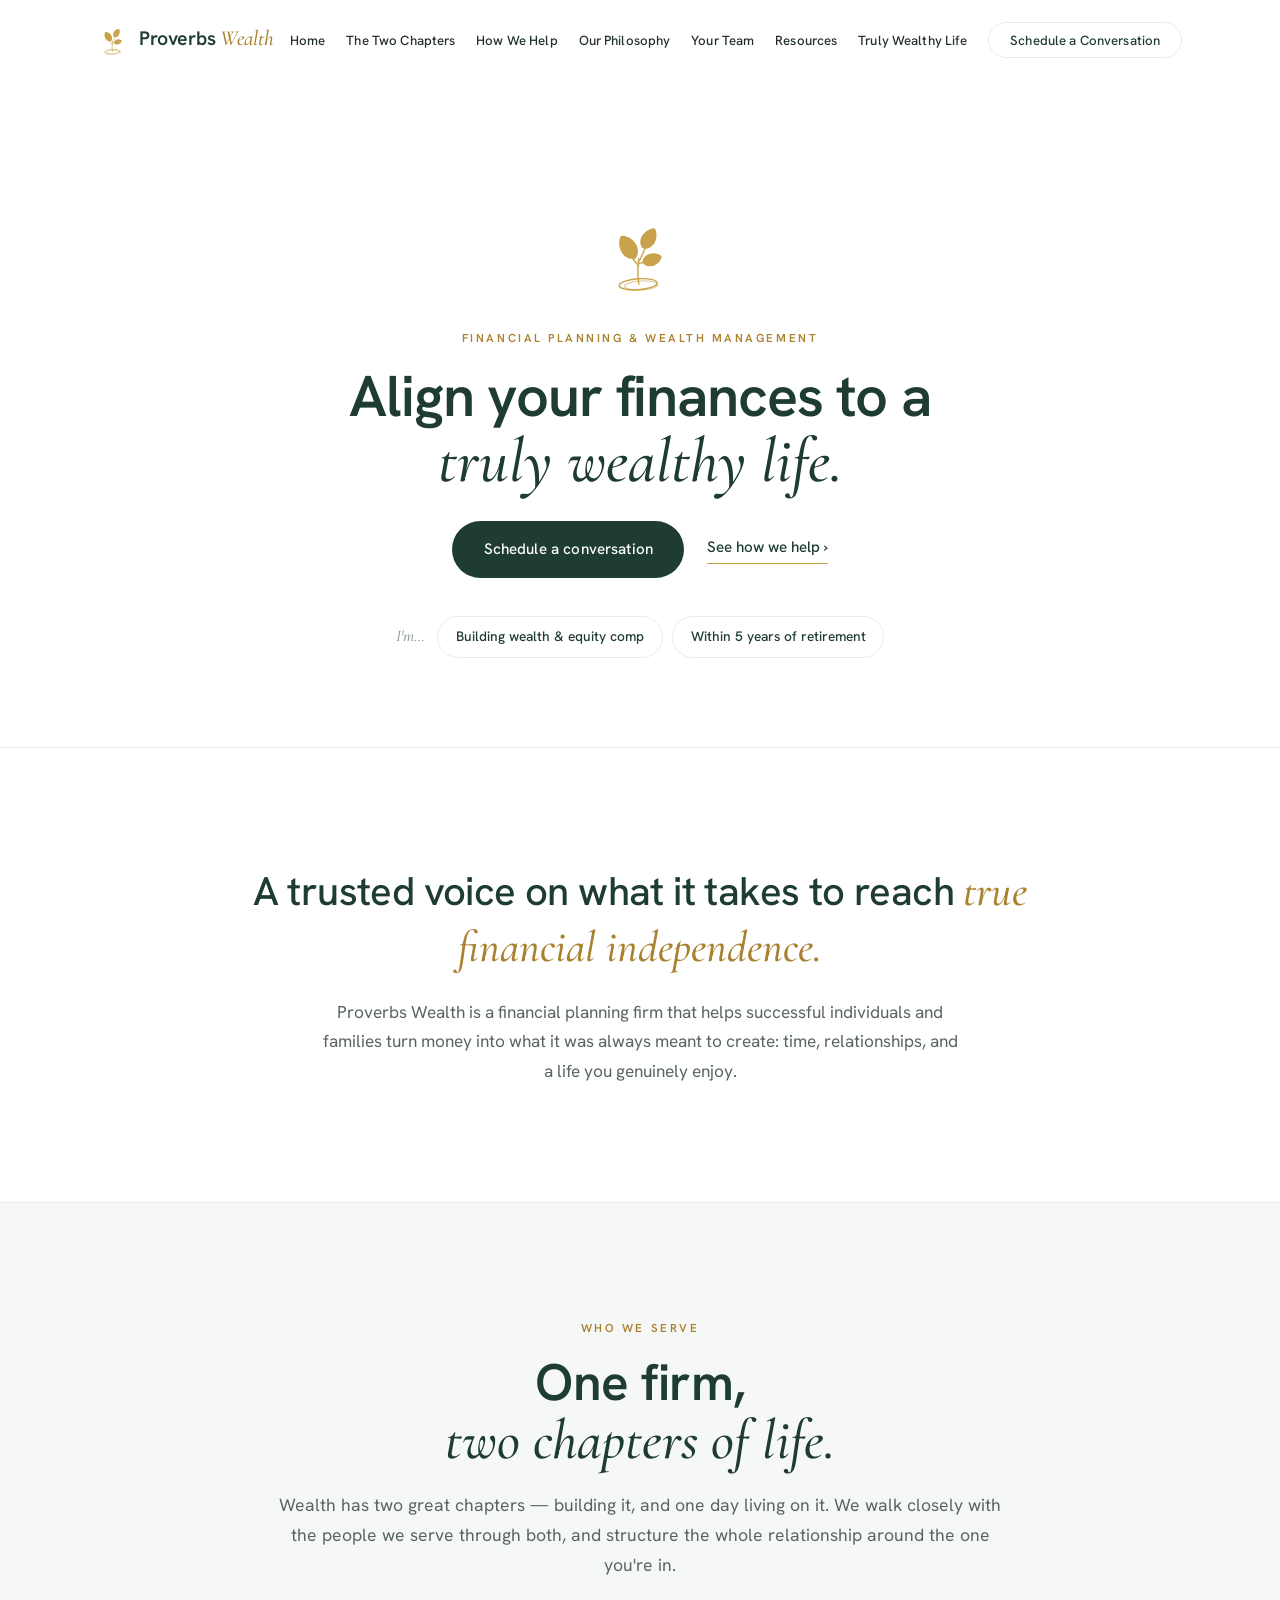
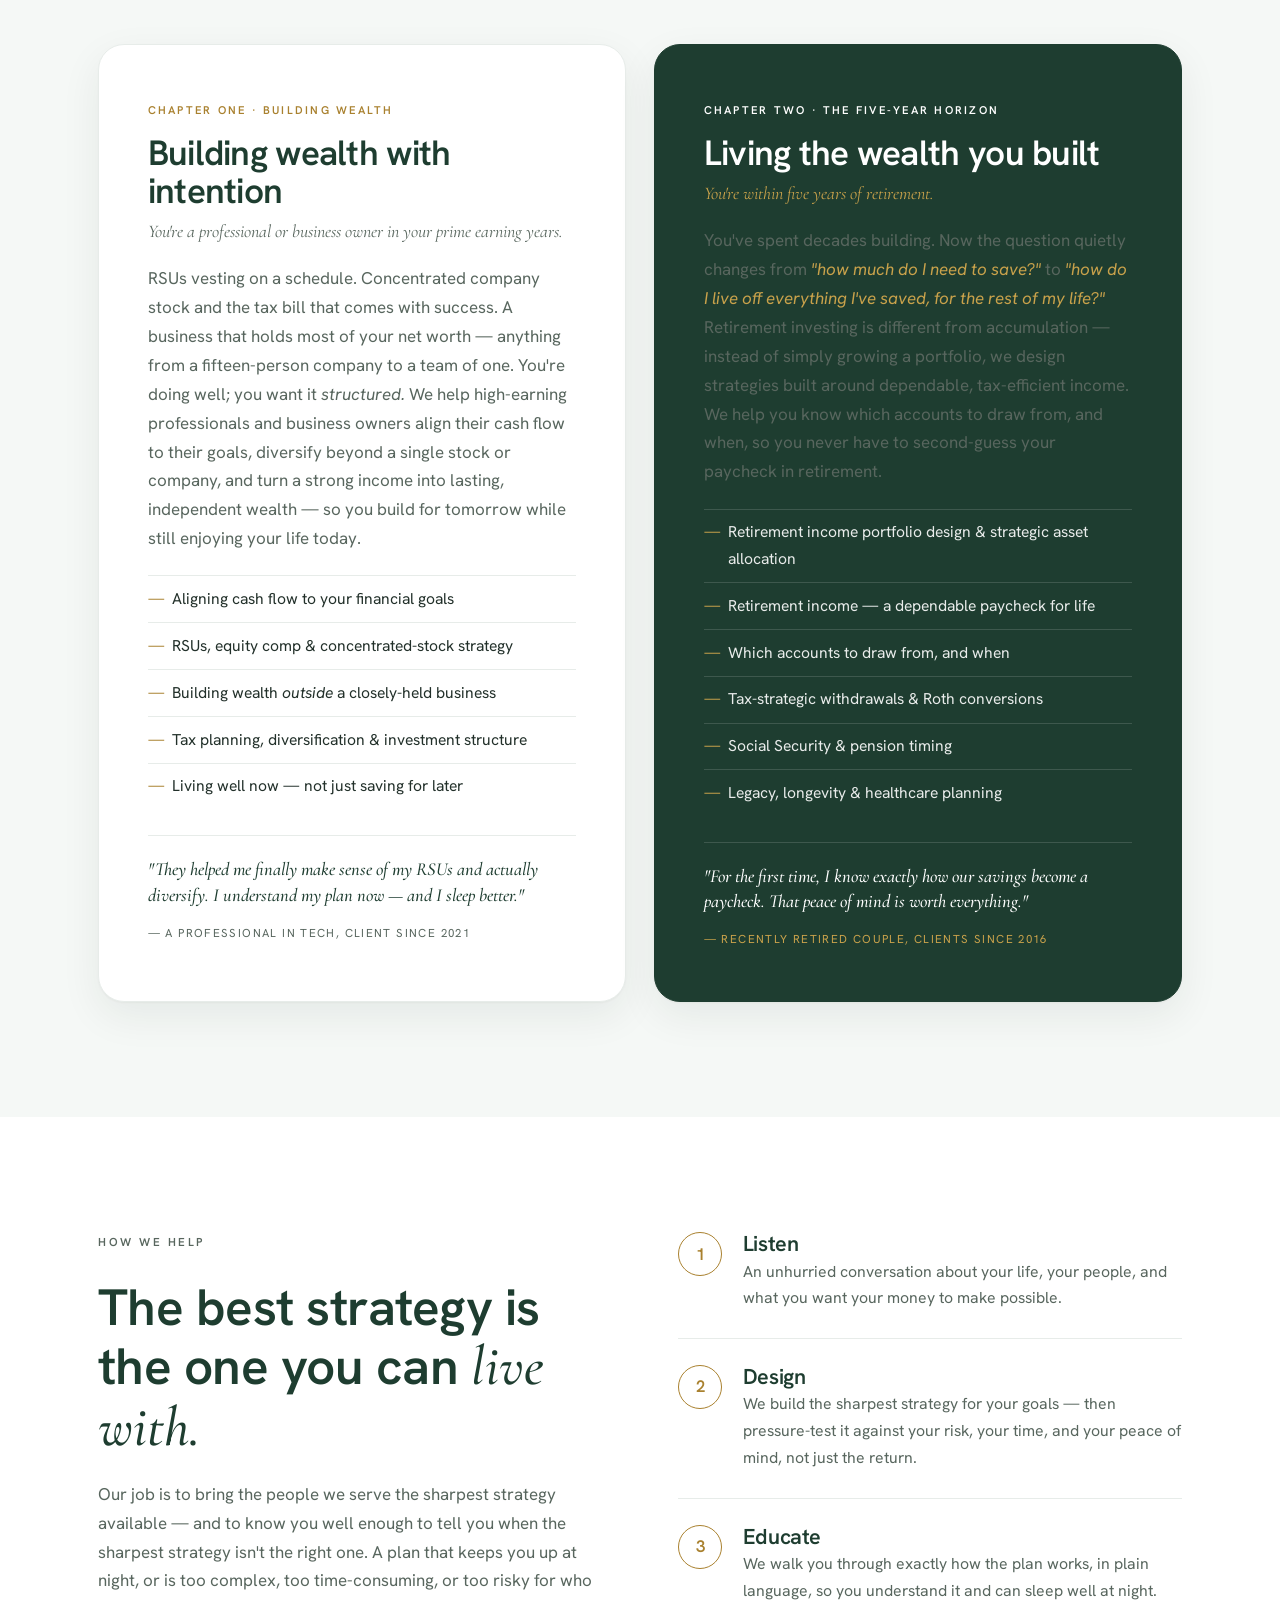
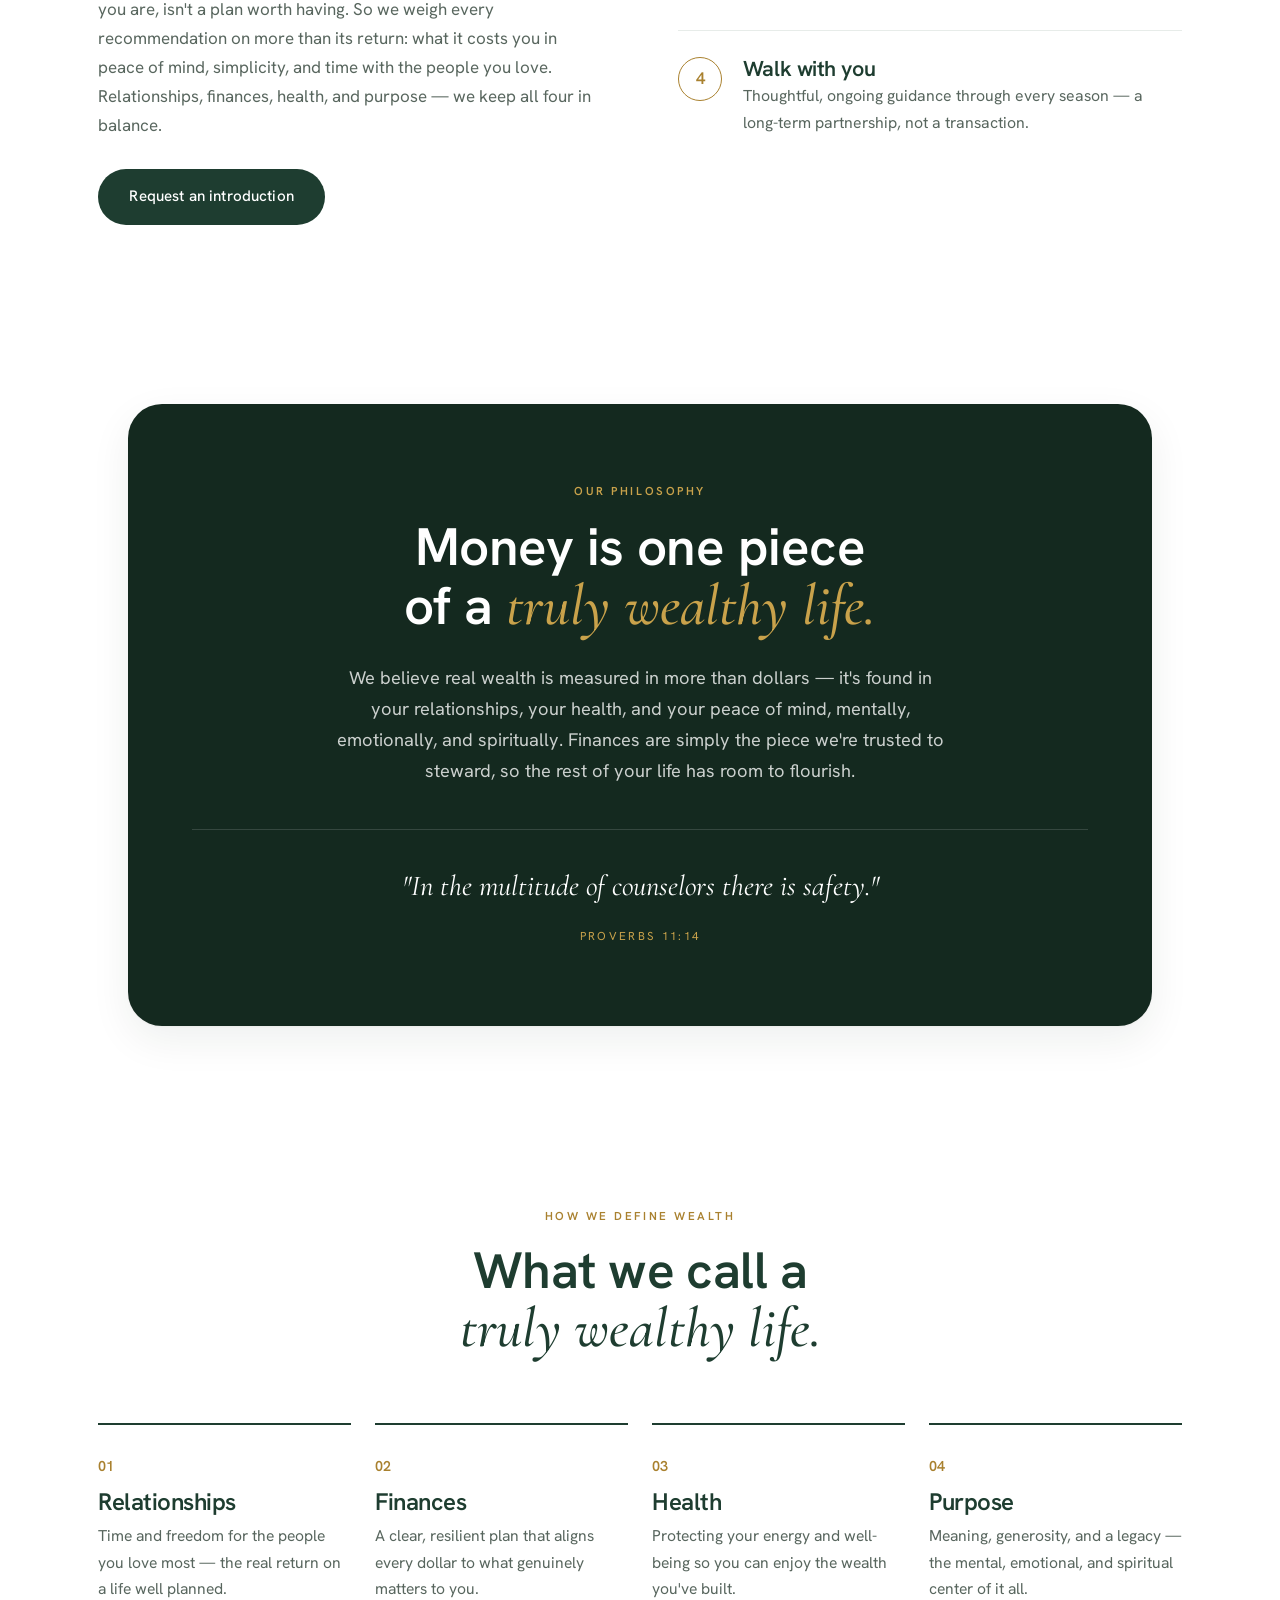
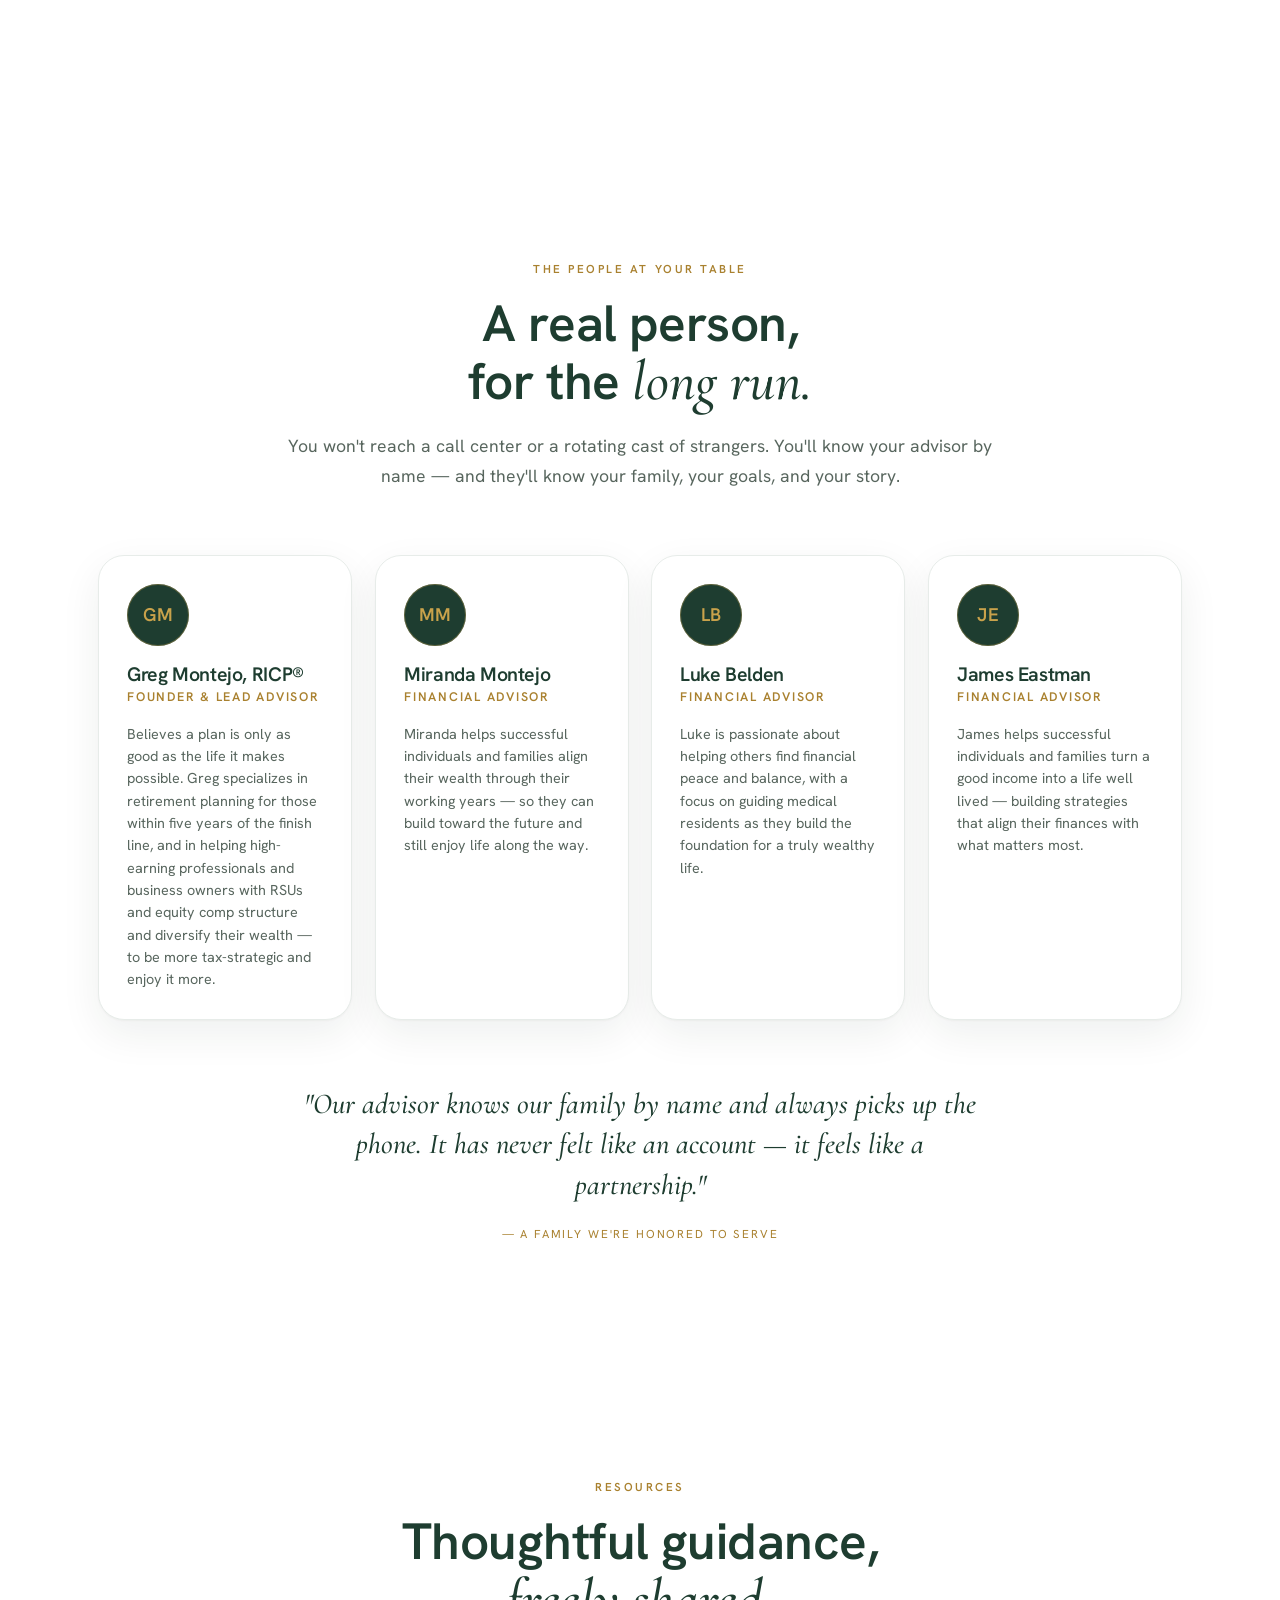
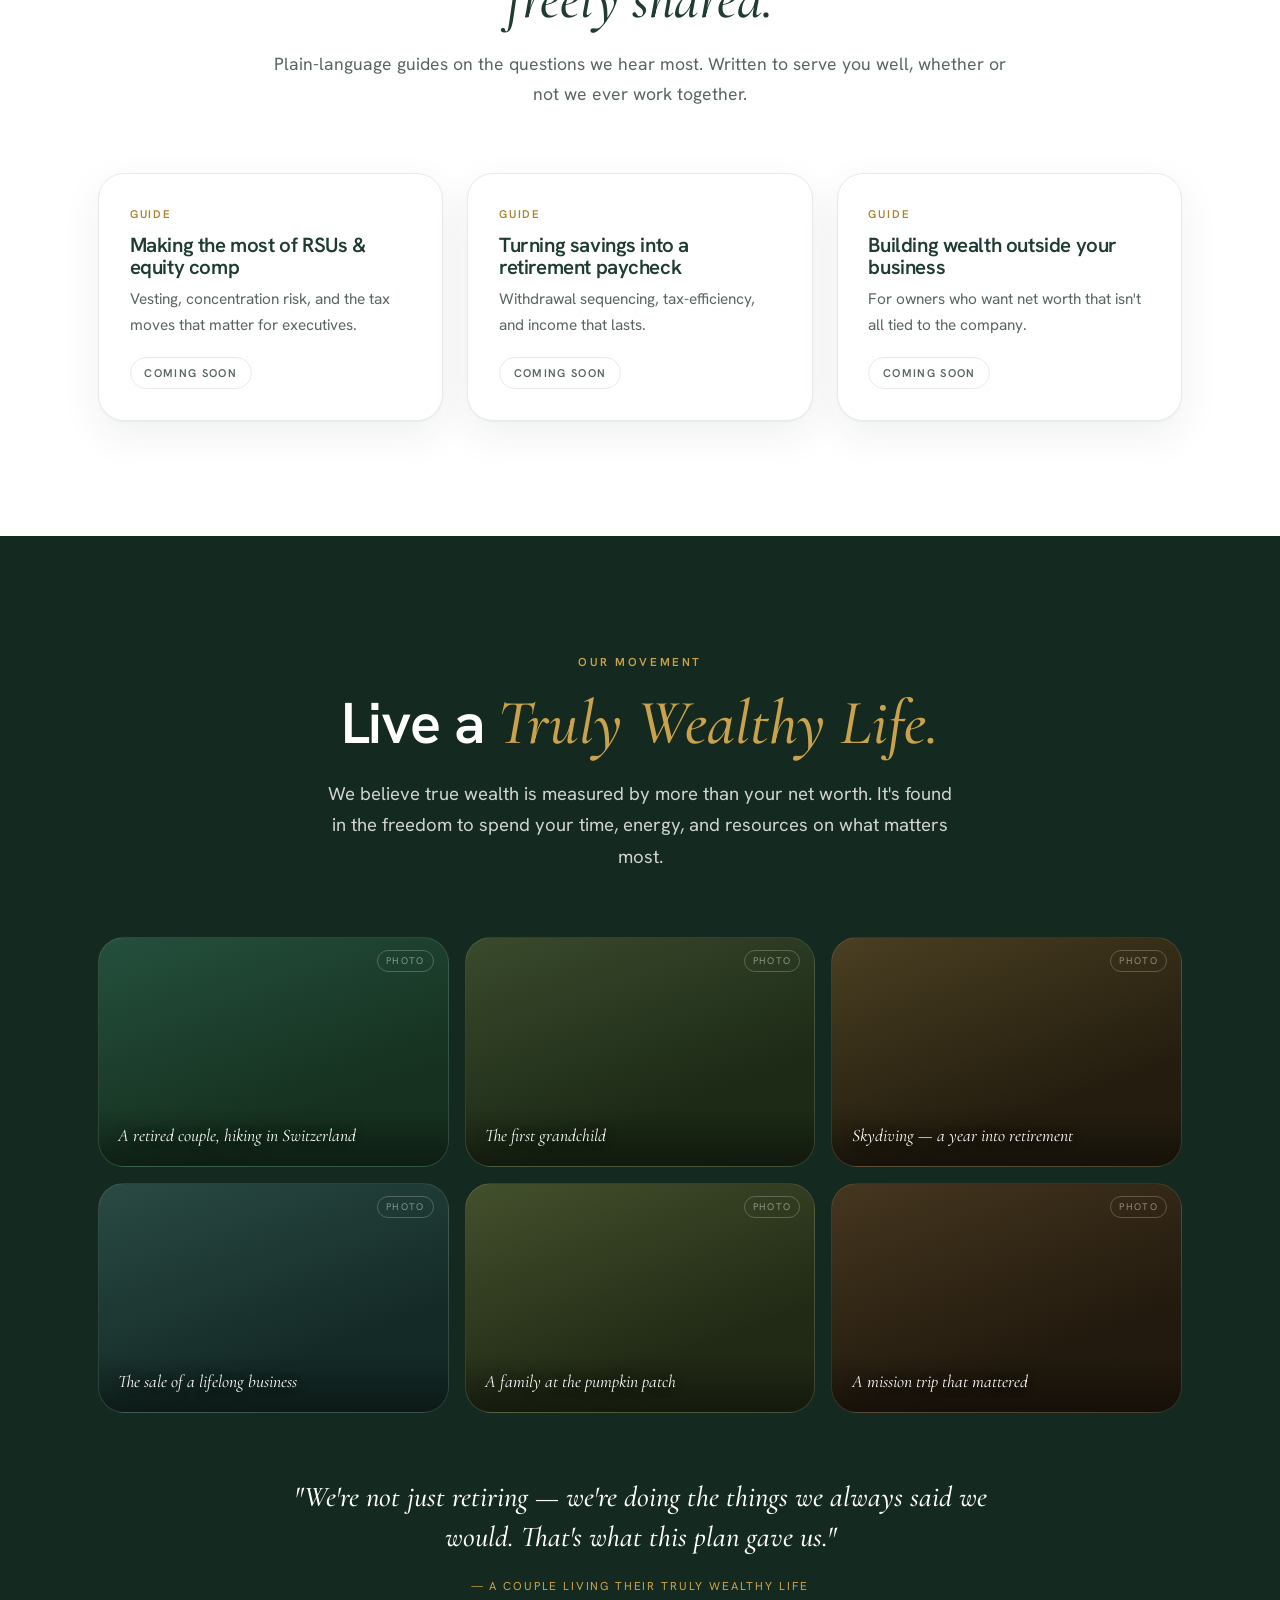
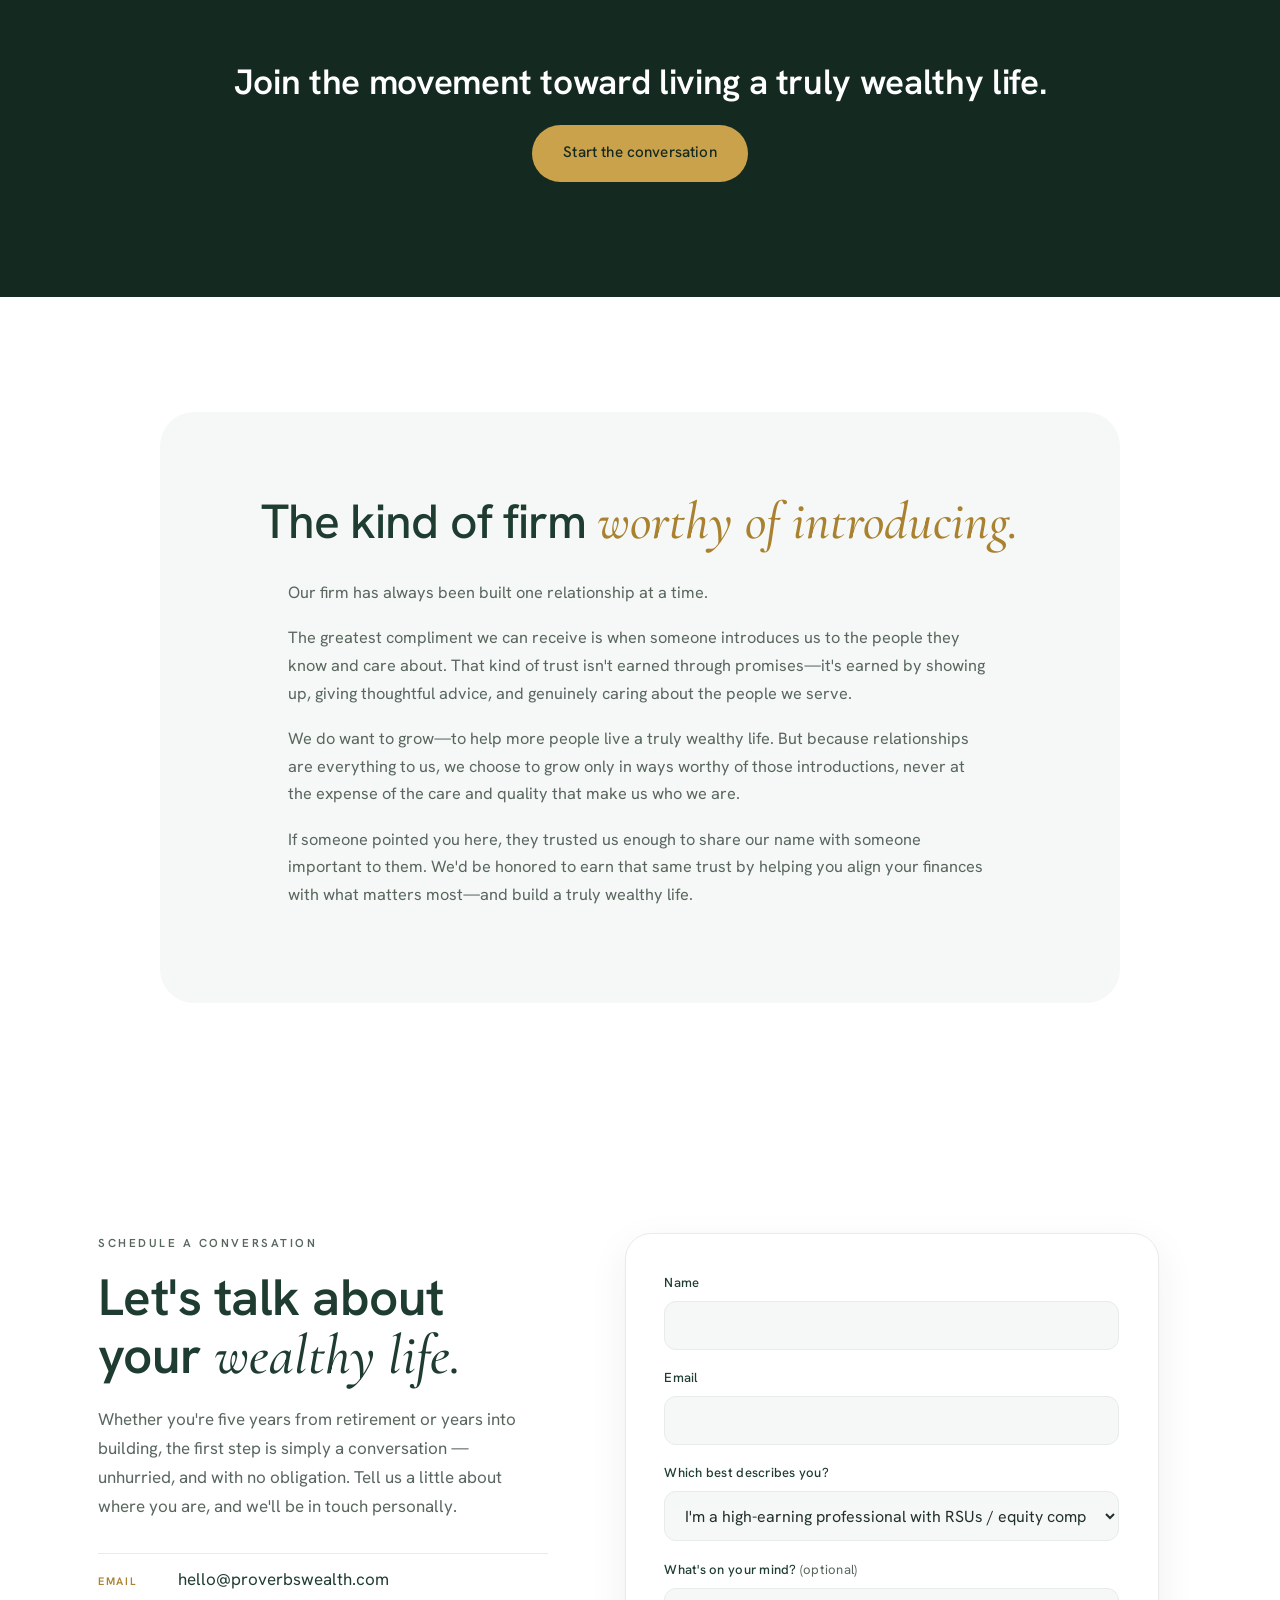
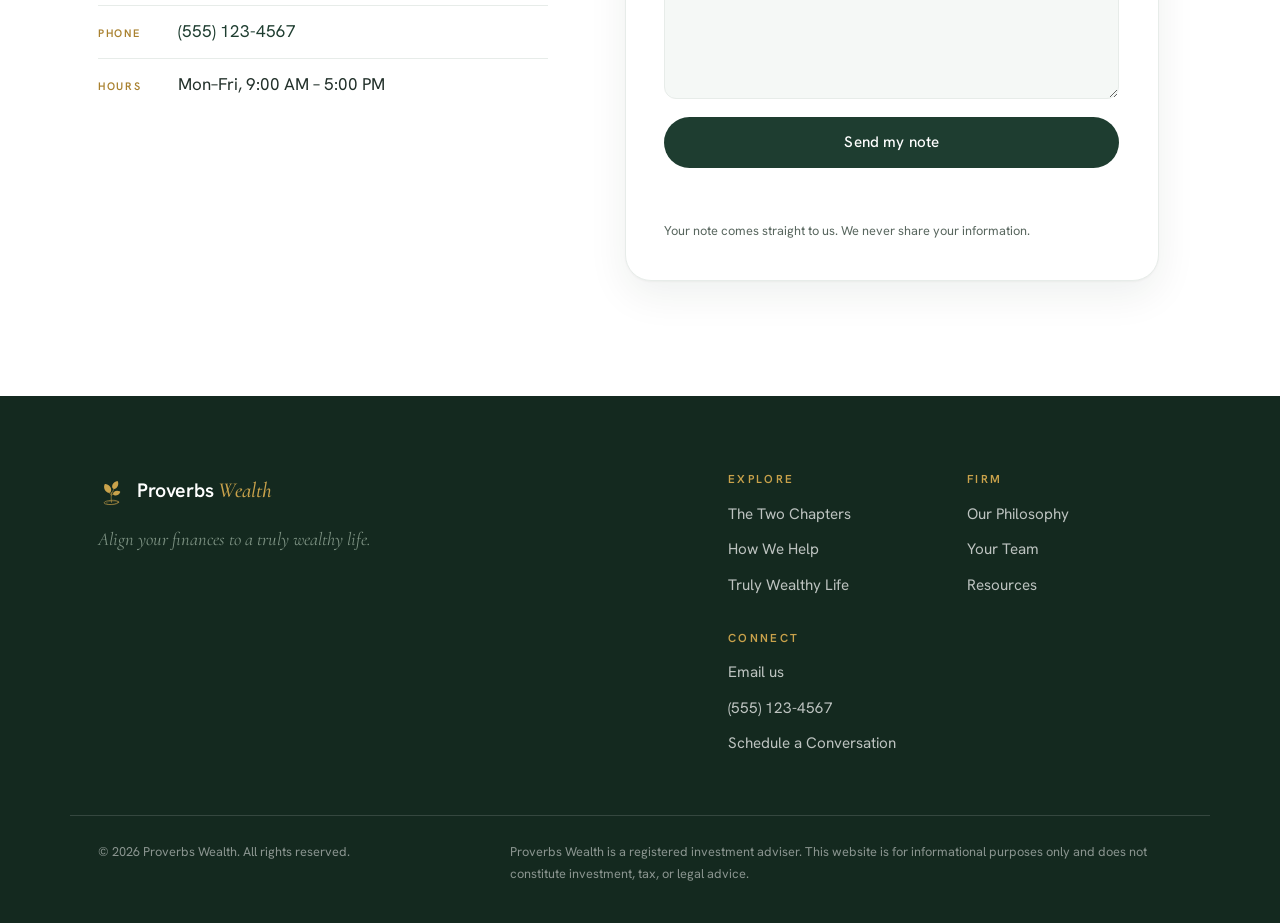
==== commit b10369a1: "Refine growth paragraph: grow to serve more, but only in ways worthy of introductions Co-Authored-By" ====
--- a/index.html
+++ b/index.html
@@ -453,8 +453,10 @@
             thoughtful advice, and genuinely caring about the people we serve.
           </p>
           <p>
-            As we continue to grow, our goal isn't simply to become bigger&mdash;
-            it's to remain worthy of those introductions.
+            We do want to grow&mdash;to help more people live a truly wealthy
+            life. But because relationships are everything to us, we choose to
+            grow only in ways worthy of those introductions, never at the expense
+            of the care and quality that make us who we are.
           </p>
           <p>
             If someone pointed you here, they trusted us enough to share our name
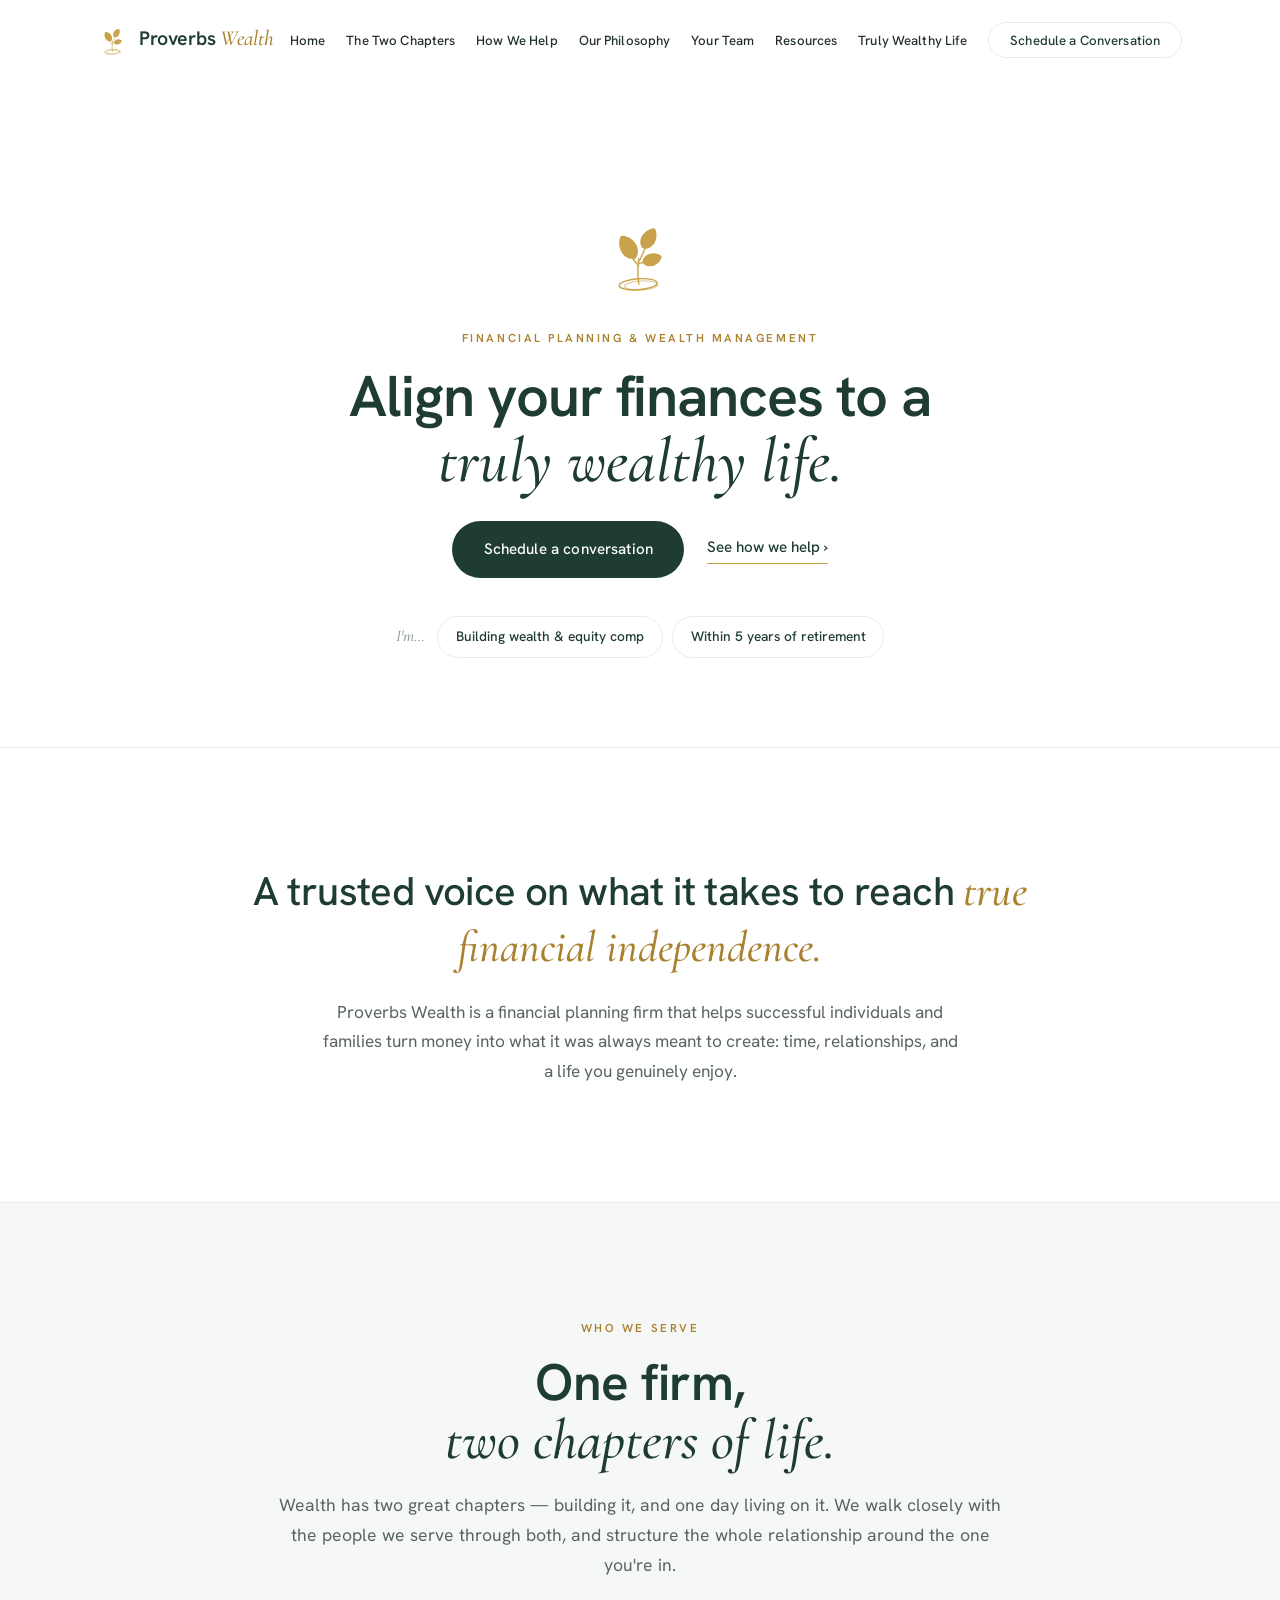
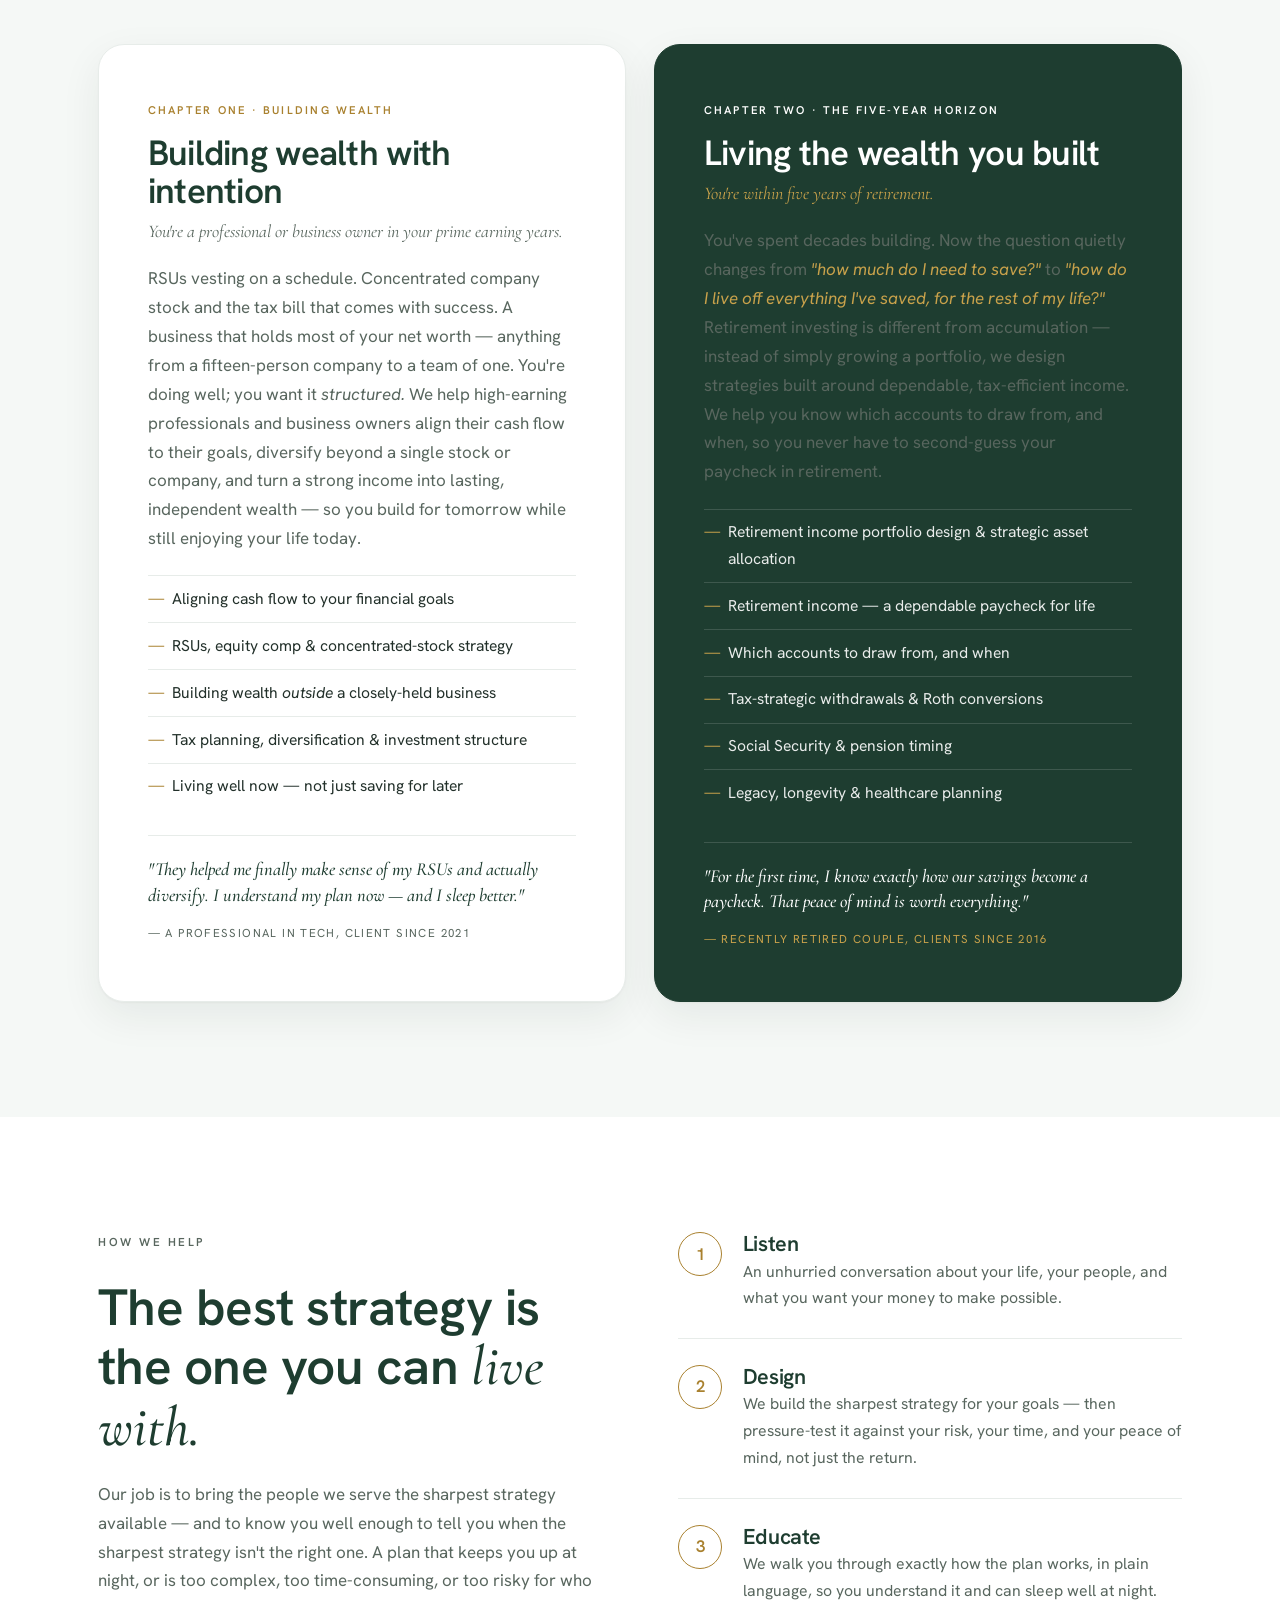
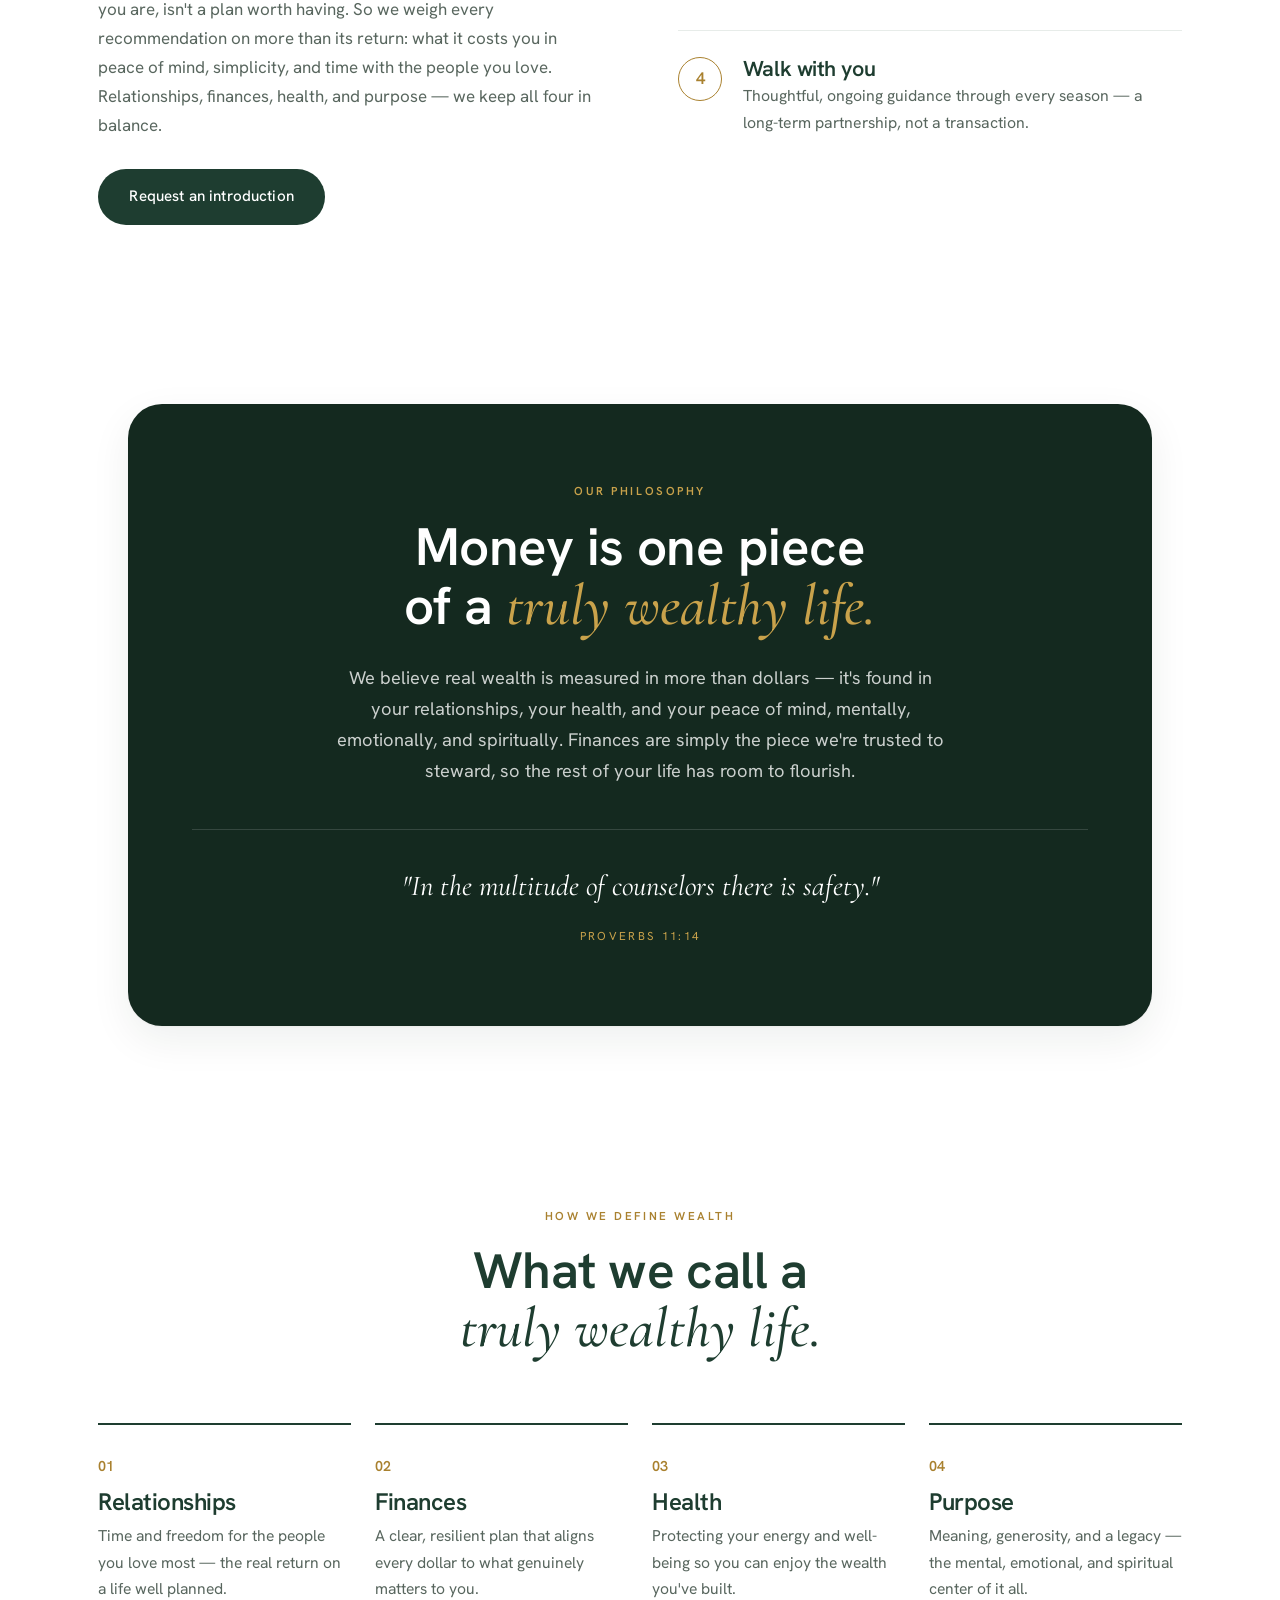
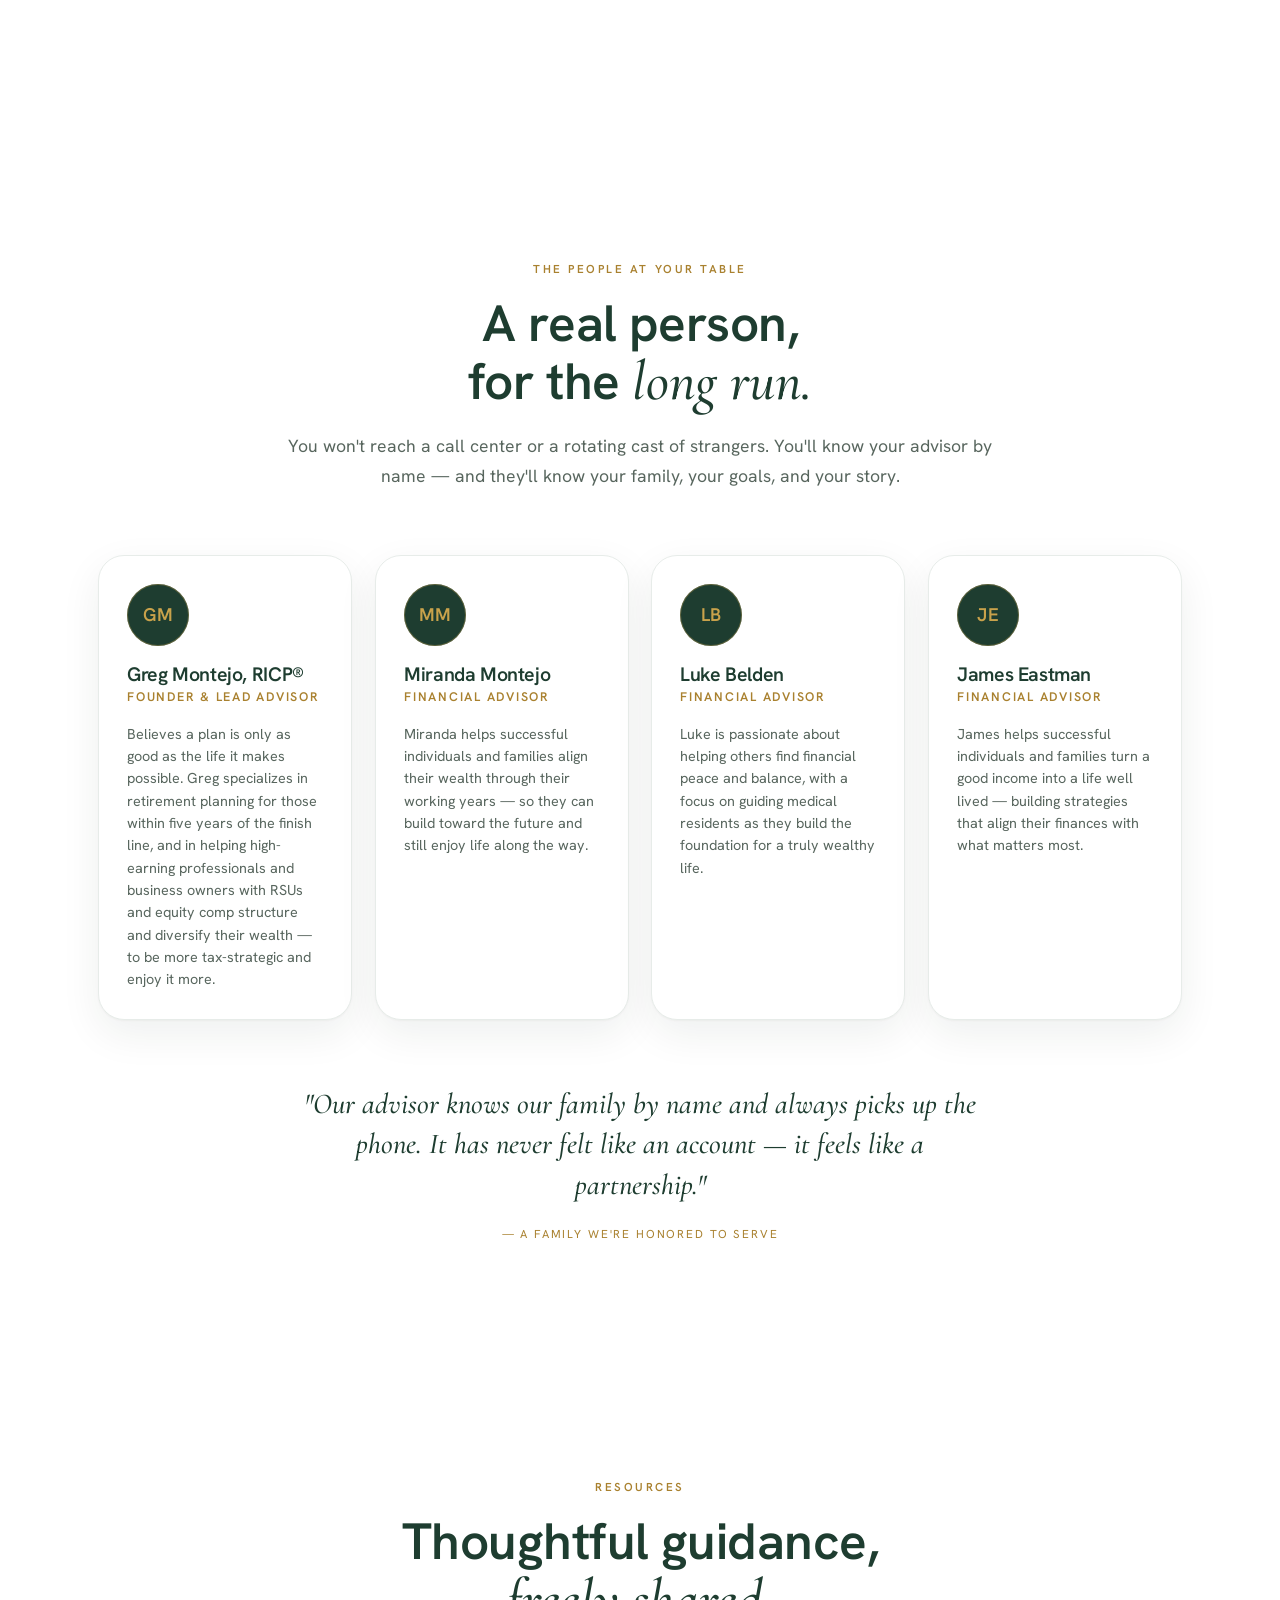
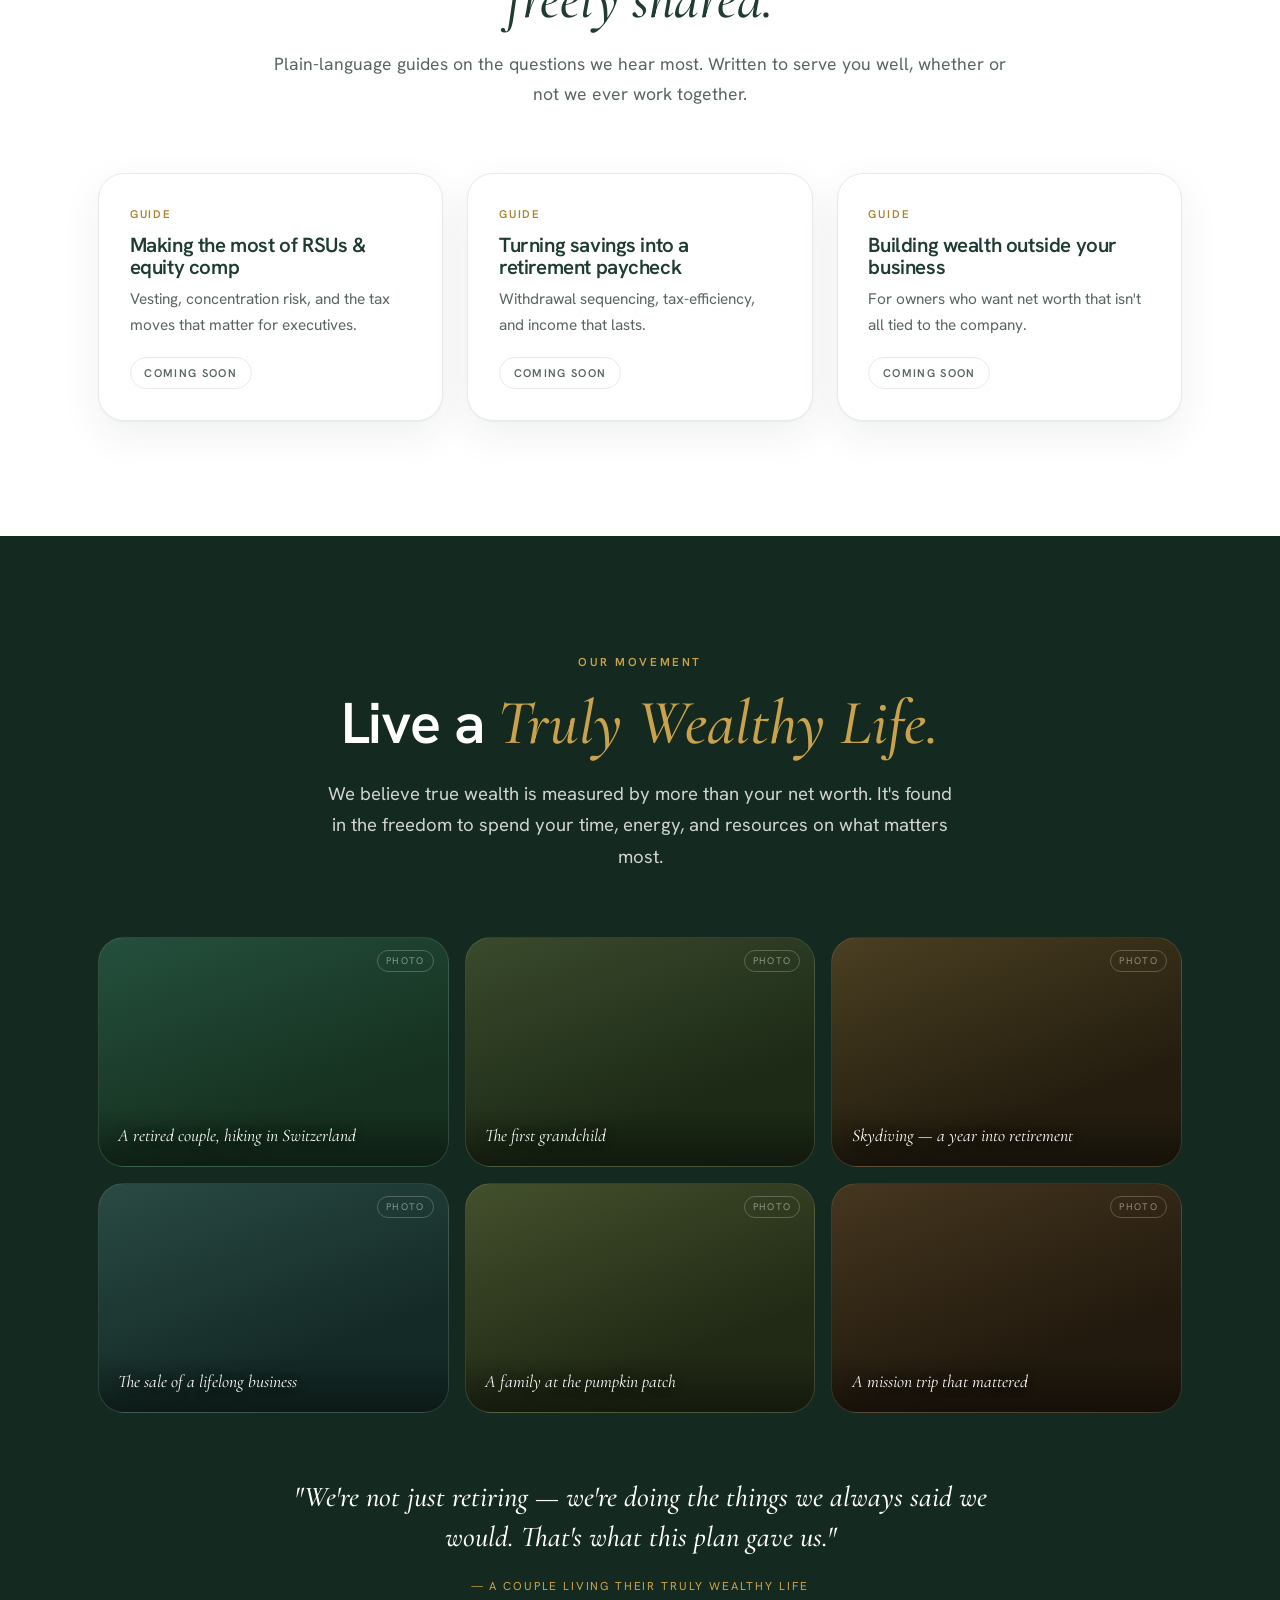
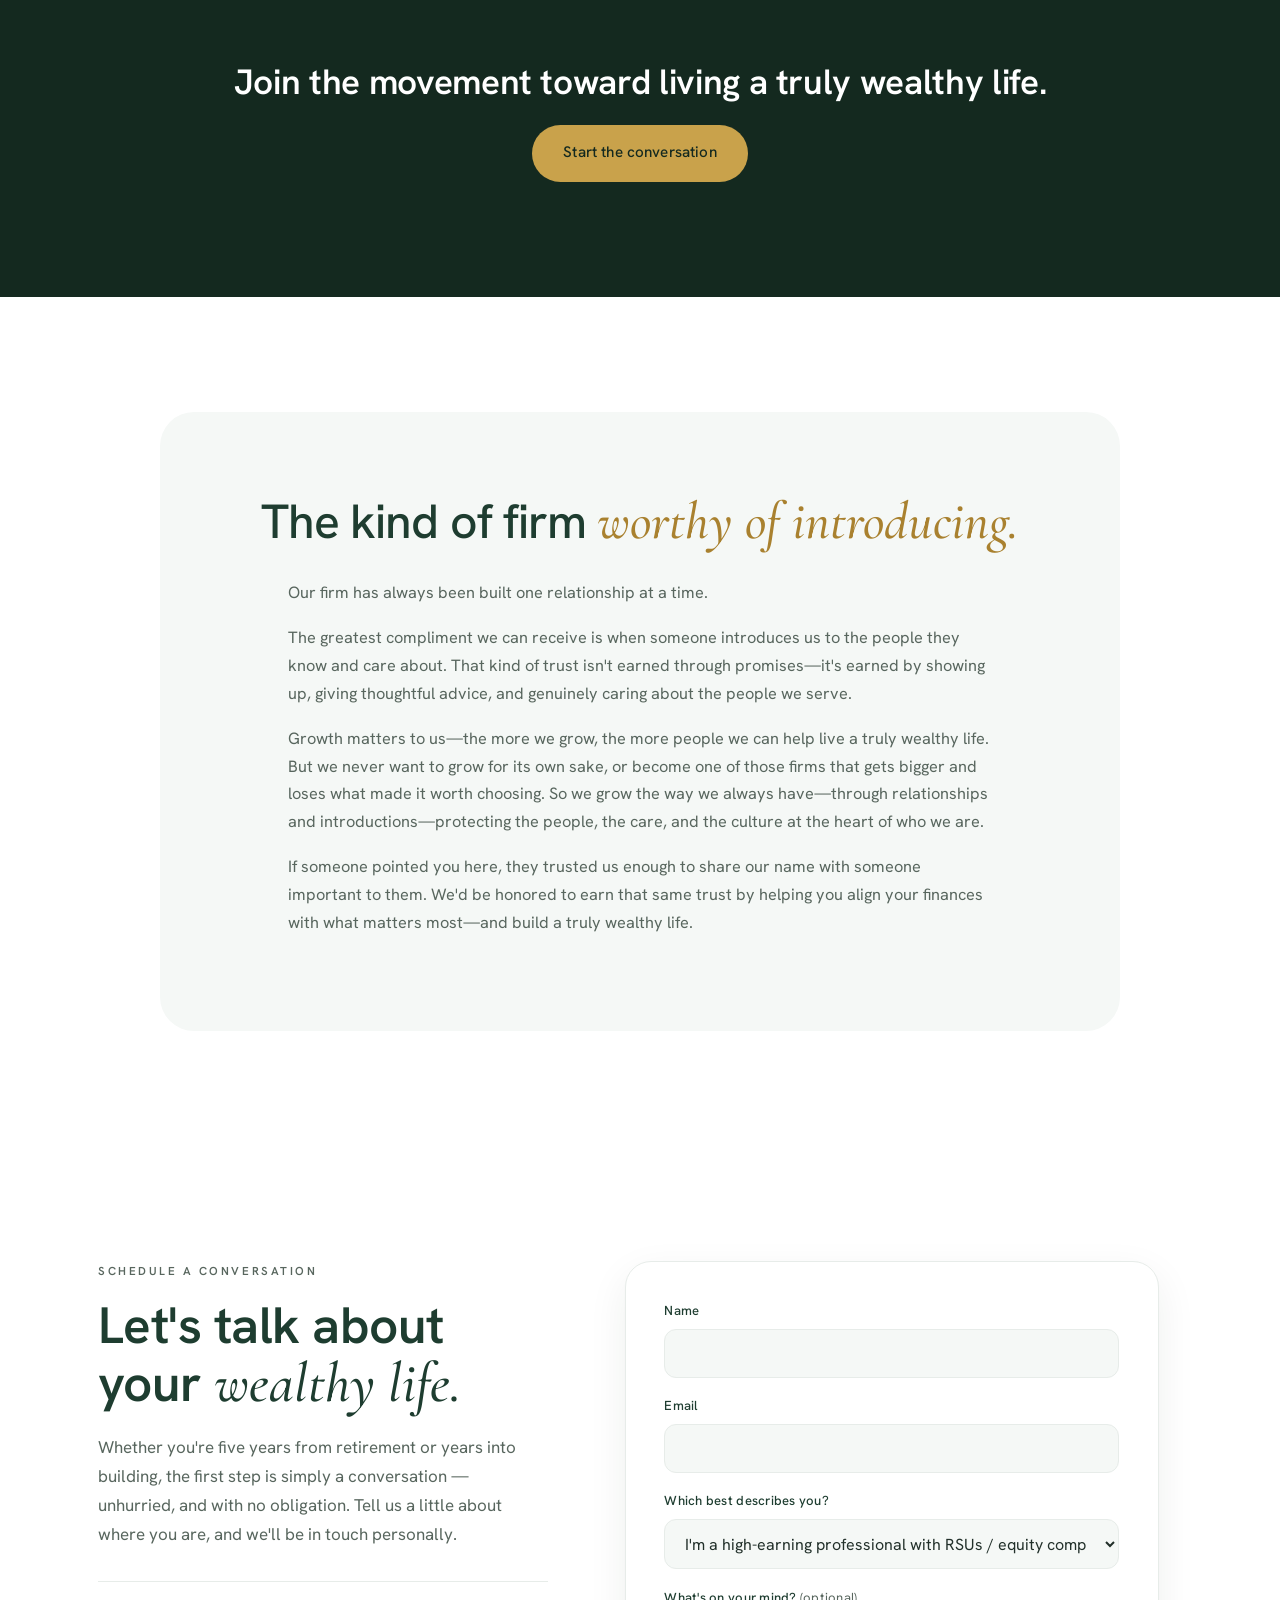
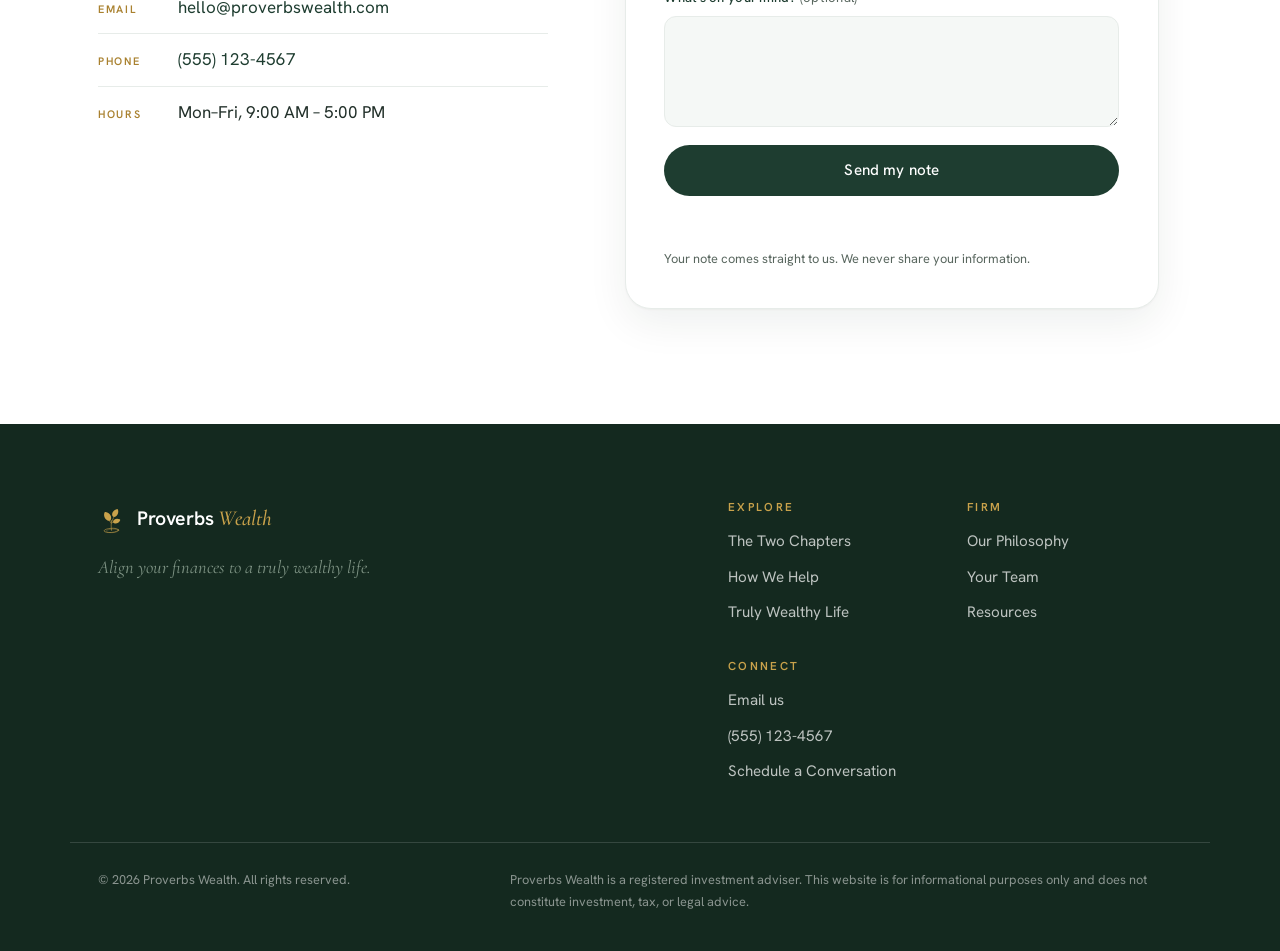
==== commit 504b72d5: "Deepen growth paragraph: grow to serve more, but never lose what makes us worth choosing Co-Authored" ====
--- a/index.html
+++ b/index.html
@@ -453,10 +453,12 @@
             thoughtful advice, and genuinely caring about the people we serve.
           </p>
           <p>
-            We do want to grow&mdash;to help more people live a truly wealthy
-            life. But because relationships are everything to us, we choose to
-            grow only in ways worthy of those introductions, never at the expense
-            of the care and quality that make us who we are.
+            Growth matters to us&mdash;the more we grow, the more people we can
+            help live a truly wealthy life. But we never want to grow for its own
+            sake, or become one of those firms that gets bigger and loses what
+            made it worth choosing. So we grow the way we always have&mdash;through
+            relationships and introductions&mdash;protecting the people, the care,
+            and the culture at the heart of who we are.
           </p>
           <p>
             If someone pointed you here, they trusted us enough to share our name
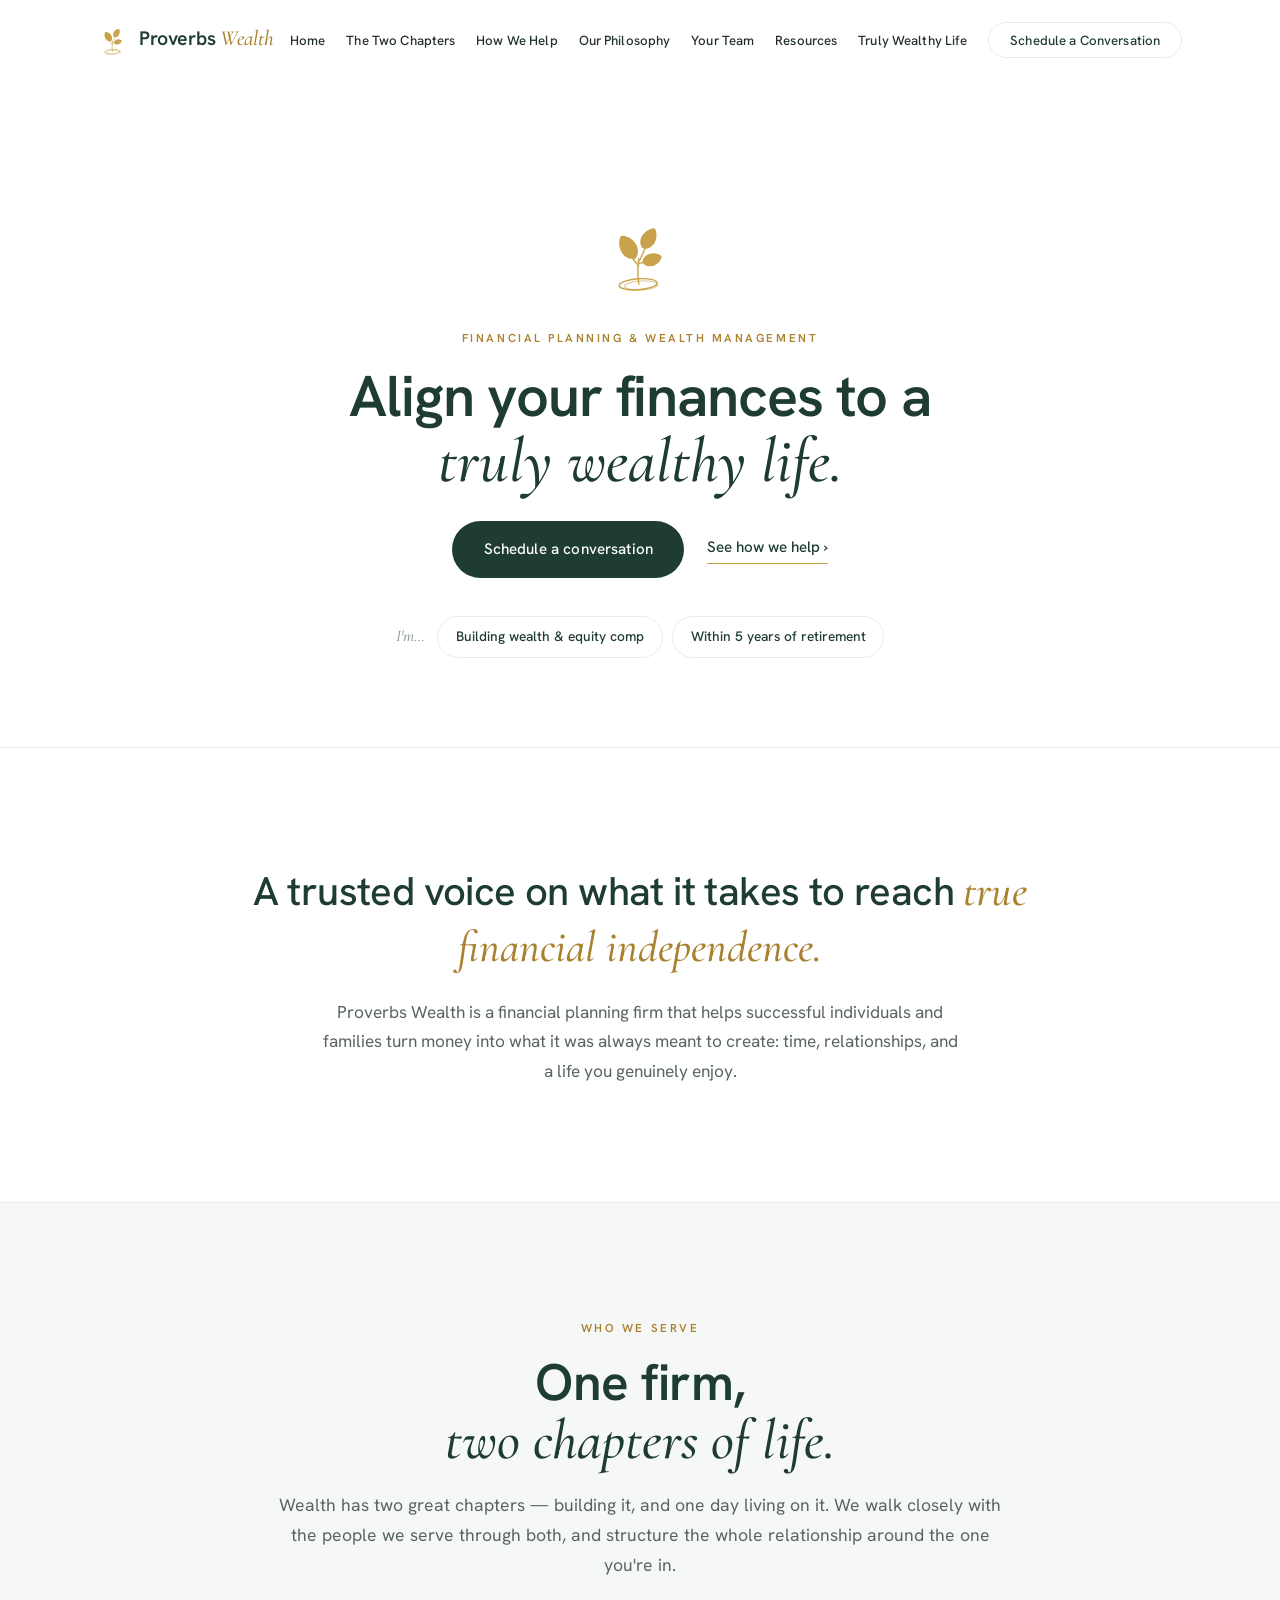
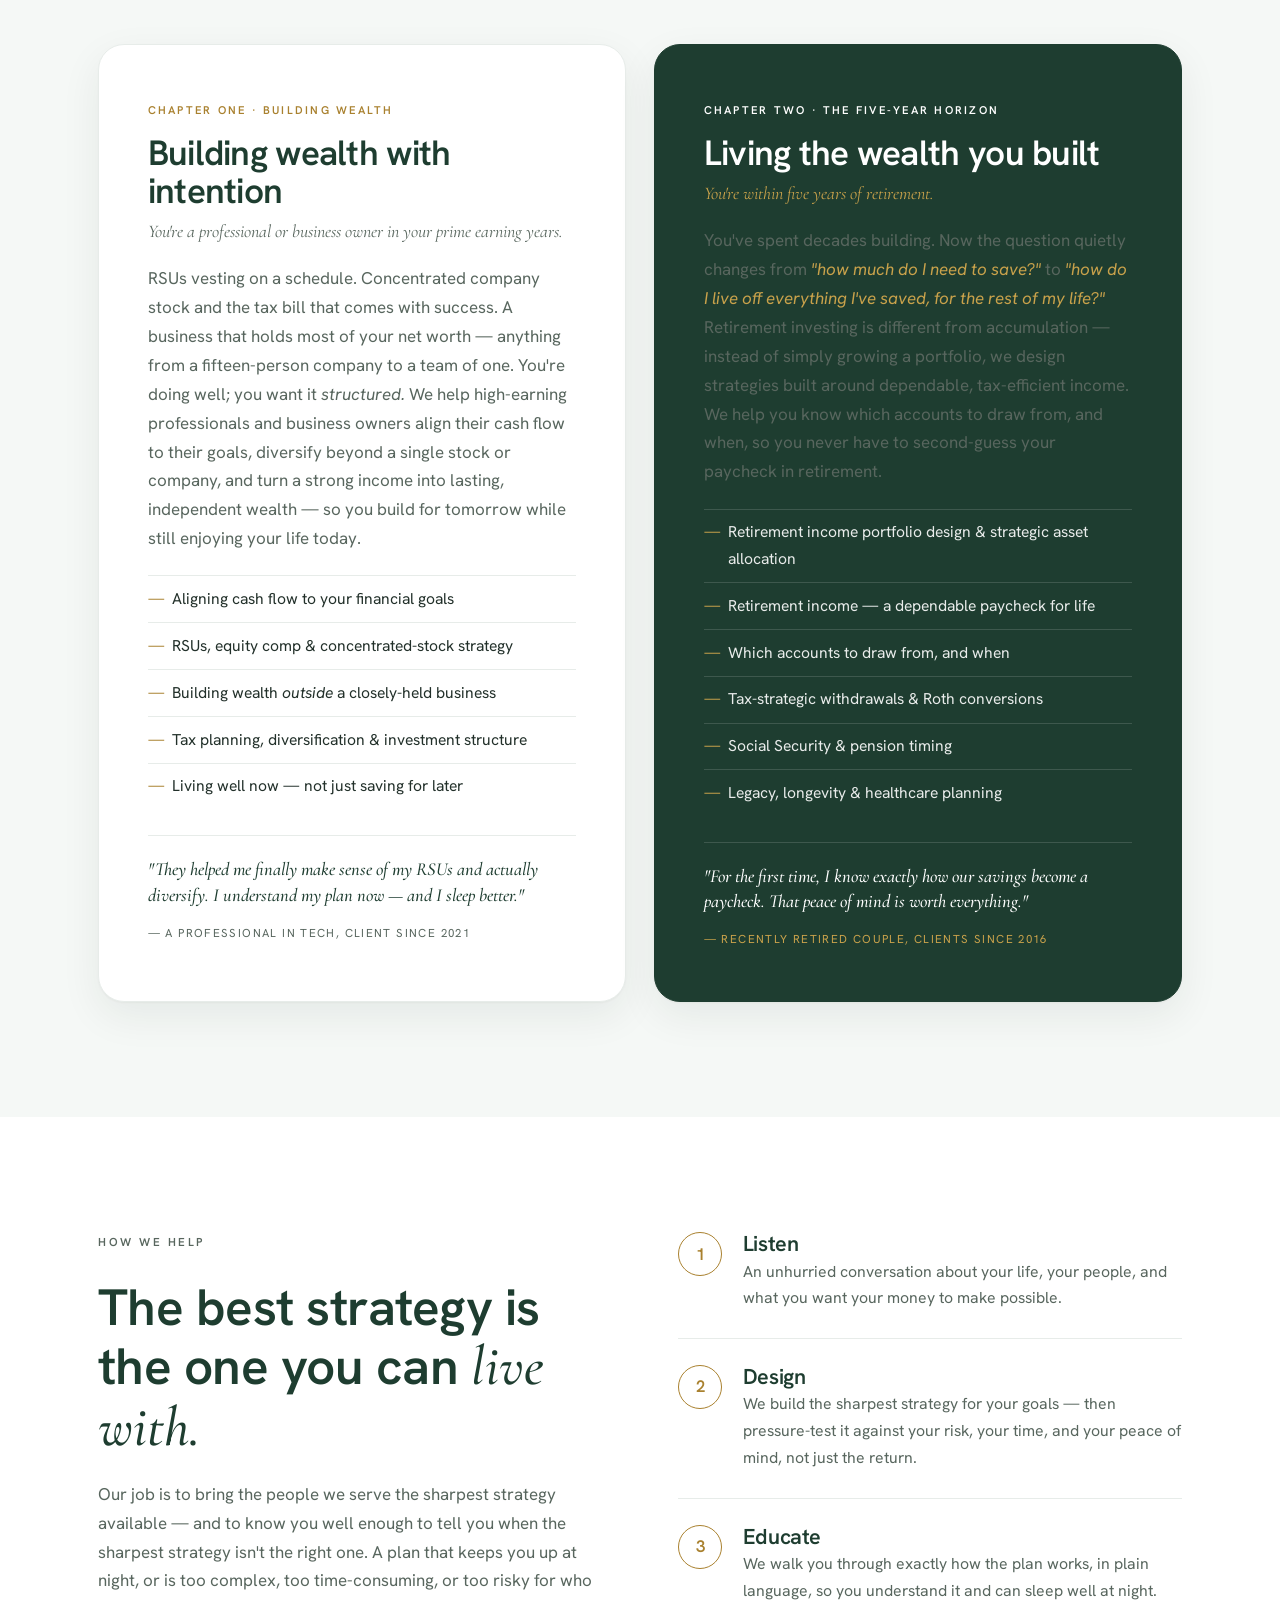
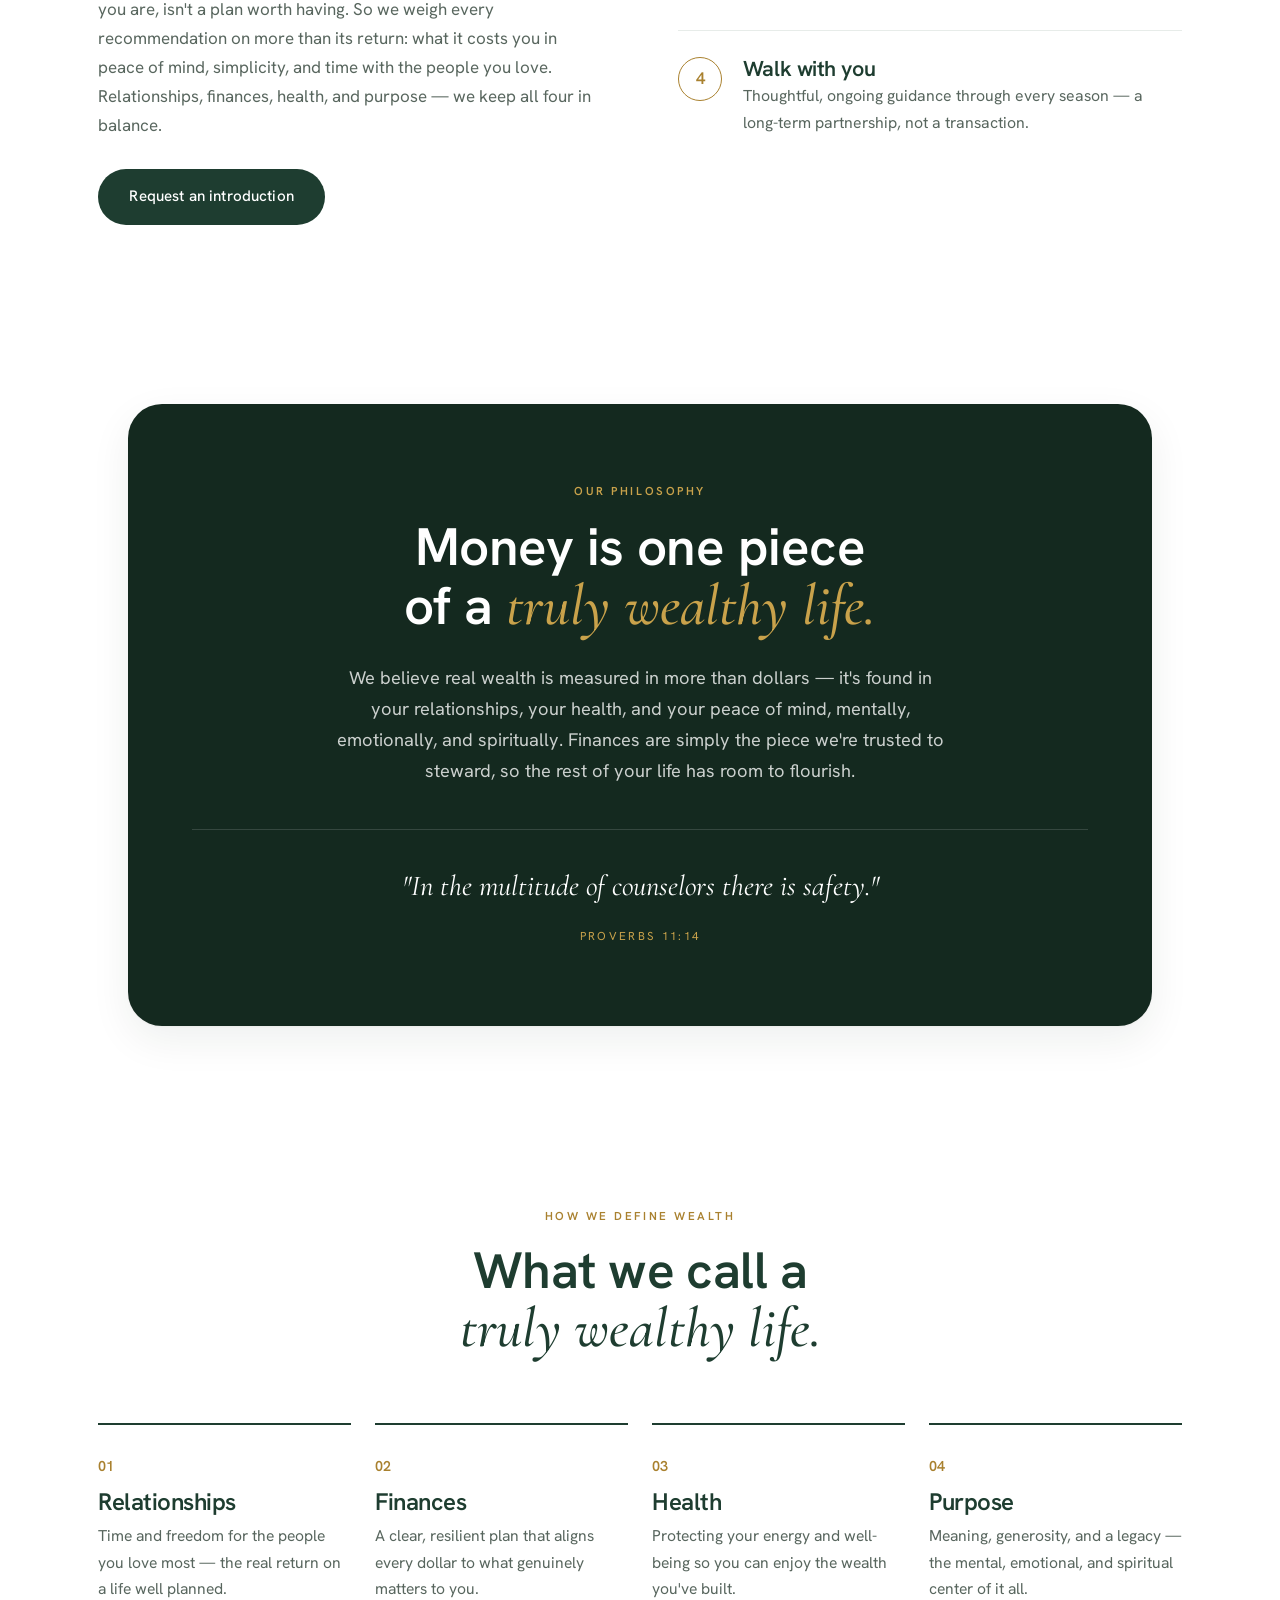
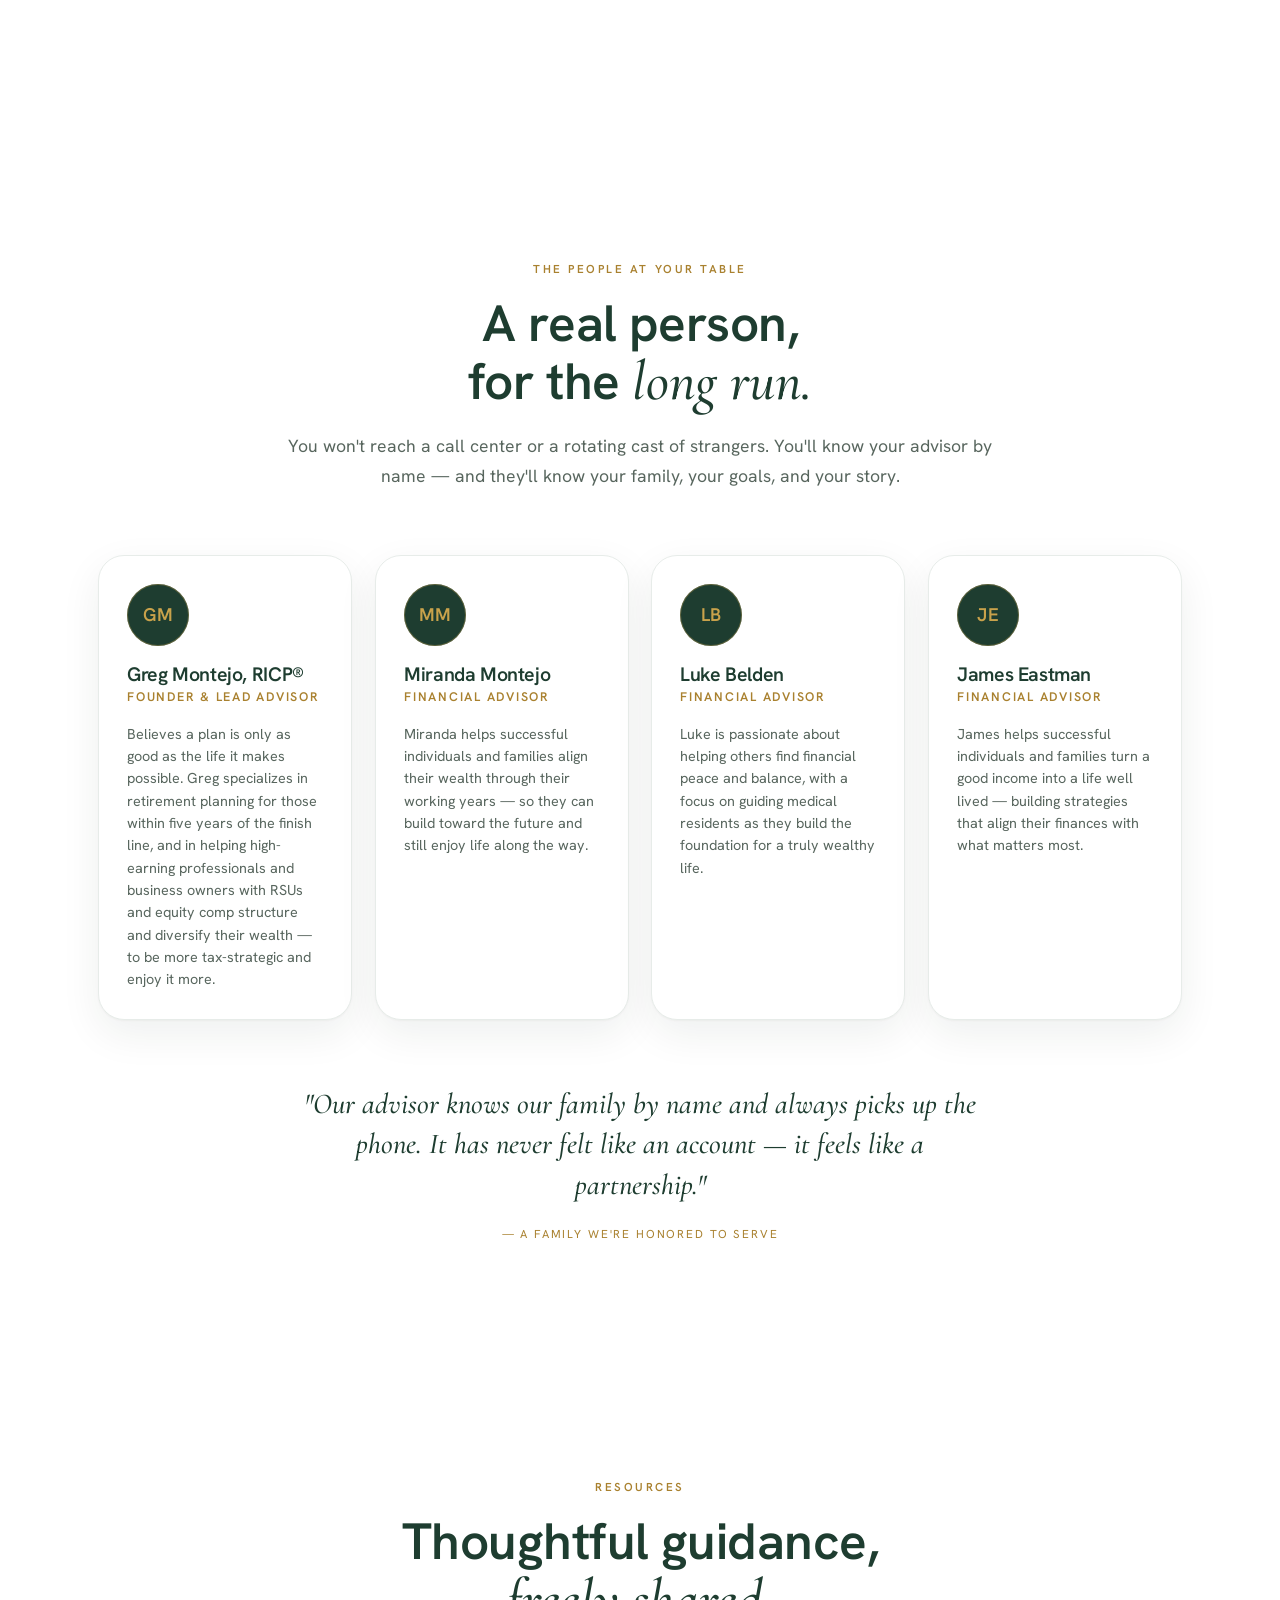
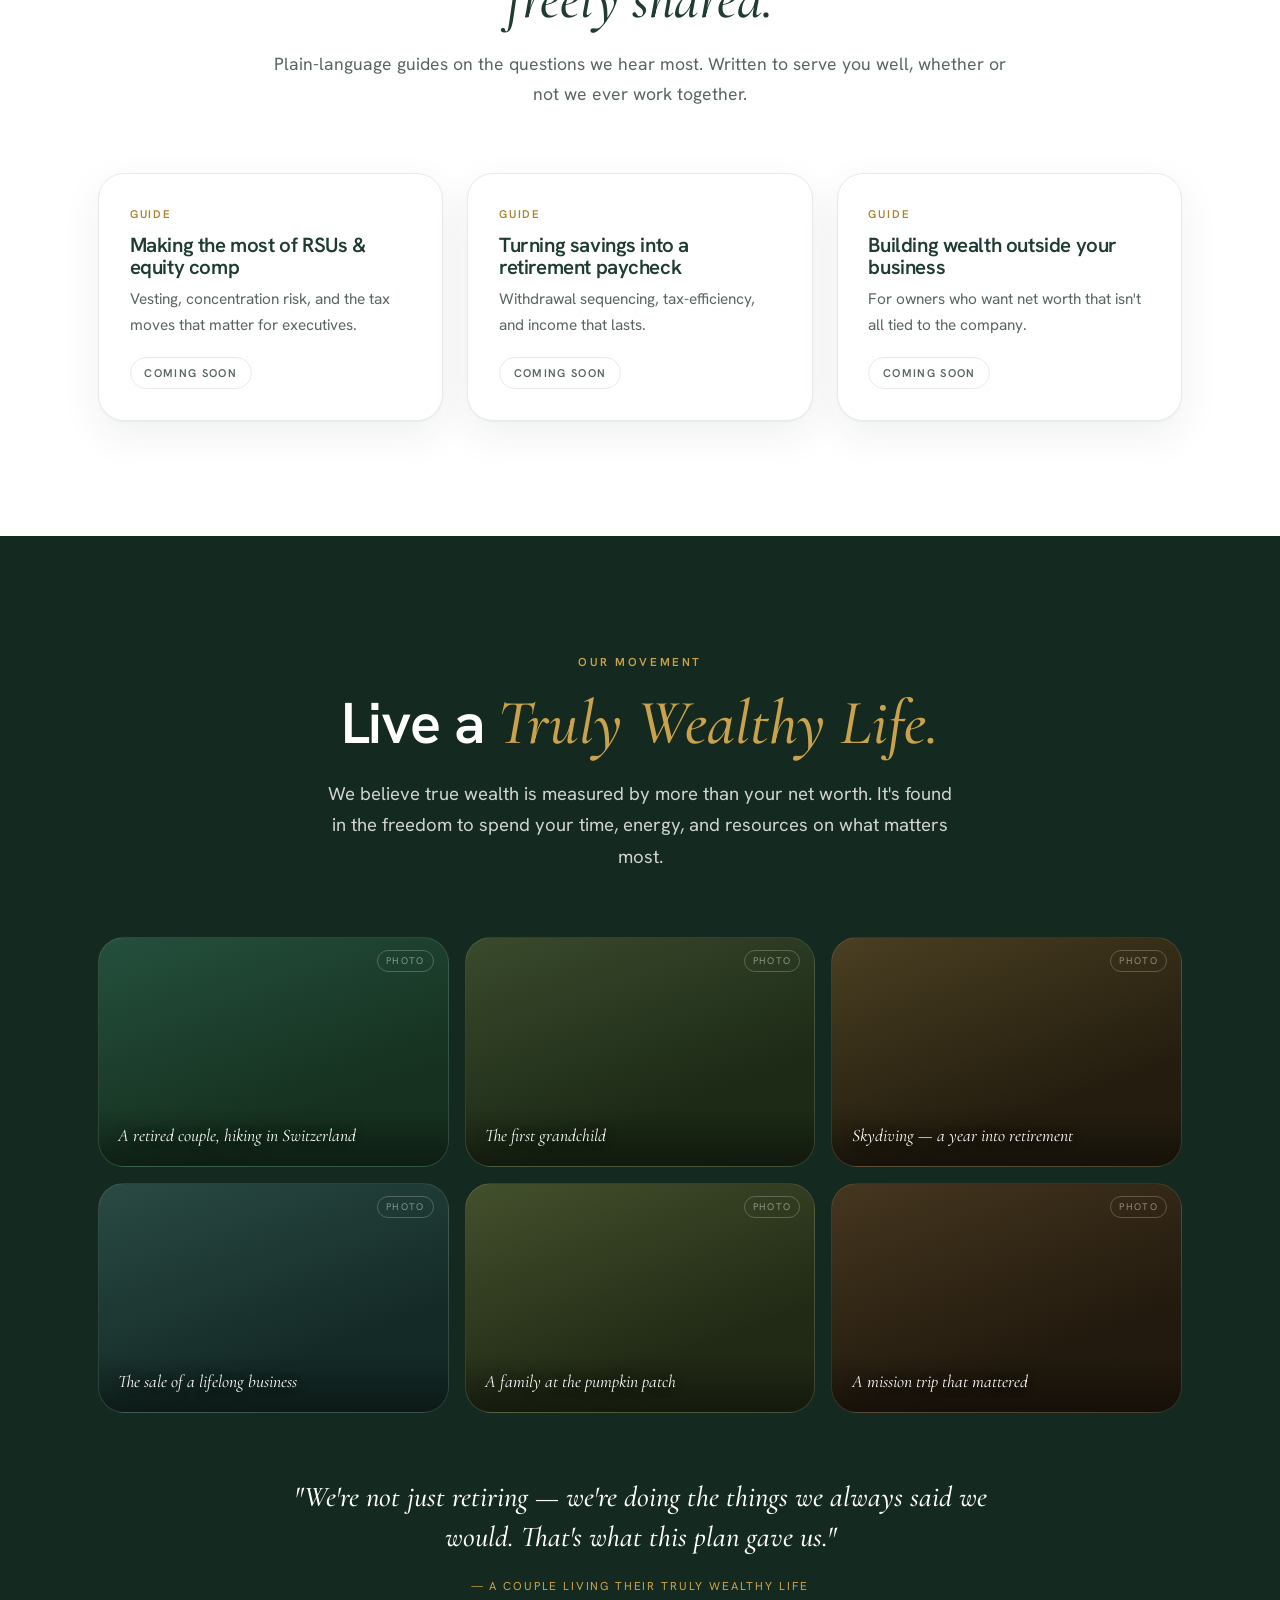
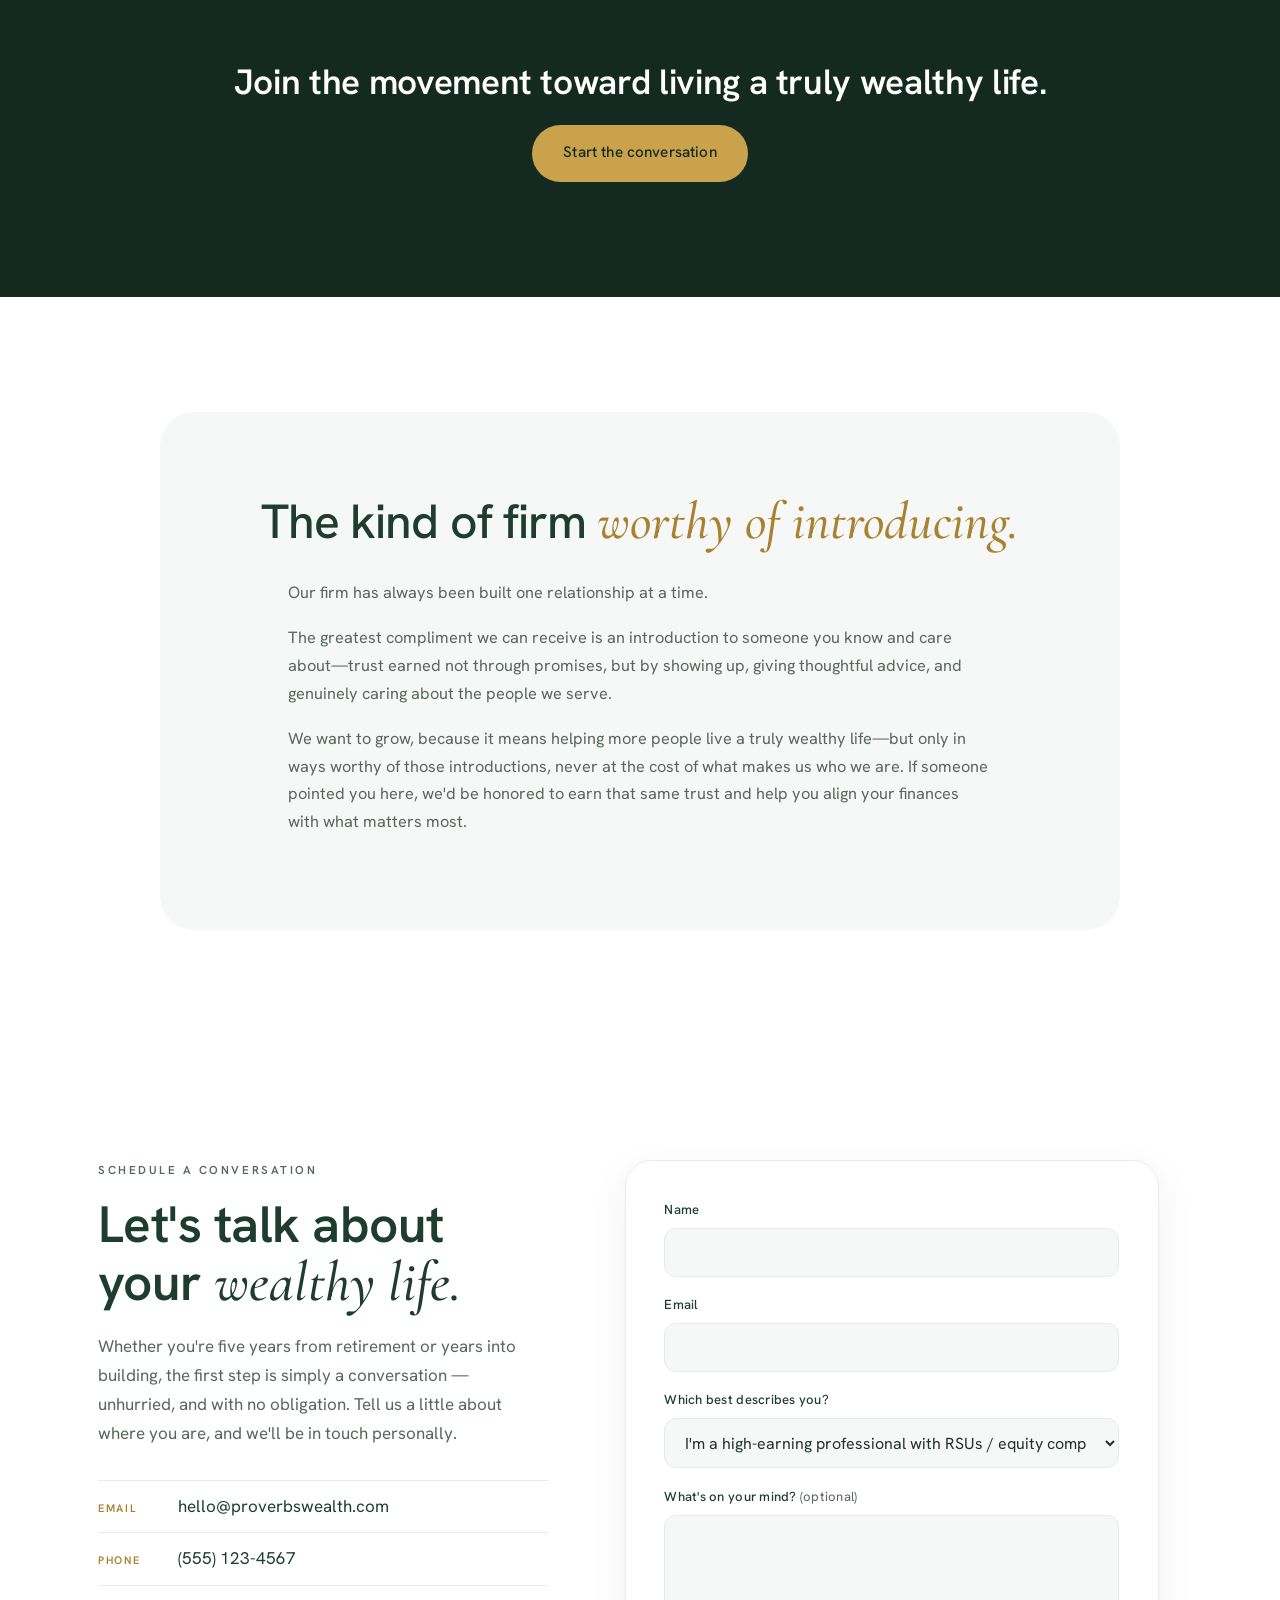
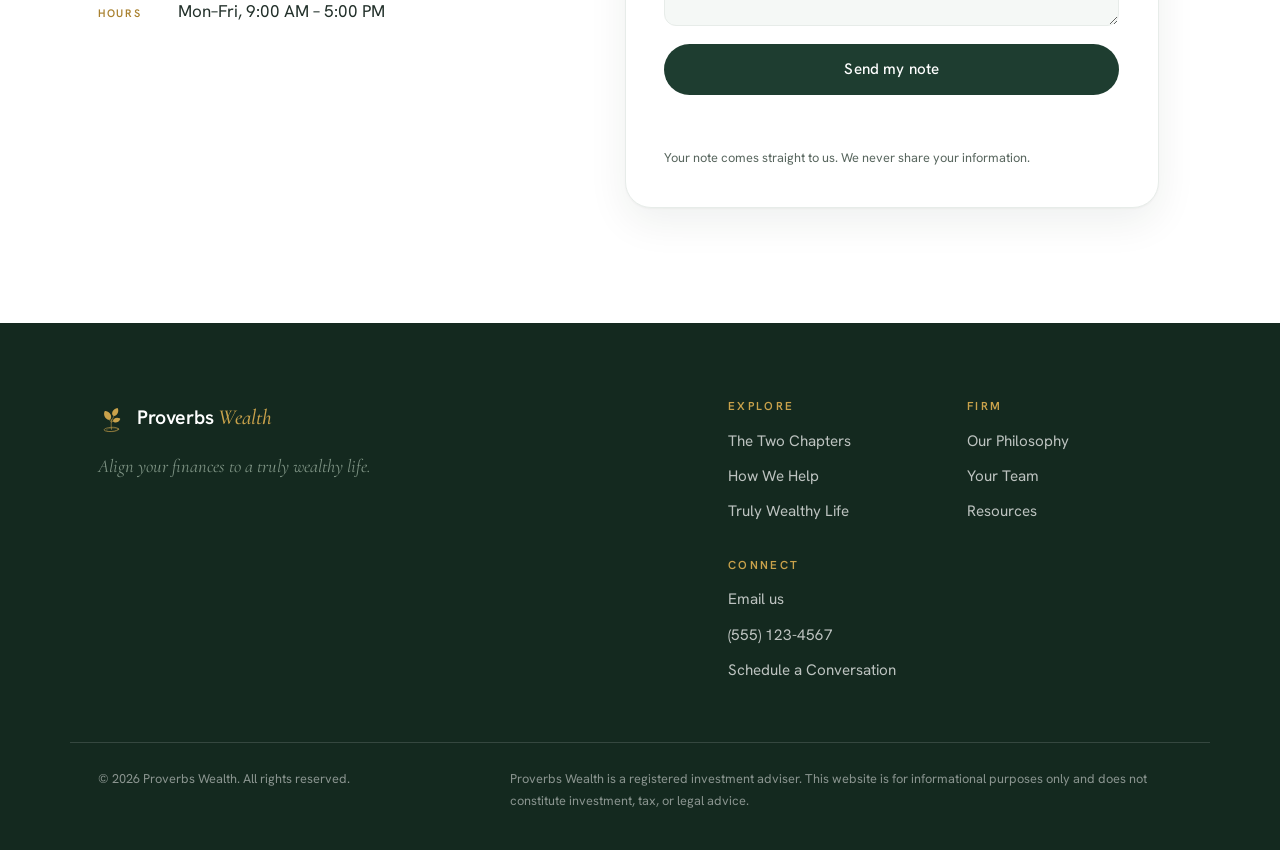
==== commit a61b0d66: "Tighten relationship section copy to about half the length Co-Authored-By: Claude Opus 4.8 <noreply@" ====
--- a/index.html
+++ b/index.html
@@ -447,24 +447,17 @@
         <div class="referral-body">
           <p>Our firm has always been built one relationship at a time.</p>
           <p>
-            The greatest compliment we can receive is when someone introduces us
-            to the people they know and care about. That kind of trust isn't
-            earned through promises&mdash;it's earned by showing up, giving
-            thoughtful advice, and genuinely caring about the people we serve.
+            The greatest compliment we can receive is an introduction to someone
+            you know and care about&mdash;trust earned not through promises, but
+            by showing up, giving thoughtful advice, and genuinely caring about
+            the people we serve.
           </p>
           <p>
-            Growth matters to us&mdash;the more we grow, the more people we can
-            help live a truly wealthy life. But we never want to grow for its own
-            sake, or become one of those firms that gets bigger and loses what
-            made it worth choosing. So we grow the way we always have&mdash;through
-            relationships and introductions&mdash;protecting the people, the care,
-            and the culture at the heart of who we are.
-          </p>
-          <p>
-            If someone pointed you here, they trusted us enough to share our name
-            with someone important to them. We'd be honored to earn that same
-            trust by helping you align your finances with what matters
-            most&mdash;and build a truly wealthy life.
+            We want to grow, because it means helping more people live a truly
+            wealthy life&mdash;but only in ways worthy of those introductions,
+            never at the cost of what makes us who we are. If someone pointed you
+            here, we'd be honored to earn that same trust and help you align your
+            finances with what matters most.
           </p>
         </div>
       </div>
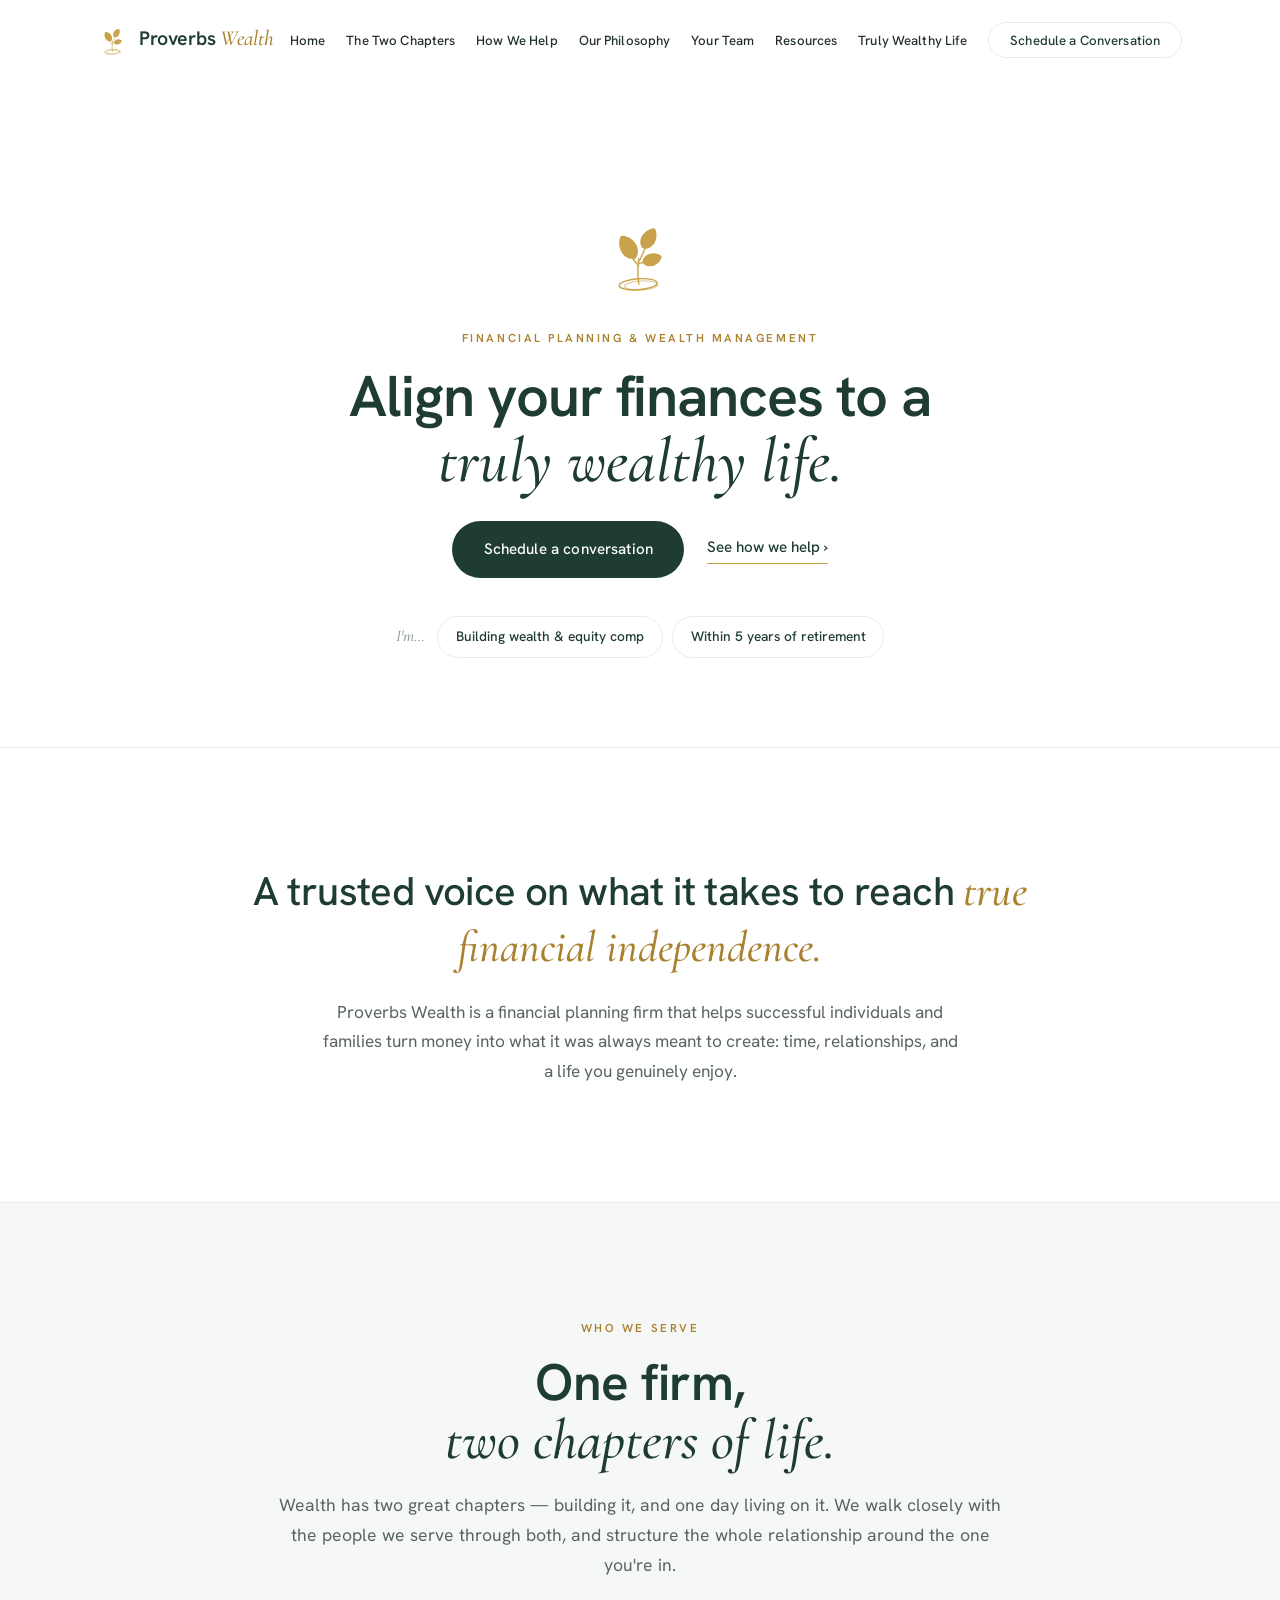
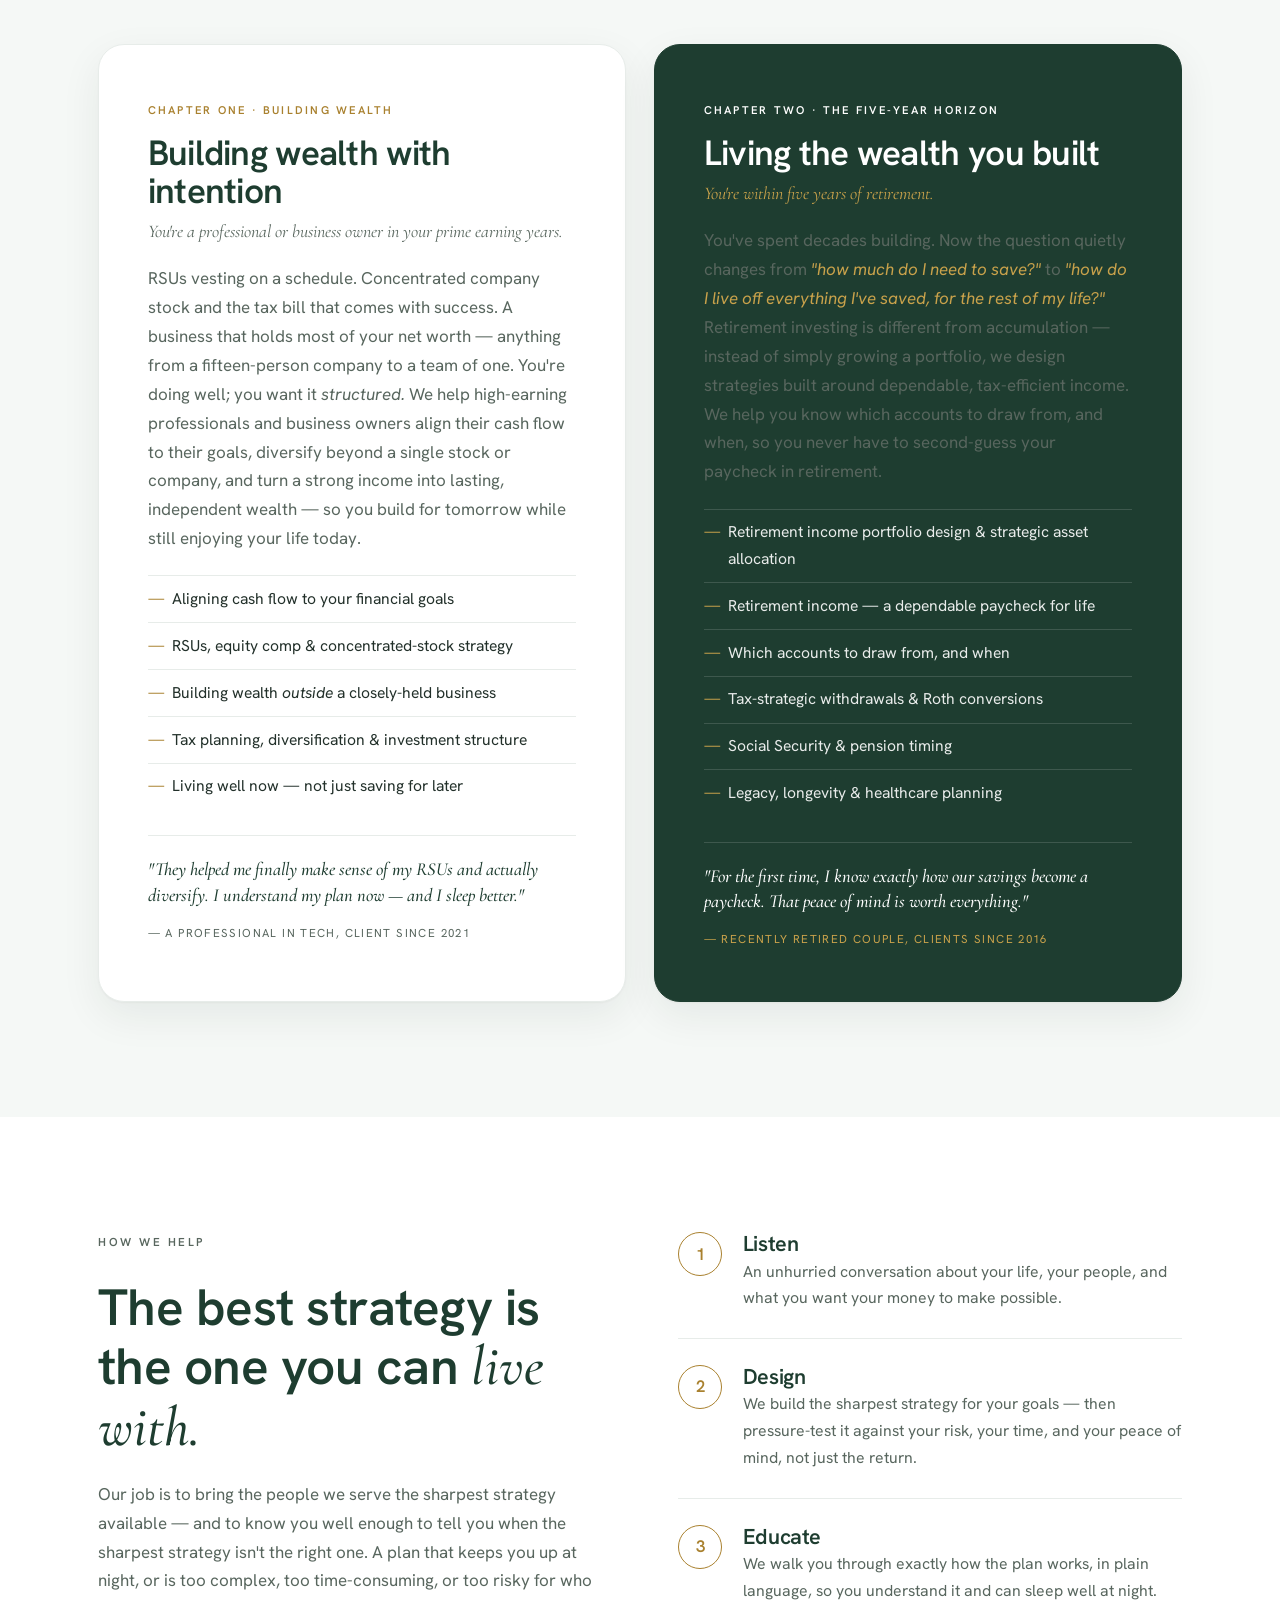
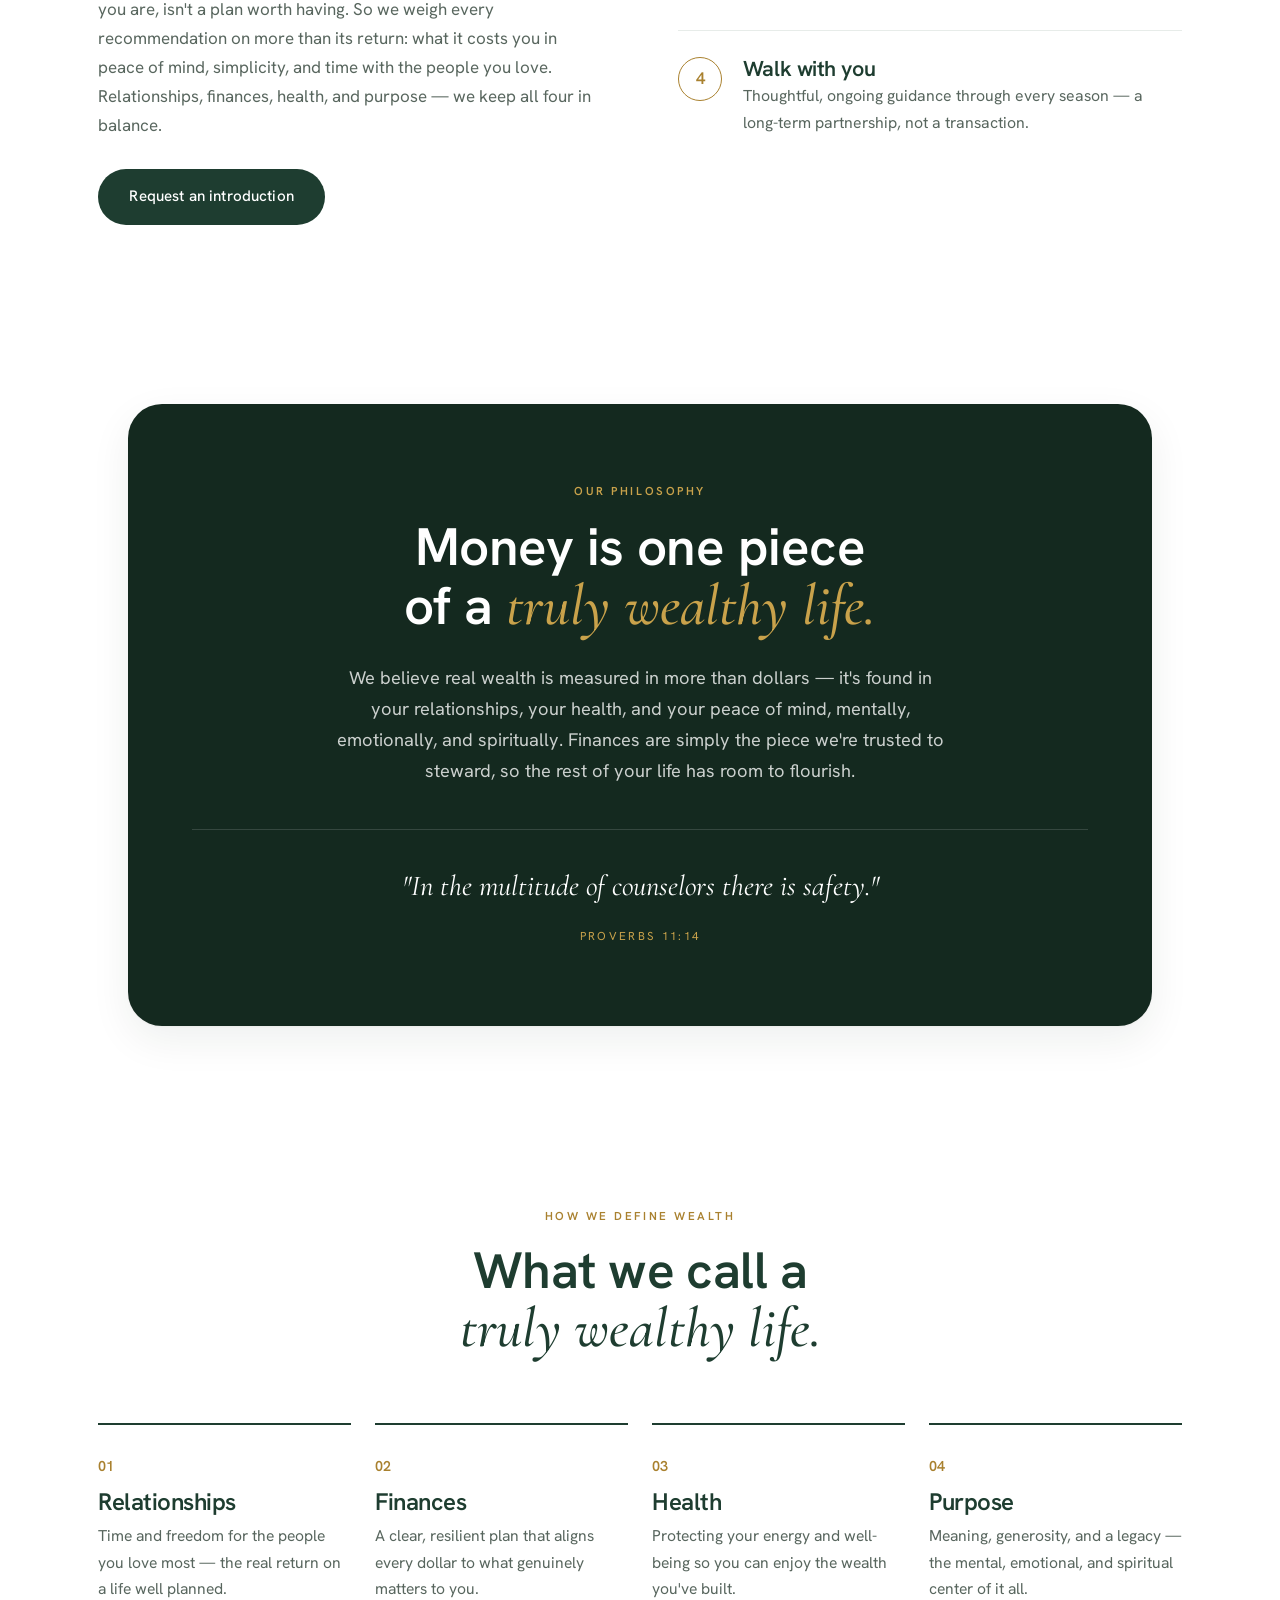
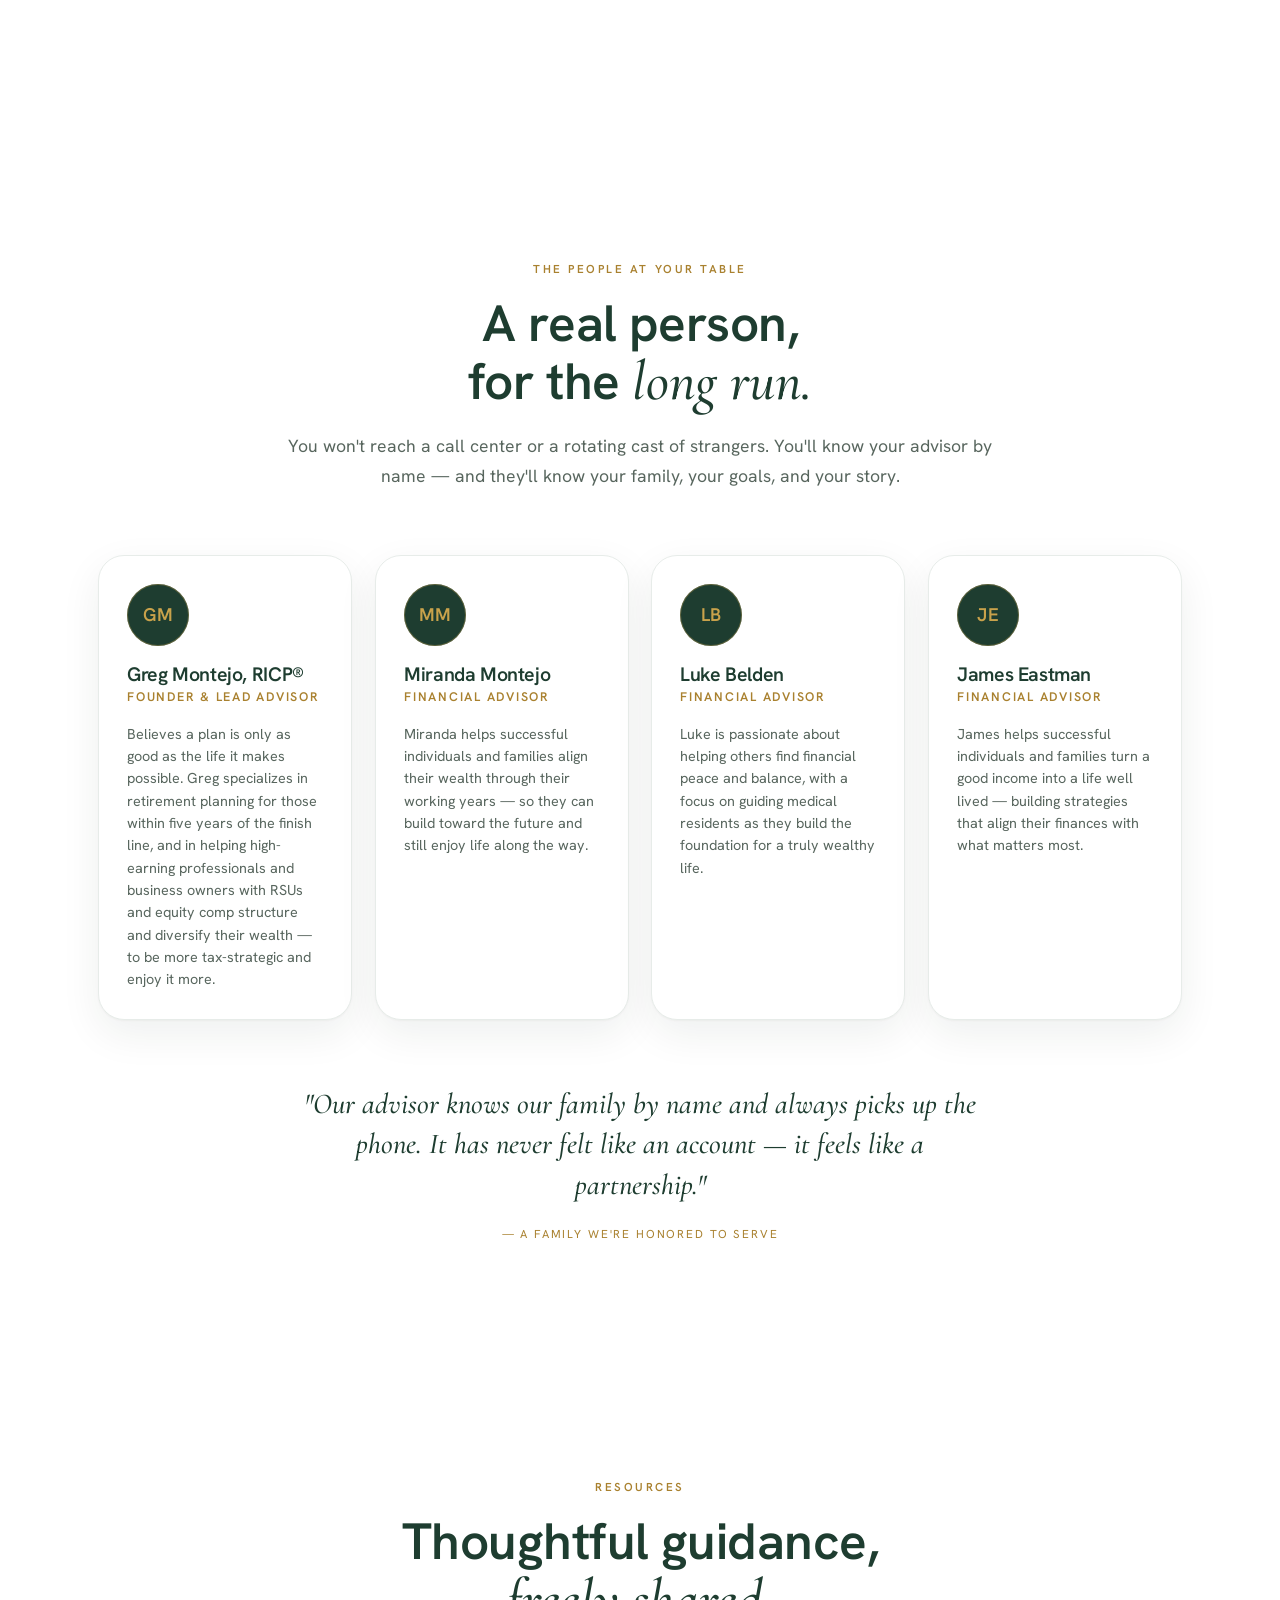
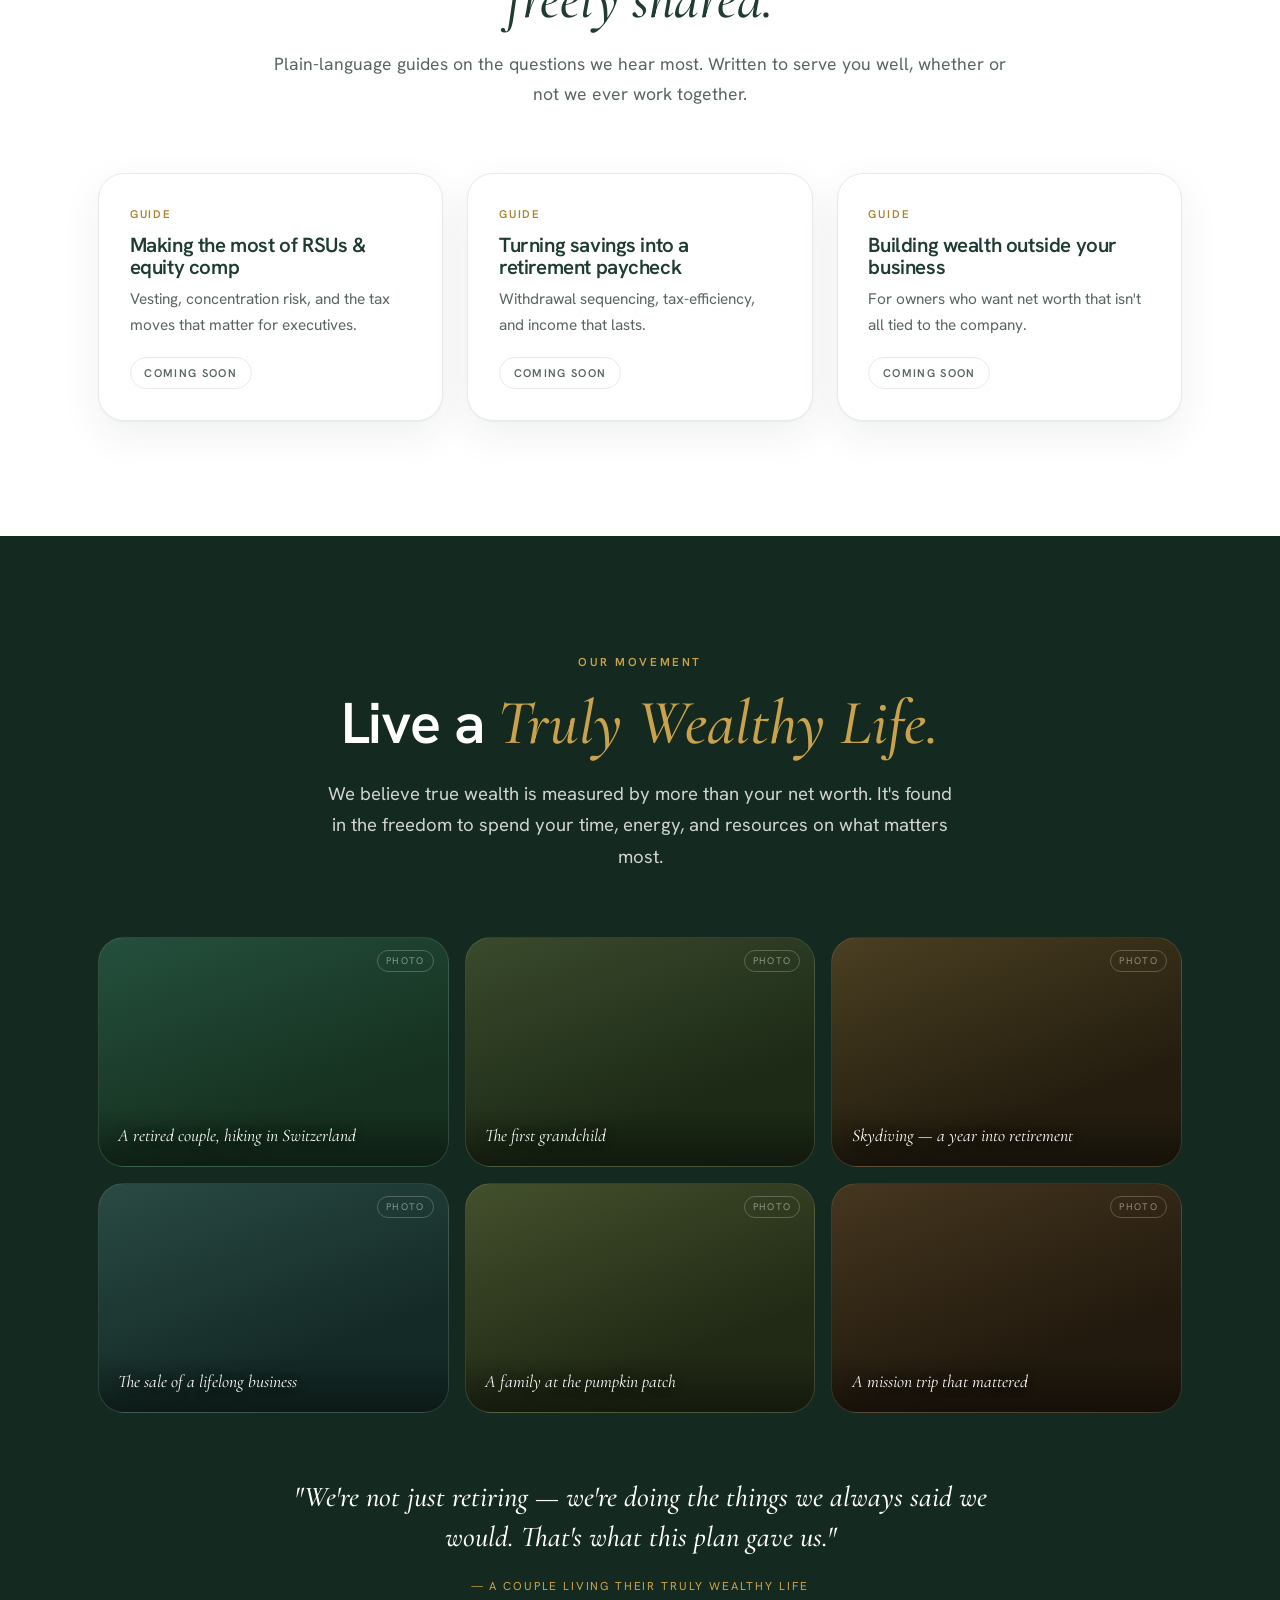
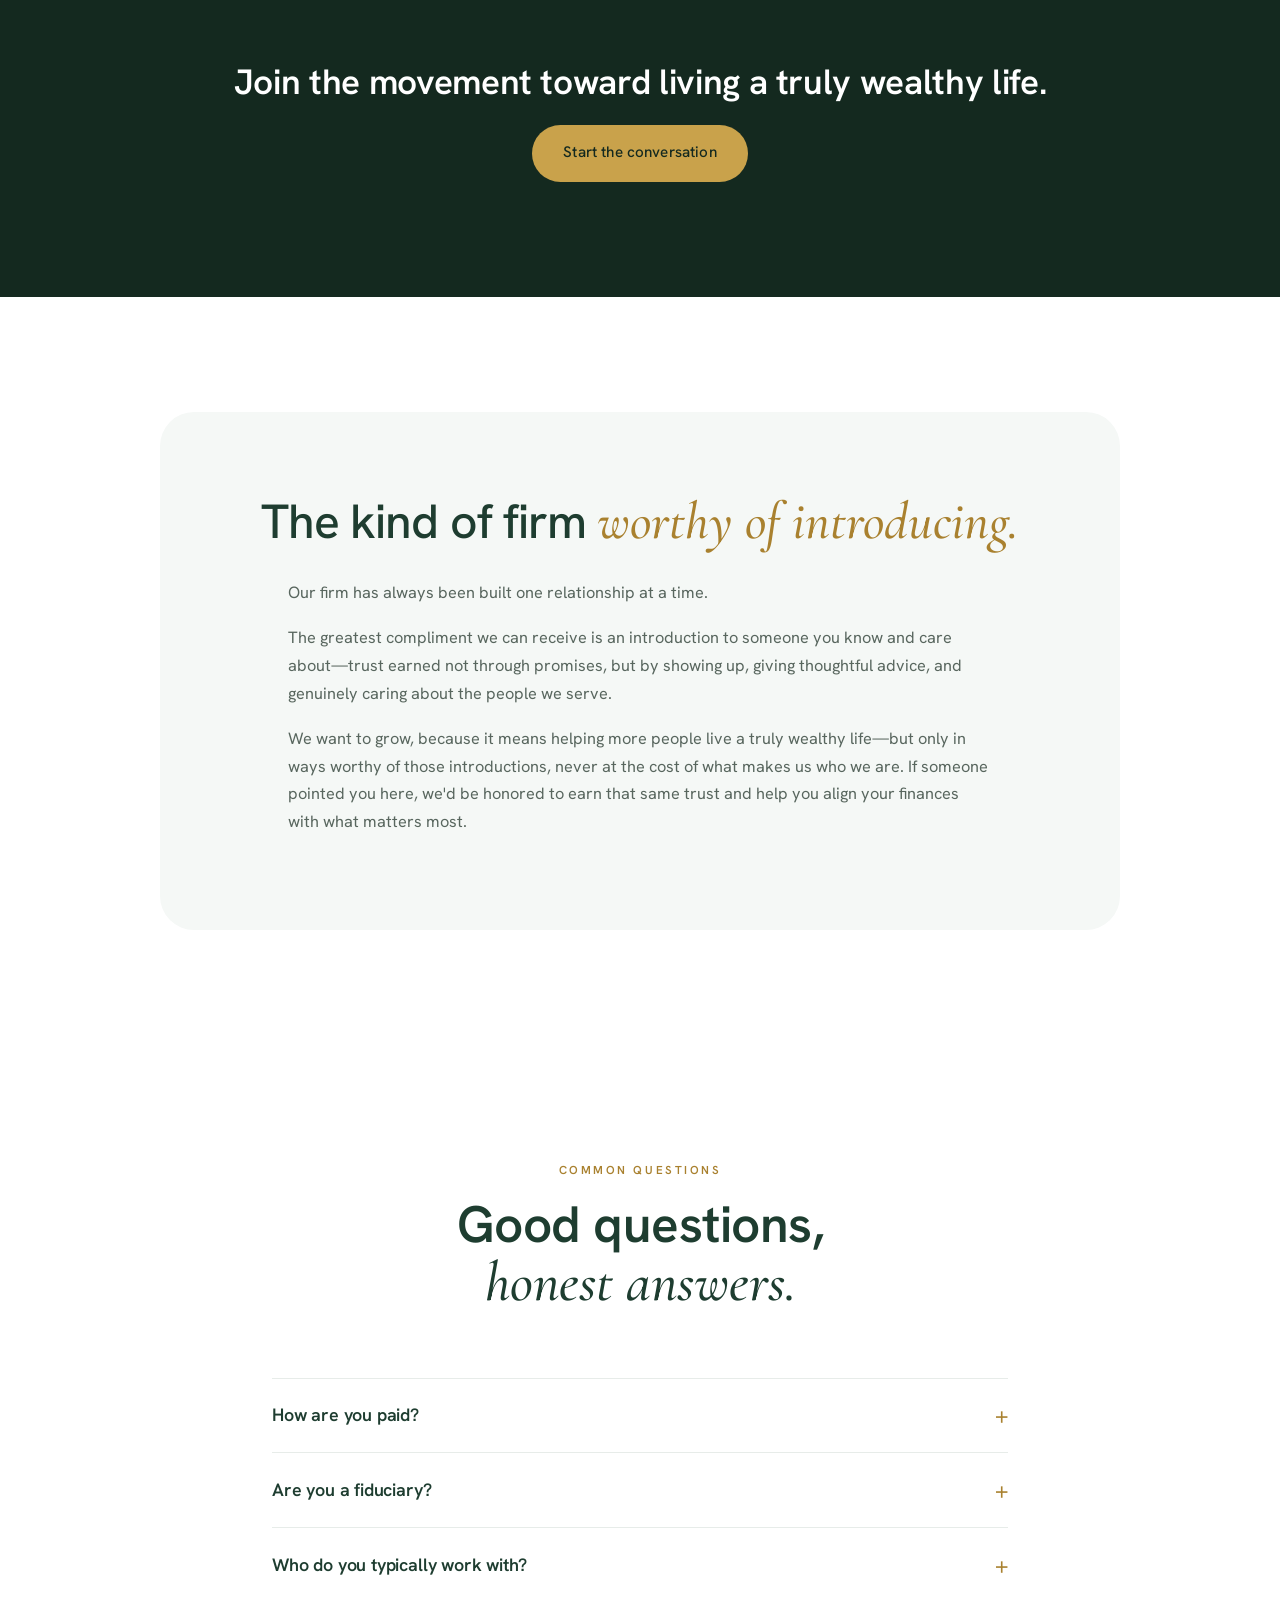
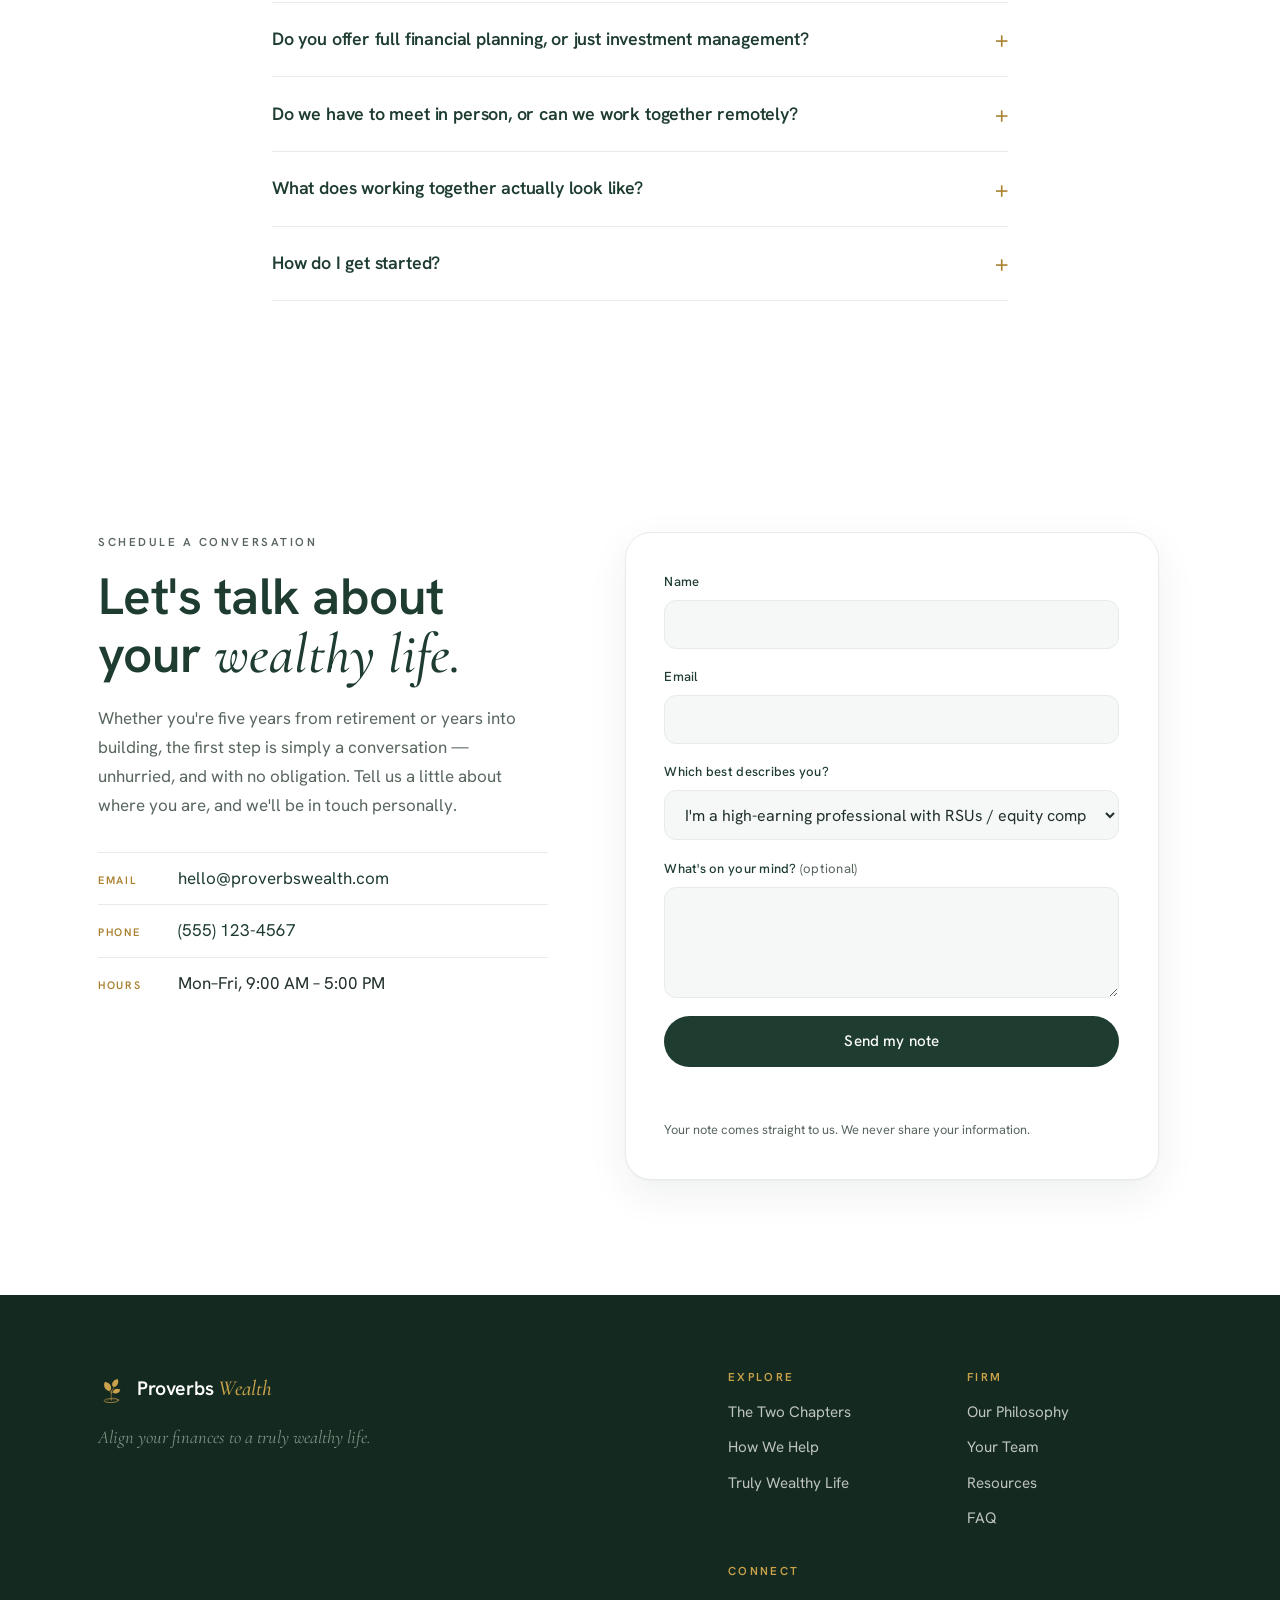
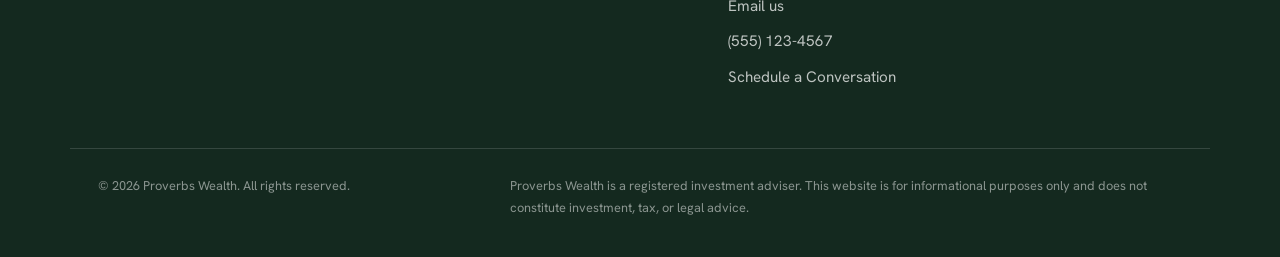
==== commit 3c353611: "Add FAQ section (7 questions incl. 'How are you paid?') with accordion Native details/summary accord" ====
--- a/index.html
+++ b/index.html
@@ -463,6 +463,86 @@
       </div>
     </section>
 
+    <!-- =========================== FAQ ============================ -->
+    <!--
+      NOTE: confirm/adjust the "How are you paid?" answer to match your
+      actual fee structure (e.g. AUM %, flat/retainer, or planning fee).
+    -->
+    <section class="section faq-section" id="faq">
+      <div class="wrap">
+        <div class="section-head">
+          <p class="eyebrow">Common questions</p>
+          <h2 class="section-title">Good questions,<br /><em>honest answers.</em></h2>
+        </div>
+        <div class="faq-list">
+          <details class="faq">
+            <summary>How are you paid?</summary>
+            <div class="faq-answer">
+              We keep it simple and transparent. Proverbs Wealth is a fee-based
+              fiduciary firm — we're compensated directly by the people we serve,
+              not through commissions for selling products. That keeps our advice
+              aligned with your best interest, and means you'll always know
+              exactly what you're paying and why.
+            </div>
+          </details>
+          <details class="faq">
+            <summary>Are you a fiduciary?</summary>
+            <div class="faq-answer">
+              Yes — always. As a registered investment adviser, we're legally and
+              ethically bound to act in your best interest at all times. It isn't
+              a marketing line for us; it's the foundation of every recommendation
+              we make.
+            </div>
+          </details>
+          <details class="faq">
+            <summary>Who do you typically work with?</summary>
+            <div class="faq-answer">
+              Two groups, mostly: high-earning professionals and business owners
+              in their prime earning years who want their growing wealth
+              structured well, and those within about five years of retirement who
+              want confidence their savings will carry them for life. If that
+              sounds like you, we'd love to talk.
+            </div>
+          </details>
+          <details class="faq">
+            <summary>Do you offer full financial planning, or just investment management?</summary>
+            <div class="faq-answer">
+              Both — and they work together. We build a comprehensive plan around
+              your life (income, taxes, retirement, equity comp, and legacy), then
+              manage your investments in service of that plan — not the other way
+              around.
+            </div>
+          </details>
+          <details class="faq">
+            <summary>Do we have to meet in person, or can we work together remotely?</summary>
+            <div class="faq-answer">
+              Whatever fits your life. Many of the people we serve work with us
+              primarily by phone and video, with in-person conversations when it
+              helps. Relationship and responsiveness matter far more than a zip
+              code.
+            </div>
+          </details>
+          <details class="faq">
+            <summary>What does working together actually look like?</summary>
+            <div class="faq-answer">
+              It starts with an unhurried conversation. From there we listen,
+              design a written plan, walk you through exactly how it works, and
+              then stay with you — adjusting through every season. You'll always
+              have a real advisor who knows your name and your goals.
+            </div>
+          </details>
+          <details class="faq">
+            <summary>How do I get started?</summary>
+            <div class="faq-answer">
+              Schedule a conversation. There's no cost and no obligation — just a
+              chance to talk through where you are and whether we're the right
+              fit. If we are, we'll take it one thoughtful step at a time.
+            </div>
+          </details>
+        </div>
+      </div>
+    </section>
+
     <!-- ========================= Contact ========================== -->
     <section class="section contact" id="contact">
       <div class="wrap contact-inner">
@@ -551,6 +631,7 @@
           <a href="#philosophy">Our Philosophy</a>
           <a href="#advisors">Your Team</a>
           <a href="#resources">Resources</a>
+          <a href="#faq">FAQ</a>
         </div>
         <div>
           <h4>Connect</h4>
--- a/styles.css
+++ b/styles.css
@@ -532,6 +532,27 @@
   margin-bottom: 1.5rem; letter-spacing: -0.01em;
 }
 
+/* ------- FAQ ------- */
+.faq-list { max-width: 46rem; margin: 0 auto; }
+.faq { border-top: 1px solid var(--line); }
+.faq:last-child { border-bottom: 1px solid var(--line); }
+.faq summary {
+  cursor: pointer; list-style: none;
+  display: flex; align-items: center; justify-content: space-between; gap: 1.2rem;
+  padding: 1.35rem 0;
+  font-family: var(--display); font-weight: 600; font-size: 1.12rem;
+  color: var(--forest); letter-spacing: -0.01em;
+}
+.faq summary::-webkit-details-marker { display: none; }
+.faq summary::after {
+  content: "+"; flex: none;
+  font-family: var(--sans); font-weight: 400; font-size: 1.5rem; line-height: 1;
+  color: var(--gold); transition: transform .25s var(--ease);
+}
+.faq[open] summary::after { content: "\2013"; }
+.faq summary:hover { color: var(--gold-dark, var(--gold)); }
+.faq-answer { padding: 0 0 1.5rem; color: var(--ink-soft); font-size: 1.02rem; max-width: 40rem; }
+
 /* ------- Relationship / referral body ------- */
 .referral-body { max-width: 44rem; margin: 1.6rem auto 0; text-align: left; }
 .referral-body p { color: var(--ink-soft); font-size: 1.02rem; }
